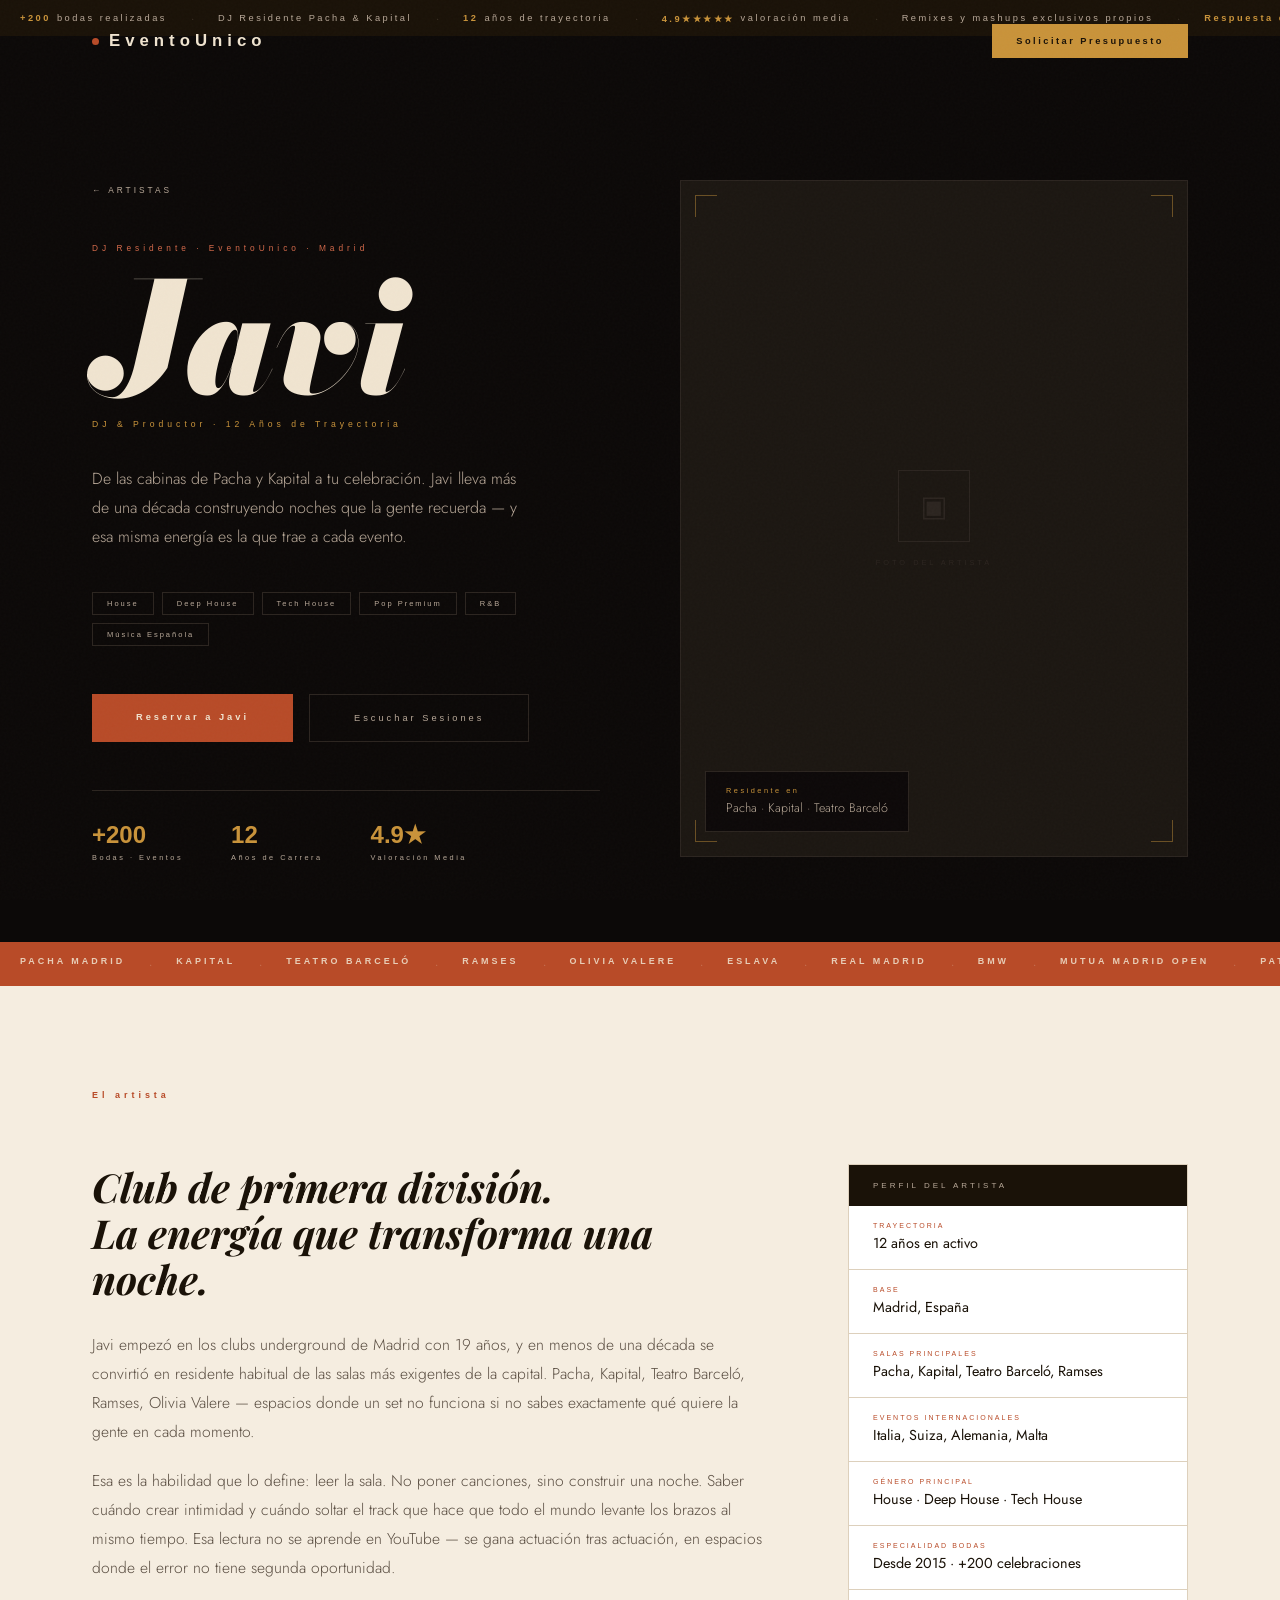
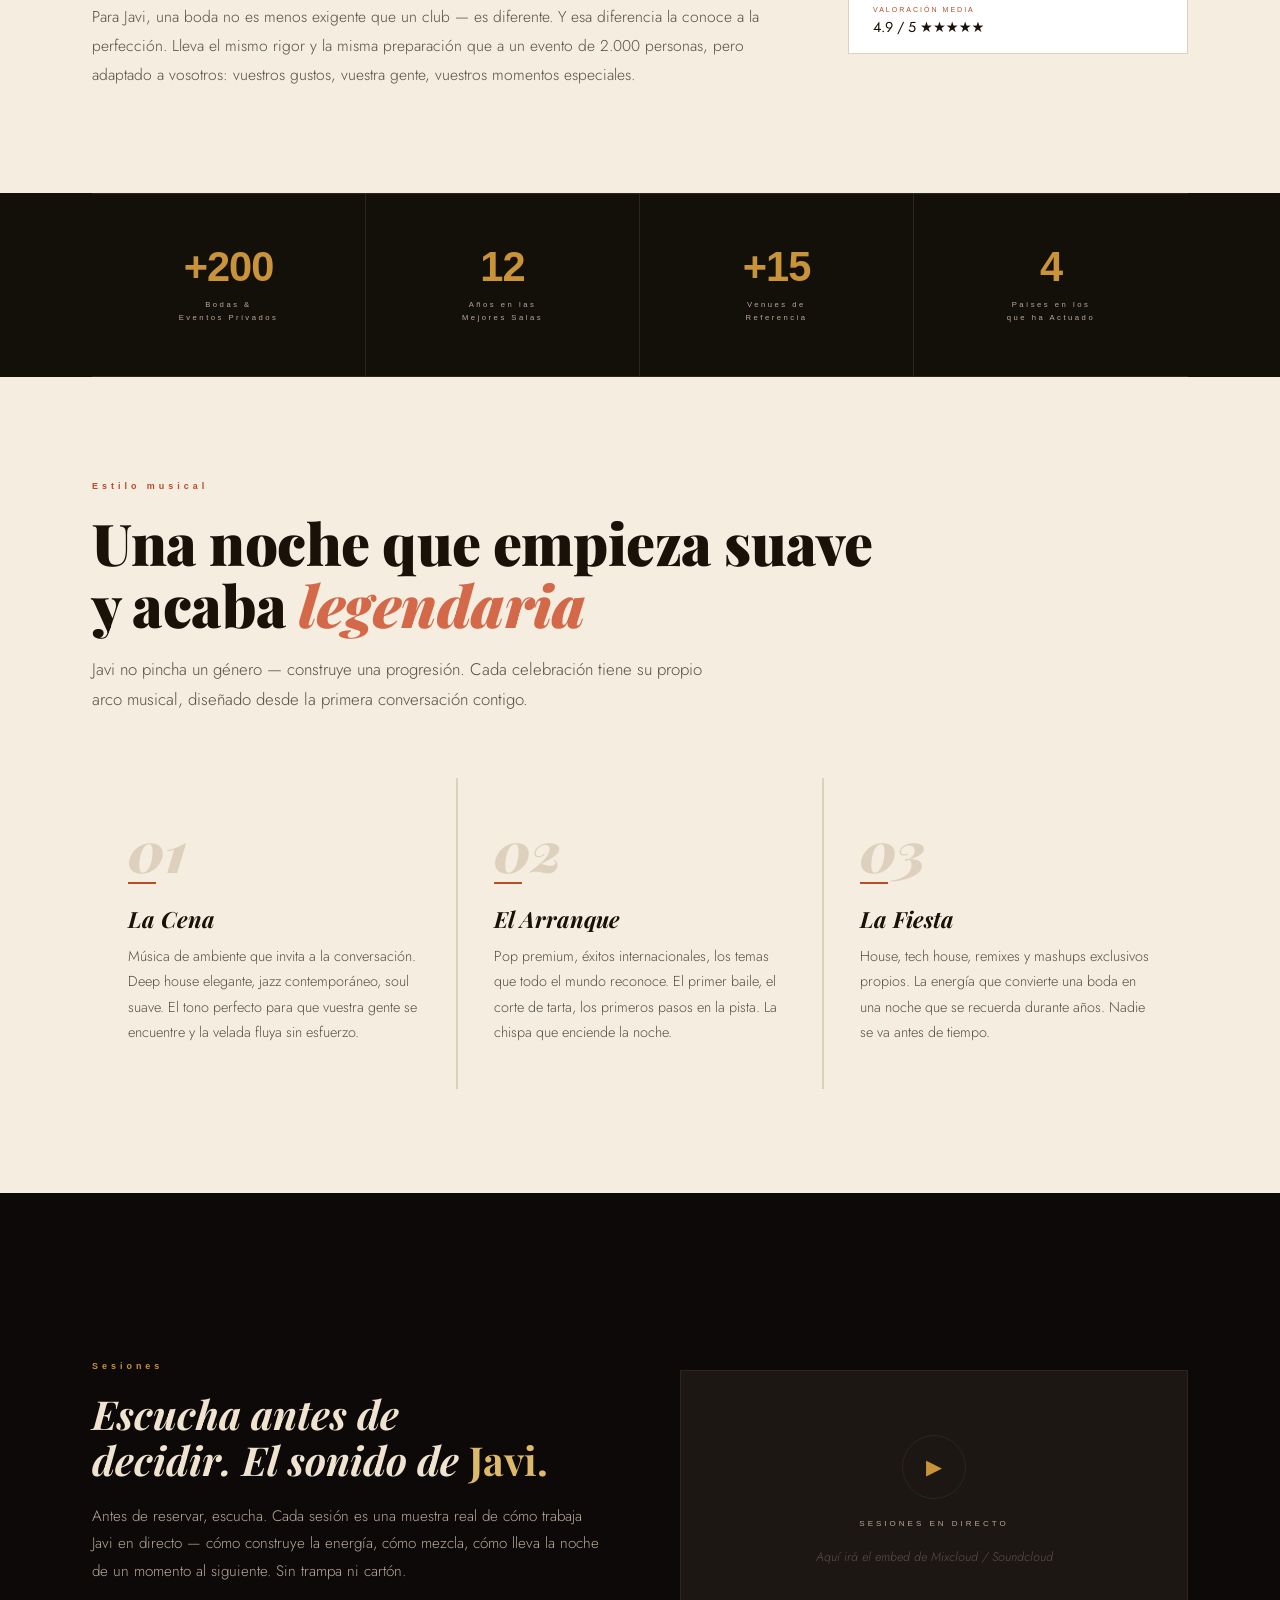
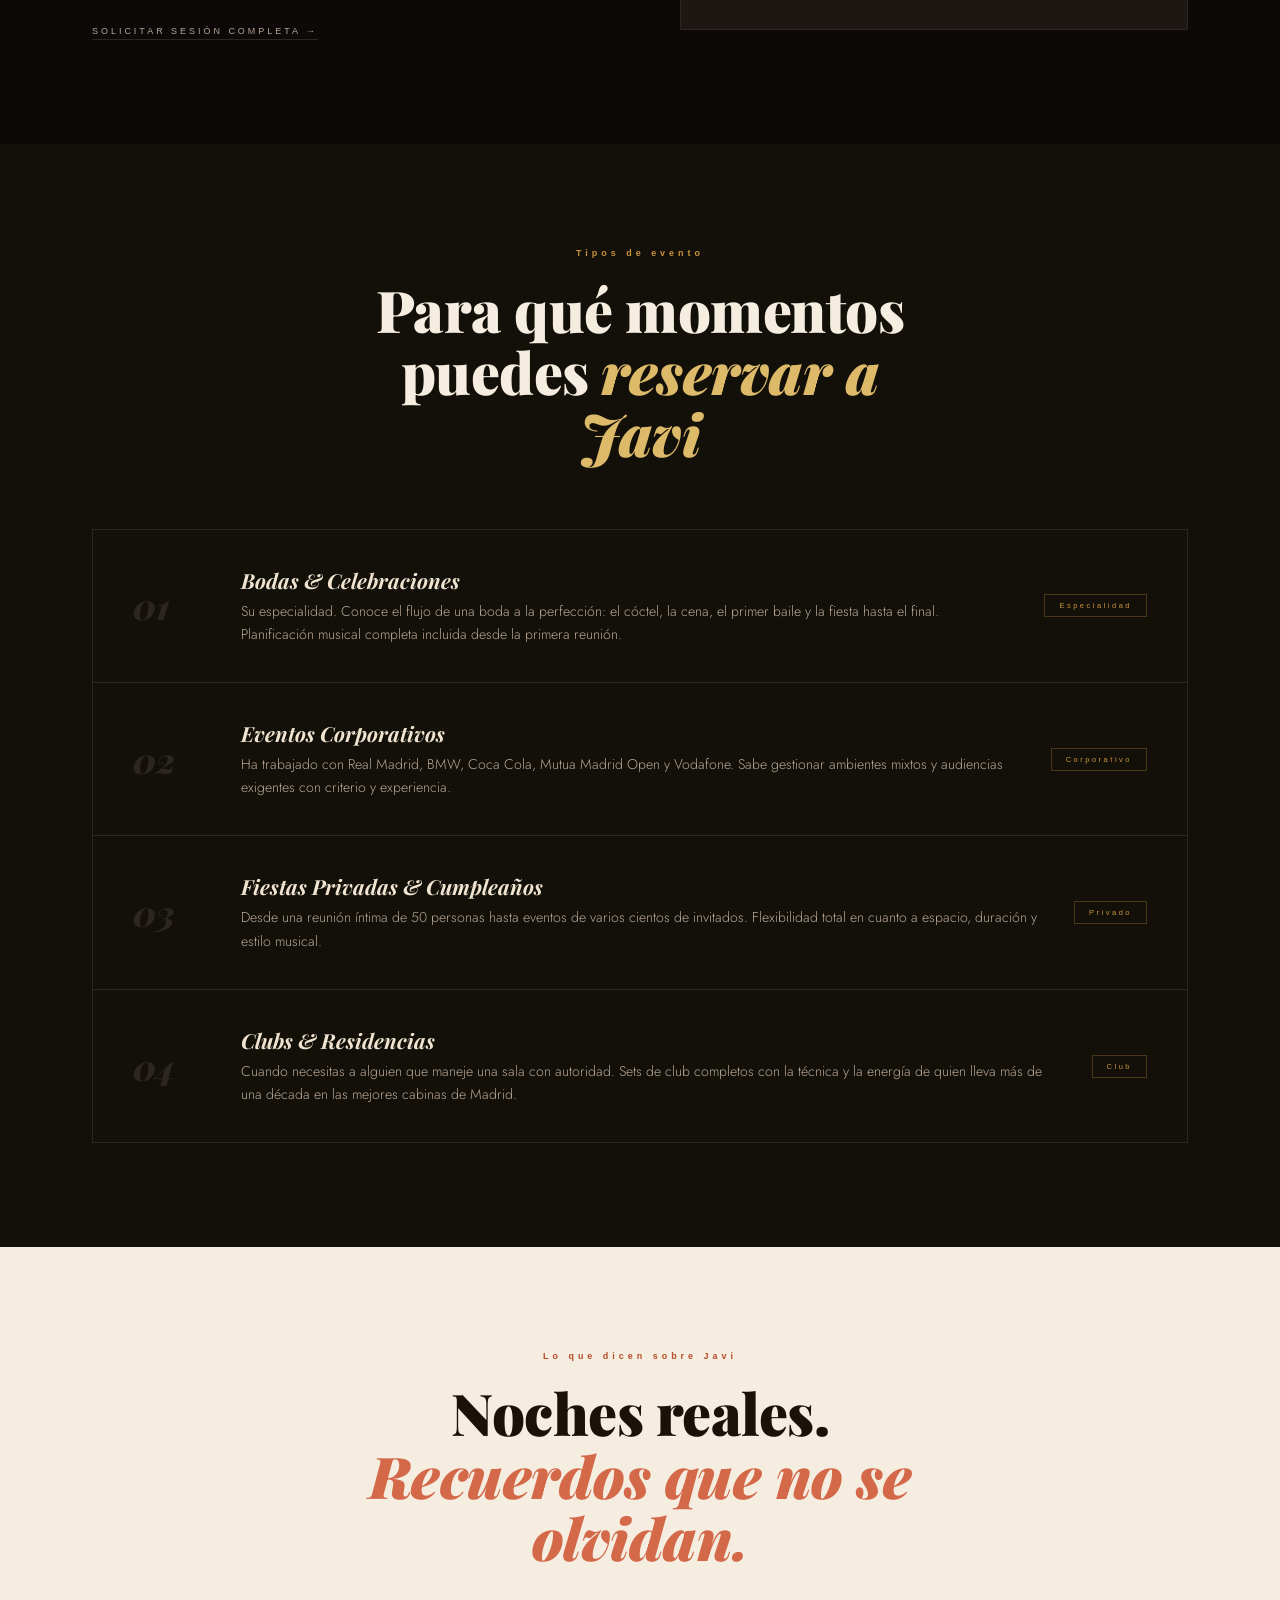
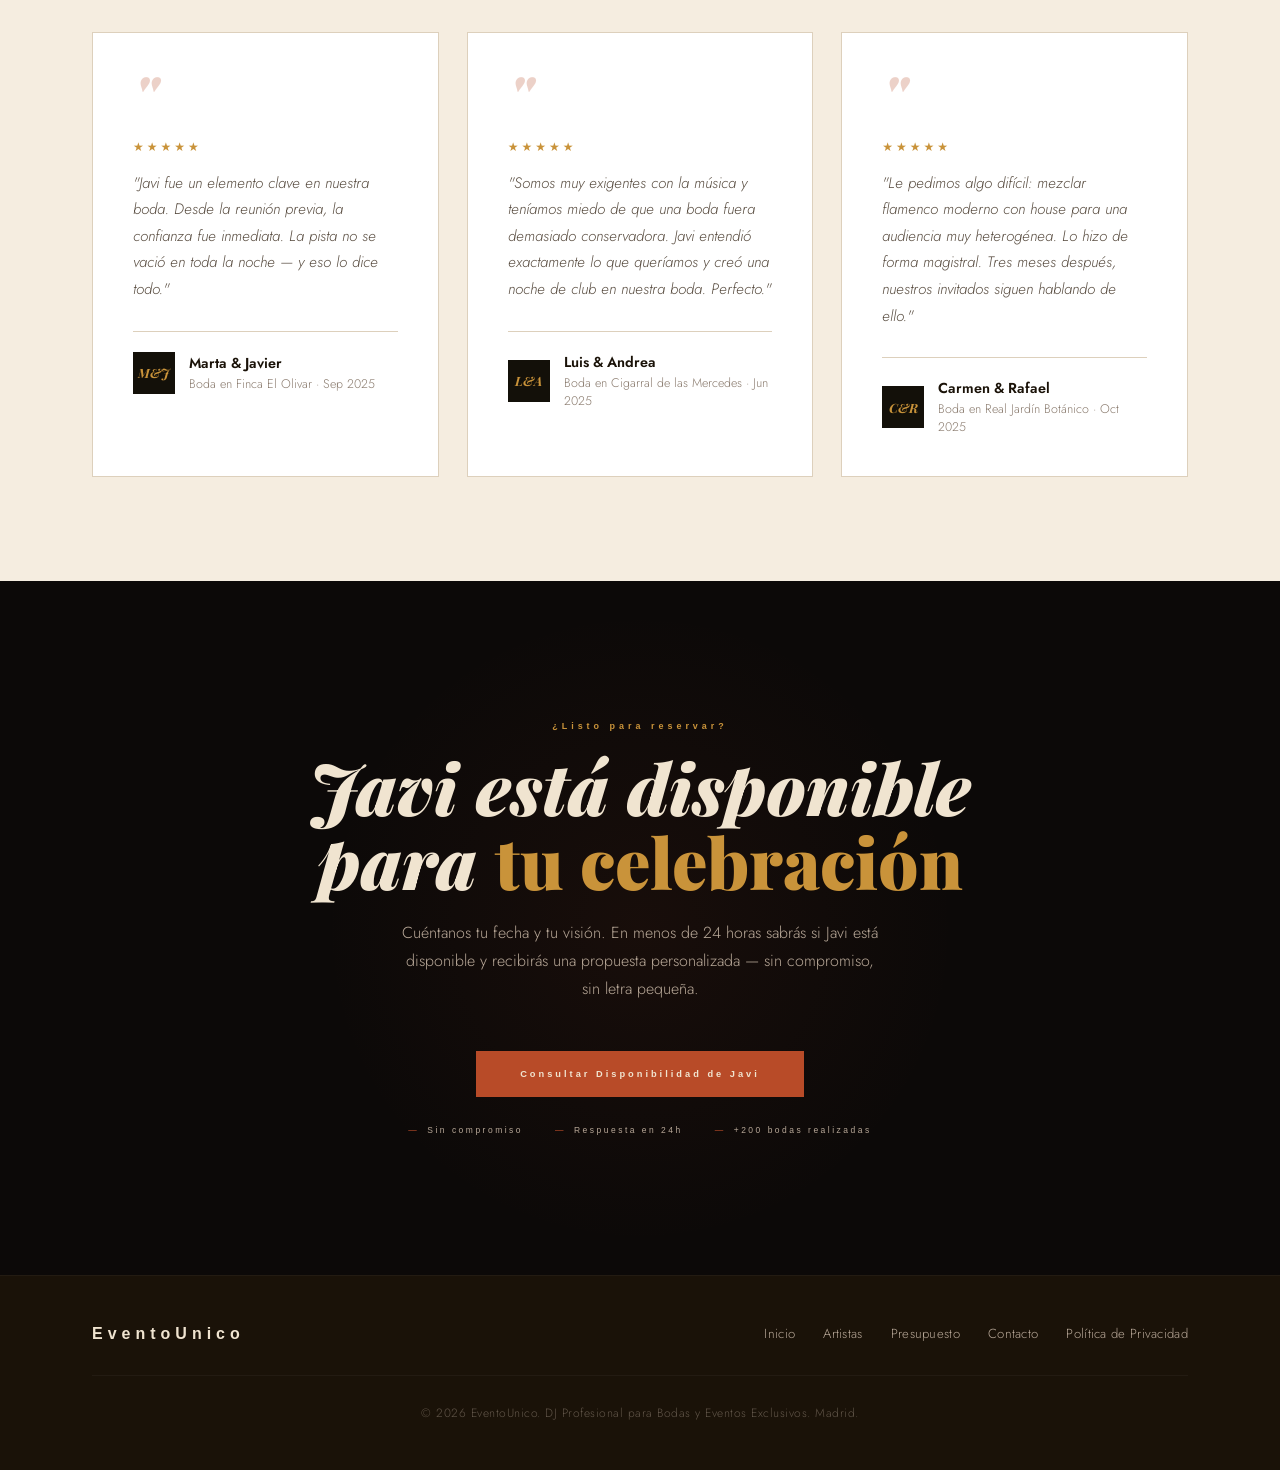
==== javi/index.html @ 32884579 "javi" ====
<!DOCTYPE html>
<html lang="es">

<head>
  <meta charset="UTF-8">
  <meta name="viewport" content="width=device-width, initial-scale=1.0">
  <title>Javi · DJ Residente — EventoUnico</title>
  <link rel="preconnect" href="https://fonts.googleapis.com">
  <link
    href="https://fonts.googleapis.com/css2?family=Bodoni+Moda:ital,opsz,wght@0,6..96,400;0,6..96,700;0,6..96,900;1,6..96,400;1,6..96,700;1,6..96,900&family=Playfair+Display:ital,wght@0,400;0,600;0,700;0,800;1,400;1,600;1,700;1,800&family=Syncopate:wght@400;700&family=Jost:ital,wght@0,300;0,400;0,500;0,600;1,300;1,400&display=swap"
    rel="stylesheet">
  <link rel="stylesheet" href="../assets/css/style.css">
  <style>

    /* ── ARTIST HERO ── */
    .artist-hero {
      min-height: 100vh;
      background: var(--black);
      position: relative;
      display: flex;
      align-items: stretch;
      overflow: hidden;
    }

    .artist-hero-inner {
      display: grid;
      grid-template-columns: 1fr 1fr;
      width: 100%;
      max-width: 1160px;
      margin: 0 auto;
      padding: 140px 32px 80px;
      align-items: center;
      gap: 80px;
    }

    .artist-hero-back {
      font-family: var(--label);
      font-size: 0.52rem;
      letter-spacing: 3px;
      color: var(--ivory-muted);
      text-decoration: none;
      display: inline-flex;
      align-items: center;
      gap: 8px;
      margin-bottom: 48px;
      transition: color 0.3s ease;
      opacity: 0;
      animation: fadeUp 0.6s ease forwards 0.1s;
    }

    .artist-hero-back:hover {
      color: var(--gold);
    }

    .artist-hero-eyebrow {
      font-family: var(--label);
      font-size: 0.52rem;
      letter-spacing: 4px;
      color: var(--terra-light);
      display: block;
      margin-bottom: 16px;
      opacity: 0;
      animation: fadeUp 0.6s ease forwards 0.25s;
    }

    .artist-hero-name {
      font-family: var(--serif);
      font-size: clamp(5rem, 12vw, 10rem);
      font-weight: 900;
      font-style: italic;
      color: var(--ivory);
      line-height: 0.9;
      letter-spacing: -3px;
      margin-bottom: 12px;
      opacity: 0;
      animation: fadeUp 0.75s cubic-bezier(0.16, 1, 0.3, 1) forwards 0.4s;
    }

    .artist-hero-title {
      font-family: var(--label);
      font-size: 0.54rem;
      letter-spacing: 4px;
      color: var(--gold);
      margin-bottom: 36px;
      opacity: 0;
      animation: fadeUp 0.6s ease forwards 0.6s;
    }

    .artist-hero-desc {
      font-size: 1rem;
      font-weight: 300;
      line-height: 1.8;
      color: var(--ivory-muted);
      max-width: 440px;
      margin-bottom: 40px;
      opacity: 0;
      animation: fadeUp 0.7s ease forwards 0.75s;
    }

    .artist-hero-tags {
      display: flex;
      flex-wrap: wrap;
      gap: 8px;
      margin-bottom: 48px;
      opacity: 0;
      animation: fadeUp 0.7s ease forwards 0.9s;
    }

    .artist-tag {
      font-family: var(--label);
      font-size: 0.47rem;
      letter-spacing: 2px;
      color: var(--ivory-muted);
      border: 1px solid var(--dark-border);
      padding: 6px 14px;
      transition: border-color 0.3s ease, color 0.3s ease;
    }

    .artist-tag:hover {
      border-color: var(--gold);
      color: var(--gold);
    }

    .artist-hero-btns {
      display: flex;
      gap: 16px;
      flex-wrap: wrap;
      opacity: 0;
      animation: fadeUp 0.7s ease forwards 1.05s;
    }

    .artist-hero-stats {
      border-top: 1px solid var(--dark-border);
      padding-top: 32px;
      display: flex;
      gap: 48px;
      margin-top: 48px;
      opacity: 0;
      animation: fadeUp 0.7s ease forwards 1.2s;
    }

    .artist-hero-stat-num {
      font-family: var(--label);
      font-size: 1.5rem;
      font-weight: 700;
      color: var(--gold);
      line-height: 1;
    }

    .artist-hero-stat-label {
      font-family: var(--label);
      font-size: 0.46rem;
      letter-spacing: 2.5px;
      color: var(--ivory-muted);
      margin-top: 6px;
    }

    /* Image side */
    .artist-hero-img {
      opacity: 0;
      animation: fadeUp 0.9s cubic-bezier(0.16, 1, 0.3, 1) forwards 0.5s;
    }

    .artist-img-frame {
      width: 100%;
      aspect-ratio: 3/4;
      background: var(--dark-card);
      border: 1px solid var(--dark-border);
      position: relative;
      overflow: hidden;
      display: flex;
      align-items: center;
      justify-content: center;
    }

    .artist-img-placeholder {
      display: flex;
      flex-direction: column;
      align-items: center;
      gap: 16px;
      pointer-events: none;
    }

    .artist-img-placeholder-icon {
      width: 72px;
      height: 72px;
      border: 1px solid var(--dark-border);
      display: flex;
      align-items: center;
      justify-content: center;
      color: var(--dark-border);
      font-size: 1.8rem;
    }

    .artist-img-placeholder-text {
      font-family: var(--label);
      font-size: 0.46rem;
      letter-spacing: 3px;
      color: var(--dark-border);
    }

    .artist-img-corner {
      position: absolute;
      width: 22px;
      height: 22px;
      border-color: var(--gold);
      border-style: solid;
      opacity: 0.45;
    }

    .artist-img-corner.tl { top: 14px; left: 14px; border-width: 1px 0 0 1px; }
    .artist-img-corner.tr { top: 14px; right: 14px; border-width: 1px 1px 0 0; }
    .artist-img-corner.bl { bottom: 14px; left: 14px; border-width: 0 0 1px 1px; }
    .artist-img-corner.br { bottom: 14px; right: 14px; border-width: 0 1px 1px 0; }

    .artist-img-badge {
      position: absolute;
      bottom: 24px;
      left: 24px;
      background: rgba(12, 9, 8, 0.88);
      backdrop-filter: blur(12px);
      border: 1px solid var(--dark-border);
      padding: 14px 20px;
      z-index: 4;
    }

    .artist-img-badge-label {
      font-family: var(--label);
      font-size: 0.46rem;
      letter-spacing: 2.5px;
      color: var(--gold);
      margin-bottom: 4px;
    }

    .artist-img-badge-venues {
      font-size: 0.78rem;
      font-weight: 300;
      color: var(--ivory-muted);
    }

    /* ── BIO ── */
    .artist-bio {
      background: var(--cream);
    }

    .bio-grid {
      display: grid;
      grid-template-columns: 1fr 340px;
      gap: 80px;
      align-items: start;
      margin-top: 64px;
    }

    .bio-text h3 {
      font-family: var(--serif2);
      font-size: clamp(1.8rem, 3.5vw, 2.5rem);
      font-weight: 700;
      font-style: italic;
      color: var(--ink);
      line-height: 1.15;
      margin-bottom: 28px;
    }

    .bio-text p {
      font-size: 0.98rem;
      font-weight: 300;
      line-height: 1.85;
      color: var(--ink-muted);
      margin-bottom: 20px;
    }

    .bio-text p:last-child { margin-bottom: 0; }

    .bio-facts {
      border: 1px solid var(--parchment);
      background: white;
    }

    .bio-fact-header {
      background: var(--ink);
      padding: 16px 24px;
      font-family: var(--label);
      font-size: 0.5rem;
      letter-spacing: 3px;
      color: var(--ivory-muted);
    }

    .bio-fact-item {
      padding: 16px 24px;
      border-bottom: 1px solid var(--parchment);
    }

    .bio-fact-item:last-child { border-bottom: none; }

    .bio-fact-label {
      font-family: var(--label);
      font-size: 0.44rem;
      letter-spacing: 2px;
      color: var(--terra);
      margin-bottom: 4px;
    }

    .bio-fact-value {
      font-size: 0.9rem;
      font-weight: 400;
      color: var(--ink);
    }

    /* ── STATS STRIP ── */
    .artist-stats-strip {
      background: var(--dark);
      padding: 0;
    }

    .stats-row {
      display: grid;
      grid-template-columns: repeat(4, 1fr);
      border-top: 1px solid var(--dark-border);
      border-bottom: 1px solid var(--dark-border);
    }

    .stat-block {
      padding: 52px 32px;
      border-right: 1px solid var(--dark-border);
      text-align: center;
      transition: background 0.3s ease;
    }

    .stat-block:last-child { border-right: none; }

    .stat-block:hover { background: var(--coal); }

    .stat-block-num {
      font-family: var(--label);
      font-size: 2.6rem;
      font-weight: 700;
      color: var(--gold);
      line-height: 1;
      letter-spacing: -1px;
    }

    .stat-block-label {
      font-family: var(--label);
      font-size: 0.48rem;
      letter-spacing: 2.5px;
      color: var(--ivory-muted);
      margin-top: 12px;
      line-height: 1.6;
    }

    /* ── MUSIC & STYLE ── */
    .artist-music {
      background: var(--cream);
    }

    .music-grid {
      display: grid;
      grid-template-columns: repeat(3, 1fr);
      gap: 2px;
      margin-top: 64px;
      background: var(--parchment);
    }

    .music-card {
      background: var(--cream);
      padding: 44px 36px;
      transition: background 0.3s ease;
    }

    .music-card:hover { background: var(--cream-deep); }

    .music-card-num {
      font-family: var(--serif2);
      font-size: 3.5rem;
      font-weight: 900;
      font-style: italic;
      color: var(--parchment);
      line-height: 1;
      margin-bottom: 4px;
      transition: color 0.3s ease;
    }

    .music-card:hover .music-card-num { color: rgba(184, 75, 40, 0.1); }

    .music-card-rule {
      width: 28px;
      height: 2px;
      background: var(--terra);
      margin-bottom: 20px;
    }

    .music-card-name {
      font-family: var(--serif2);
      font-size: 1.4rem;
      font-weight: 700;
      font-style: italic;
      color: var(--ink);
      margin-bottom: 10px;
    }

    .music-card-desc {
      font-size: 0.9rem;
      font-weight: 300;
      line-height: 1.75;
      color: var(--ink-muted);
    }

    /* ── SESSIONS ── */
    .artist-sessions {
      background: var(--black);
    }

    .sessions-grid {
      display: grid;
      grid-template-columns: 1fr 1fr;
      gap: 80px;
      align-items: center;
      margin-top: 64px;
    }

    .sessions-text h3 {
      font-family: var(--serif2);
      font-size: clamp(1.8rem, 3.5vw, 2.5rem);
      font-weight: 700;
      font-style: italic;
      color: var(--ivory);
      line-height: 1.15;
      margin-bottom: 20px;
    }

    .sessions-text h3 em {
      font-style: normal;
      color: var(--gold-light);
    }

    .sessions-text p {
      font-size: 0.95rem;
      font-weight: 300;
      line-height: 1.8;
      color: var(--ivory-muted);
      margin-bottom: 32px;
    }

    .sessions-player {
      background: var(--dark-card);
      border: 1px solid var(--dark-border);
      padding: 56px 48px;
      display: flex;
      flex-direction: column;
      align-items: center;
      justify-content: center;
      gap: 20px;
      text-align: center;
      min-height: 260px;
    }

    .sessions-player-icon {
      width: 64px;
      height: 64px;
      border: 1px solid var(--dark-border);
      border-radius: 50%;
      display: flex;
      align-items: center;
      justify-content: center;
      color: var(--gold);
      font-size: 1.3rem;
    }

    .sessions-player-label {
      font-family: var(--label);
      font-size: 0.5rem;
      letter-spacing: 3px;
      color: var(--ivory-muted);
    }

    .sessions-player-note {
      font-size: 0.78rem;
      font-weight: 300;
      color: var(--ivory-muted);
      opacity: 0.4;
      font-style: italic;
    }

    /* ── EVENT TYPES ── */
    .artist-events {
      background: var(--dark);
    }

    .events-list {
      margin-top: 64px;
      border: 1px solid var(--dark-border);
    }

    .event-item {
      display: grid;
      grid-template-columns: 72px 1fr auto;
      align-items: center;
      gap: 36px;
      padding: 36px 40px;
      border-bottom: 1px solid var(--dark-border);
      transition: background 0.3s ease;
    }

    .event-item:last-child { border-bottom: none; }
    .event-item:hover { background: var(--coal); }

    .event-num {
      font-family: var(--serif2);
      font-size: 2.2rem;
      font-weight: 900;
      font-style: italic;
      color: var(--dark-border);
      line-height: 1;
      transition: color 0.3s ease;
    }

    .event-item:hover .event-num { color: rgba(201, 147, 58, 0.2); }

    .event-info h3 {
      font-family: var(--serif2);
      font-size: 1.3rem;
      font-weight: 700;
      font-style: italic;
      color: var(--ivory);
      margin-bottom: 6px;
    }

    .event-info p {
      font-size: 0.88rem;
      font-weight: 300;
      color: var(--ivory-muted);
      line-height: 1.65;
    }

    .event-badge {
      font-family: var(--label);
      font-size: 0.47rem;
      letter-spacing: 2.5px;
      color: var(--gold);
      border: 1px solid rgba(201, 147, 58, 0.3);
      padding: 6px 14px;
      white-space: nowrap;
    }

    /* ── ARTIST CTA ── */
    .artist-cta {
      background: var(--black);
      padding: 140px 0;
      position: relative;
      overflow: hidden;
      text-align: center;
    }

    .artist-cta::before {
      content: '';
      position: absolute;
      top: 50%;
      left: 50%;
      transform: translate(-50%, -50%);
      width: 640px;
      height: 640px;
      background: radial-gradient(circle, rgba(184, 75, 40, 0.07) 0%, transparent 70%);
      pointer-events: none;
    }

    .artist-cta h2 {
      font-family: var(--serif2);
      font-size: clamp(2.5rem, 5.5vw, 4.5rem);
      font-weight: 900;
      font-style: italic;
      color: var(--ivory);
      line-height: 1.05;
      margin-bottom: 20px;
    }

    .artist-cta h2 em {
      font-style: normal;
      color: var(--gold);
    }

    .artist-cta p {
      font-size: 1rem;
      font-weight: 300;
      color: var(--ivory-muted);
      max-width: 480px;
      margin: 0 auto 48px;
      line-height: 1.75;
    }

    /* ── RESPONSIVE ── */
    @media (max-width: 900px) {
      .artist-hero-inner {
        grid-template-columns: 1fr;
        gap: 48px;
        padding-top: 120px;
      }

      .artist-hero-img {
        max-width: 380px;
        margin: 0 auto;
        width: 100%;
      }

      .bio-grid {
        grid-template-columns: 1fr;
      }

      .stats-row {
        grid-template-columns: repeat(2, 1fr);
      }

      .stat-block:nth-child(2) { border-right: none; }
      .stat-block:nth-child(n+3) { border-top: 1px solid var(--dark-border); }

      .music-grid {
        grid-template-columns: 1fr;
      }

      .sessions-grid {
        grid-template-columns: 1fr;
        gap: 48px;
      }

      .event-item {
        grid-template-columns: 56px 1fr;
        gap: 20px;
      }

      .event-badge { display: none; }
    }

    @media (max-width: 600px) {
      .artist-hero-name {
        font-size: clamp(4.5rem, 20vw, 7rem);
        letter-spacing: -2px;
      }

      .artist-hero-stats {
        gap: 28px;
      }

      .event-item {
        grid-template-columns: 1fr;
        gap: 10px;
      }

      .event-num { display: none; }
    }

  </style>
</head>

<body>

  <!-- ANNOUNCEMENT BAR -->
  <div class="announce">
    <div class="announce-track" id="announceTrack"></div>
  </div>

  <!-- NAV -->
  <nav class="nav" id="nav">
    <div class="nav-inner">
      <a href="/" class="nav-logo">
        <div class="nav-dot"></div>
        EventoUnico
      </a>
      <a href="#contacto" class="nav-cta">Solicitar Presupuesto</a>
    </div>
  </nav>

  <!-- ARTIST HERO -->
  <section class="artist-hero">
    <div class="artist-hero-inner">

      <!-- Text Side -->
      <div class="artist-hero-text">
        <a href="/" class="artist-hero-back">← ARTISTAS</a>
        <span class="artist-hero-eyebrow">DJ Residente · EventoUnico · Madrid</span>
        <h1 class="artist-hero-name">Javi</h1>
        <div class="artist-hero-title">DJ & Productor · 12 Años de Trayectoria</div>
        <p class="artist-hero-desc">De las cabinas de Pacha y Kapital a tu celebración. Javi lleva más de una década construyendo noches que la gente recuerda — y esa misma energía es la que trae a cada evento.</p>
        <div class="artist-hero-tags">
          <span class="artist-tag">House</span>
          <span class="artist-tag">Deep House</span>
          <span class="artist-tag">Tech House</span>
          <span class="artist-tag">Pop Premium</span>
          <span class="artist-tag">R&amp;B</span>
          <span class="artist-tag">Música Española</span>
        </div>
        <div class="artist-hero-btns">
          <a href="#contacto" class="btn-terra">Reservar a Javi</a>
          <a href="#sesiones" class="btn-outline">Escuchar Sesiones</a>
        </div>
        <div class="artist-hero-stats">
          <div>
            <div class="artist-hero-stat-num">+200</div>
            <div class="artist-hero-stat-label">Bodas · Eventos</div>
          </div>
          <div>
            <div class="artist-hero-stat-num">12</div>
            <div class="artist-hero-stat-label">Años de Carrera</div>
          </div>
          <div>
            <div class="artist-hero-stat-num">4.9★</div>
            <div class="artist-hero-stat-label">Valoración Media</div>
          </div>
        </div>
      </div>

      <!-- Image Side -->
      <div class="artist-hero-img">
        <div class="artist-img-frame">
          <!-- IMAGE PLACEHOLDER — sustituir por: <img src="foto-javi.jpg" alt="DJ Javi" style="width:100%;height:100%;object-fit:cover;"> -->
          <div class="artist-img-placeholder">
            <div class="artist-img-placeholder-icon">▣</div>
            <div class="artist-img-placeholder-text">FOTO DEL ARTISTA</div>
          </div>
          <div class="artist-img-corner tl"></div>
          <div class="artist-img-corner tr"></div>
          <div class="artist-img-corner bl"></div>
          <div class="artist-img-corner br"></div>
          <div class="artist-img-badge">
            <div class="artist-img-badge-label">Residente en</div>
            <div class="artist-img-badge-venues">Pacha · Kapital · Teatro Barceló</div>
          </div>
        </div>
      </div>

    </div>
  </section>

  <!-- MARQUEE DIVIDER -->
  <div class="marquee-bar">
    <div class="marquee-track" id="marqueeTrack"></div>
  </div>

  <!-- BIO -->
  <section class="artist-bio sp">
    <div class="container">
      <div class="reveal">
        <span class="eyebrow">El artista</span>
      </div>
      <div class="bio-grid">
        <div class="bio-text reveal">
          <h3>Club de primera división.<br>La energía que transforma una noche.</h3>
          <p>Javi empezó en los clubs underground de Madrid con 19 años, y en menos de una década se convirtió en residente habitual de las salas más exigentes de la capital. Pacha, Kapital, Teatro Barceló, Ramses, Olivia Valere — espacios donde un set no funciona si no sabes exactamente qué quiere la gente en cada momento.</p>
          <p>Esa es la habilidad que lo define: leer la sala. No poner canciones, sino construir una noche. Saber cuándo crear intimidad y cuándo soltar el track que hace que todo el mundo levante los brazos al mismo tiempo. Esa lectura no se aprende en YouTube — se gana actuación tras actuación, en espacios donde el error no tiene segunda oportunidad.</p>
          <p>Para Javi, una boda no es menos exigente que un club — es diferente. Y esa diferencia la conoce a la perfección. Lleva el mismo rigor y la misma preparación que a un evento de 2.000 personas, pero adaptado a vosotros: vuestros gustos, vuestra gente, vuestros momentos especiales.</p>
        </div>
        <div class="bio-facts reveal">
          <div class="bio-fact-header">PERFIL DEL ARTISTA</div>
          <div class="bio-fact-item">
            <div class="bio-fact-label">TRAYECTORIA</div>
            <div class="bio-fact-value">12 años en activo</div>
          </div>
          <div class="bio-fact-item">
            <div class="bio-fact-label">BASE</div>
            <div class="bio-fact-value">Madrid, España</div>
          </div>
          <div class="bio-fact-item">
            <div class="bio-fact-label">SALAS PRINCIPALES</div>
            <div class="bio-fact-value">Pacha, Kapital, Teatro Barceló, Ramses</div>
          </div>
          <div class="bio-fact-item">
            <div class="bio-fact-label">EVENTOS INTERNACIONALES</div>
            <div class="bio-fact-value">Italia, Suiza, Alemania, Malta</div>
          </div>
          <div class="bio-fact-item">
            <div class="bio-fact-label">GÉNERO PRINCIPAL</div>
            <div class="bio-fact-value">House · Deep House · Tech House</div>
          </div>
          <div class="bio-fact-item">
            <div class="bio-fact-label">ESPECIALIDAD BODAS</div>
            <div class="bio-fact-value">Desde 2015 · +200 celebraciones</div>
          </div>
          <div class="bio-fact-item">
            <div class="bio-fact-label">VALORACIÓN MEDIA</div>
            <div class="bio-fact-value">4.9 / 5 ★★★★★</div>
          </div>
        </div>
      </div>
    </div>
  </section>

  <!-- STATS STRIP -->
  <div class="artist-stats-strip">
    <div class="container">
      <div class="stats-row">
        <div class="stat-block reveal">
          <div class="stat-block-num">+200</div>
          <div class="stat-block-label">Bodas &<br>Eventos Privados</div>
        </div>
        <div class="stat-block reveal">
          <div class="stat-block-num">12</div>
          <div class="stat-block-label">Años en las<br>Mejores Salas</div>
        </div>
        <div class="stat-block reveal">
          <div class="stat-block-num">+15</div>
          <div class="stat-block-label">Venues de<br>Referencia</div>
        </div>
        <div class="stat-block reveal">
          <div class="stat-block-num">4</div>
          <div class="stat-block-label">Países en los<br>que ha Actuado</div>
        </div>
      </div>
    </div>
  </div>

  <!-- MUSIC & STYLE -->
  <section class="artist-music sp">
    <div class="container">
      <div class="reveal">
        <span class="eyebrow">Estilo musical</span>
        <h2 class="h2 ink">Una noche que empieza suave<br>y acaba <em>legendaria</em></h2>
        <p class="lead">Javi no pincha un género — construye una progresión. Cada celebración tiene su propio arco musical, diseñado desde la primera conversación contigo.</p>
      </div>
      <div class="music-grid">
        <div class="music-card reveal">
          <div class="music-card-num">01</div>
          <div class="music-card-rule"></div>
          <div class="music-card-name">La Cena</div>
          <p class="music-card-desc">Música de ambiente que invita a la conversación. Deep house elegante, jazz contemporáneo, soul suave. El tono perfecto para que vuestra gente se encuentre y la velada fluya sin esfuerzo.</p>
        </div>
        <div class="music-card reveal">
          <div class="music-card-num">02</div>
          <div class="music-card-rule"></div>
          <div class="music-card-name">El Arranque</div>
          <p class="music-card-desc">Pop premium, éxitos internacionales, los temas que todo el mundo reconoce. El primer baile, el corte de tarta, los primeros pasos en la pista. La chispa que enciende la noche.</p>
        </div>
        <div class="music-card reveal">
          <div class="music-card-num">03</div>
          <div class="music-card-rule"></div>
          <div class="music-card-name">La Fiesta</div>
          <p class="music-card-desc">House, tech house, remixes y mashups exclusivos propios. La energía que convierte una boda en una noche que se recuerda durante años. Nadie se va antes de tiempo.</p>
        </div>
      </div>
    </div>
  </section>

  <!-- SESSIONS -->
  <section class="artist-sessions sp" id="sesiones">
    <div class="container">
      <div class="sessions-grid">
        <div class="sessions-text reveal">
          <span class="eyebrow gold">Sesiones</span>
          <h3>Escucha antes de<br>decidir. El sonido de <em>Javi.</em></h3>
          <p>Antes de reservar, escucha. Cada sesión es una muestra real de cómo trabaja Javi en directo — cómo construye la energía, cómo mezcla, cómo lleva la noche de un momento al siguiente. Sin trampa ni cartón.</p>
          <a href="#contacto" class="link-underline">SOLICITAR SESIÓN COMPLETA →</a>
        </div>
        <div class="reveal">
          <div class="sessions-player">
            <div class="sessions-player-icon">▶</div>
            <div class="sessions-player-label">SESIONES EN DIRECTO</div>
            <p class="sessions-player-note">Aquí irá el embed de Mixcloud / Soundcloud</p>
          </div>
        </div>
      </div>
    </div>
  </section>

  <!-- EVENT TYPES -->
  <section class="artist-events sp">
    <div class="container">
      <div class="reveal" style="text-align:center; max-width:580px; margin:0 auto;">
        <span class="eyebrow gold">Tipos de evento</span>
        <h2 class="h2 cream">Para qué momentos<br>puedes <em>reservar a Javi</em></h2>
      </div>
      <div class="events-list reveal">
        <div class="event-item">
          <div class="event-num">01</div>
          <div class="event-info">
            <h3>Bodas &amp; Celebraciones</h3>
            <p>Su especialidad. Conoce el flujo de una boda a la perfección: el cóctel, la cena, el primer baile y la fiesta hasta el final. Planificación musical completa incluida desde la primera reunión.</p>
          </div>
          <div class="event-badge">Especialidad</div>
        </div>
        <div class="event-item">
          <div class="event-num">02</div>
          <div class="event-info">
            <h3>Eventos Corporativos</h3>
            <p>Ha trabajado con Real Madrid, BMW, Coca Cola, Mutua Madrid Open y Vodafone. Sabe gestionar ambientes mixtos y audiencias exigentes con criterio y experiencia.</p>
          </div>
          <div class="event-badge">Corporativo</div>
        </div>
        <div class="event-item">
          <div class="event-num">03</div>
          <div class="event-info">
            <h3>Fiestas Privadas &amp; Cumpleaños</h3>
            <p>Desde una reunión íntima de 50 personas hasta eventos de varios cientos de invitados. Flexibilidad total en cuanto a espacio, duración y estilo musical.</p>
          </div>
          <div class="event-badge">Privado</div>
        </div>
        <div class="event-item">
          <div class="event-num">04</div>
          <div class="event-info">
            <h3>Clubs &amp; Residencias</h3>
            <p>Cuando necesitas a alguien que maneje una sala con autoridad. Sets de club completos con la técnica y la energía de quien lleva más de una década en las mejores cabinas de Madrid.</p>
          </div>
          <div class="event-badge">Club</div>
        </div>
      </div>
    </div>
  </section>

  <!-- TESTIMONIALS -->
  <section class="testimonials sp">
    <div class="container">
      <div class="reveal" style="text-align:center; max-width:580px; margin:0 auto;">
        <span class="eyebrow">Lo que dicen sobre Javi</span>
        <h2 class="h2 ink">Noches reales.<br><em>Recuerdos que no se olvidan.</em></h2>
      </div>
      <div class="test-grid">
        <div class="test-card reveal">
          <span class="test-qm">"</span>
          <span class="test-stars">★★★★★</span>
          <p class="test-text">"Javi fue un elemento clave en nuestra boda. Desde la reunión previa, la confianza fue inmediata. La pista no se vació en toda la noche — y eso lo dice todo."</p>
          <div class="test-author">
            <div class="test-av">M&amp;J</div>
            <div>
              <div class="test-name">Marta &amp; Javier</div>
              <div class="test-detail">Boda en Finca El Olivar · Sep 2025</div>
            </div>
          </div>
        </div>
        <div class="test-card reveal">
          <span class="test-qm">"</span>
          <span class="test-stars">★★★★★</span>
          <p class="test-text">"Somos muy exigentes con la música y teníamos miedo de que una boda fuera demasiado conservadora. Javi entendió exactamente lo que queríamos y creó una noche de club en nuestra boda. Perfecto."</p>
          <div class="test-author">
            <div class="test-av">L&amp;A</div>
            <div>
              <div class="test-name">Luis &amp; Andrea</div>
              <div class="test-detail">Boda en Cigarral de las Mercedes · Jun 2025</div>
            </div>
          </div>
        </div>
        <div class="test-card reveal">
          <span class="test-qm">"</span>
          <span class="test-stars">★★★★★</span>
          <p class="test-text">"Le pedimos algo difícil: mezclar flamenco moderno con house para una audiencia muy heterogénea. Lo hizo de forma magistral. Tres meses después, nuestros invitados siguen hablando de ello."</p>
          <div class="test-author">
            <div class="test-av">C&amp;R</div>
            <div>
              <div class="test-name">Carmen &amp; Rafael</div>
              <div class="test-detail">Boda en Real Jardín Botánico · Oct 2025</div>
            </div>
          </div>
        </div>
      </div>
    </div>
  </section>

  <!-- ARTIST CTA -->
  <section class="artist-cta" id="contacto">
    <div class="container">
      <div class="final-cta-content reveal">
        <span class="eyebrow gold">¿Listo para reservar?</span>
        <h2>Javi está disponible<br>para <em>tu celebración</em></h2>
        <p>Cuéntanos tu fecha y tu visión. En menos de 24 horas sabrás si Javi está disponible y recibirás una propuesta personalizada — sin compromiso, sin letra pequeña.</p>
        <a href="#" class="btn-terra"
          onclick="alert('Aquí iría el formulario de contacto o Calendly'); return false;">Consultar Disponibilidad de Javi</a>
        <div class="trust-row">
          <div class="trust-item">Sin compromiso</div>
          <div class="trust-item">Respuesta en 24h</div>
          <div class="trust-item">+200 bodas realizadas</div>
        </div>
      </div>
    </div>
  </section>

  <!-- FOOTER -->
  <footer class="footer">
    <div class="container">
      <div class="footer-inner">
        <a href="/" class="footer-logo" style="text-decoration:none;">EventoUnico</a>
        <div class="footer-links">
          <a href="/">Inicio</a>
          <a href="/artistas">Artistas</a>
          <a href="/#precio">Presupuesto</a>
          <a href="#contacto">Contacto</a>
          <a href="#">Política de Privacidad</a>
        </div>
      </div>
      <div class="footer-copy">© 2026 EventoUnico. DJ Profesional para Bodas y Eventos Exclusivos. Madrid.</div>
    </div>
  </footer>

  <!-- STICKY MOBILE -->
  <div class="sticky-mobile" id="stickyCta">
    <a href="#contacto">Reservar a Javi</a>
    <div class="sticky-sub">Consulta disponibilidad · Sin compromiso</div>
  </div>

  <script>
    // ── ANNOUNCEMENT BAR ──
    (function () {
      var items = [
        ['+200', ' bodas realizadas'],
        ['DJ Residente Pacha & Kapital', ''],
        ['12', ' años de trayectoria'],
        ['4.9★★★★★', ' valoración media'],
        ['Remixes y mashups exclusivos propios', ''],
        ['Respuesta en menos de ', '24h'],
      ];
      var track = document.getElementById('announceTrack');
      var doubled = items.concat(items);
      doubled.forEach(function (pair) {
        var wrap = document.createElement('span');
        wrap.className = 'a-item';
        if (pair[1]) {
          var strong = document.createElement('strong');
          strong.textContent = pair[0];
          wrap.appendChild(strong);
          wrap.appendChild(document.createTextNode(pair[1]));
        } else {
          wrap.textContent = pair[0];
        }
        track.appendChild(wrap);
        var sep = document.createElement('span');
        sep.className = 'a-sep';
        sep.textContent = '\u00b7';
        track.appendChild(sep);
      });
    })();

    // ── MARQUEE VENUES ──
    (function () {
      var venues = ['PACHA MADRID', 'KAPITAL', 'TEATRO BARCELÓ', 'RAMSES', 'OLIVIA VALERE', 'ESLAVA', 'REAL MADRID', 'BMW', 'MUTUA MADRID OPEN', 'PATIO DE LEONES', 'KAVE', 'FORTUNY'];
      var track = document.getElementById('marqueeTrack');
      var doubled = venues.concat(venues);
      doubled.forEach(function (v) {
        var s = document.createElement('span'); s.className = 'm-item'; s.textContent = v; track.appendChild(s);
        var d = document.createElement('span'); d.className = 'm-sep'; d.textContent = '\u00b7'; track.appendChild(d);
      });
    })();

    // ── NAV SCROLL ──
    var nav = document.getElementById('nav');
    window.addEventListener('scroll', function () {
      nav.classList.toggle('scrolled', window.scrollY > 60);
    }, { passive: true });

    // ── REVEAL ON SCROLL ──
    var observer = new IntersectionObserver(function (entries) {
      entries.forEach(function (e) {
        if (e.isIntersecting) { e.target.classList.add('visible'); observer.unobserve(e.target); }
      });
    }, { threshold: 0.08, rootMargin: '0px 0px -40px 0px' });
    document.querySelectorAll('.reveal').forEach(function (el) { observer.observe(el); });

    // ── STICKY MOBILE ──
    var stickyCta = document.getElementById('stickyCta');
    stickyCta.style.transform = 'translateY(100%)';
    stickyCta.style.transition = 'transform 0.4s cubic-bezier(0.16, 1, 0.3, 1)';
    window.addEventListener('scroll', function () {
      if (window.innerWidth <= 900)
        stickyCta.style.transform = window.scrollY > 400 ? 'translateY(0)' : 'translateY(100%)';
    }, { passive: true });
  </script>

</body>

</html>
---- assets/css/style.css ----
/* ── TOKENS ── */
:root {
  --cream: #F5EDE0;
  --cream-deep: #EDE1CE;
  --parchment: #DDD0BC;
  --ink: #1A1208;
  --ink-muted: #5A4E42;
  --ink-faint: #8A7B6E;
  --black: #0C0908;
  --dark: #131009;
  --dark-card: #1C1712;
  --dark-border: #2C2520;
  --coal: #231D17;
  --terra: #B84B28;
  --terra-light: #D4694A;
  --gold: #C9933A;
  --gold-light: #DDB96A;
  --ivory: #F0E4D0;
  --ivory-muted: #B8A898;
  --serif: 'Bodoni Moda', Georgia, serif;
  /* hero only */
  --serif2: 'Playfair Display', Georgia, serif;
  /* section headings */
  --label: 'Syncopate', sans-serif;
  --body: 'Jost', system-ui, sans-serif;
}

* {
  margin: 0;
  padding: 0;
  box-sizing: border-box;
}

html {
  scroll-behavior: smooth;
  font-size: 16px;
}

body {
  font-family: var(--body);
  background: var(--cream);
  color: var(--ink);
  overflow-x: hidden;
  -webkit-font-smoothing: antialiased;
  font-weight: 400;
}

body::after {
  content: '';
  position: fixed;
  inset: 0;
  pointer-events: none;
  z-index: 9999;
  opacity: 0.022;
  background-image: url("data:image/svg+xml,%3Csvg viewBox='0 0 512 512' xmlns='http://www.w3.org/2000/svg'%3E%3Cfilter id='g'%3E%3CfeTurbulence type='fractalNoise' baseFrequency='0.75' numOctaves='4' stitchTiles='stitch'/%3E%3C/filter%3E%3Crect width='100%25' height='100%25' filter='url(%23g)'/%3E%3C/svg%3E");
}

/* ── UTILS ── */
.container {
  max-width: 1160px;
  margin: 0 auto;
  padding: 0 32px;
}

.sp {
  padding: 104px 0;
}

/* ── ANNOUNCEMENT BAR ── */
.announce {
  background: var(--ink);
  padding: 10px 0;
  overflow: hidden;
}

.announce-track {
  display: flex;
  white-space: nowrap;
  animation: marquee-slow 50s linear infinite;
}

.announce-track .a-item {
  font-family: var(--label);
  font-size: 0.58rem;
  letter-spacing: 2.5px;
  padding: 0 20px;
  color: var(--ivory-muted);
  display: flex;
  align-items: center;
  gap: 6px;
}

.announce-track .a-item strong {
  color: var(--gold);
  font-weight: 700;
}

.announce-track .a-sep {
  color: rgba(184, 168, 152, 0.25);
  font-size: 0.7rem;
  padding: 0 4px;
}

@keyframes marquee-slow {
  from {
    transform: translateX(0);
  }

  to {
    transform: translateX(-50%);
  }
}

/* ── NAVIGATION ── */
.nav {
  position: fixed;
  top: 0;
  left: 0;
  right: 0;
  z-index: 200;
  padding: 24px 0;
  transition: all 0.5s cubic-bezier(0.16, 1, 0.3, 1);
}

.nav.scrolled {
  background: rgba(12, 9, 8, 0.93);
  backdrop-filter: blur(24px) saturate(1.4);
  padding: 16px 0;
  border-bottom: 1px solid var(--dark-border);
}

.nav-inner {
  max-width: 1160px;
  margin: 0 auto;
  padding: 0 32px;
  display: flex;
  align-items: center;
  justify-content: space-between;
}

.nav-logo {
  font-family: var(--label);
  font-size: 1.05rem;
  font-weight: 700;
  color: var(--ivory);
  letter-spacing: 5px;
  text-decoration: none;
  display: flex;
  align-items: center;
  gap: 10px;
}

.nav-dot {
  width: 7px;
  height: 7px;
  background: var(--terra);
  border-radius: 50%;
  animation: pulse-dot 2.5s ease-in-out infinite;
}

@keyframes pulse-dot {

  0%,
  100% {
    transform: scale(1);
    opacity: 1;
  }

  50% {
    transform: scale(1.5);
    opacity: 0.6;
  }
}

.nav-cta {
  font-family: var(--label);
  font-size: 0.58rem;
  font-weight: 700;
  letter-spacing: 2.5px;
  color: var(--ink);
  background: var(--gold);
  padding: 12px 24px;
  text-decoration: none;
  transition: background 0.3s ease;
}

.nav-cta:hover {
  background: var(--gold-light);
}

/* ── HERO ── */
.hero {
  min-height: 100vh;
  background: var(--black);
  position: relative;
  display: flex;
  flex-direction: column;
  justify-content: center;
  align-items: center;
  text-align: center;
  overflow: hidden;
  padding: 120px 32px 80px;
}

.hero-bg {
  position: absolute;
  inset: 0;
  z-index: 0;
}

.hero-bg::after {
  content: '';
  position: absolute;
  inset: 0;
  background: linear-gradient(rgba(12, 9, 8, 0.4), rgba(12, 9, 8, 0.95));
  z-index: 1;
}

.bg-slide {
  position: absolute;
  inset: 0;
  background-size: cover;
  background-position: center;
  opacity: 0;
  animation: slideFade 27s infinite both;
  z-index: 0;
}

.bg-slide:nth-child(1) {
  animation-delay: 4s;
}

.bg-slide:nth-child(2) {
  animation-delay: 13s;
}

.bg-slide:nth-child(3) {
  animation-delay: 22s;
}

@keyframes slideFade {
  0% {
    opacity: 0;
    transform: scale(1);
  }

  5.55% {
    opacity: 1;
  }

  16.66% {
    opacity: 1;
  }

  22.22% {
    opacity: 0;
    transform: scale(1.05);
  }

  100% {
    opacity: 0;
    transform: scale(1);
  }
}

.sound-rings {
  position: absolute;
  top: 50%;
  left: 50%;
  transform: translate(-50%, -50%);
  pointer-events: none;
}

.ring {
  position: absolute;
  top: 50%;
  left: 50%;
  transform: translate(-50%, -50%);
  border-radius: 50%;
  border: 1px solid var(--terra);
  opacity: 0;
  animation: ring-pulse 4.5s ease-out infinite;
}

.ring:nth-child(1) {
  width: 160px;
  height: 160px;
  animation-delay: 0s;
}

.ring:nth-child(2) {
  width: 160px;
  height: 160px;
  animation-delay: 1.1s;
  border-color: var(--gold);
}

.ring:nth-child(3) {
  width: 160px;
  height: 160px;
  animation-delay: 2.2s;
}

.ring:nth-child(4) {
  width: 160px;
  height: 160px;
  animation-delay: 3.3s;
  border-color: var(--gold);
}

@keyframes ring-pulse {
  0% {
    transform: translate(-50%, -50%) scale(0.3);
    opacity: 0.5;
  }

  100% {
    transform: translate(-50%, -50%) scale(7);
    opacity: 0;
  }
}

.hero-content {
  position: relative;
  z-index: 2;
  max-width: 980px;
}

.hero-eyebrow {
  font-family: var(--label);
  font-size: 0.56rem;
  letter-spacing: 5px;
  color: var(--terra-light);
  margin-bottom: 36px;
  display: block;
  opacity: 0;
  animation: fadeUp 0.6s ease forwards 0.2s;
}

.hero-title {
  font-family: var(--serif);
  font-size: clamp(3rem, 7.5vw, 6.8rem);
  font-weight: 900;
  font-style: italic;
  color: var(--ivory);
  line-height: 1.0;
  letter-spacing: -2px;
  margin-bottom: 36px;
}

.hero-title .w {
  display: inline-block;
  opacity: 0;
  transform: translateY(44px);
  animation: word-in 0.75s cubic-bezier(0.16, 1, 0.3, 1) forwards;
}

.hero-title .w1 {
  animation-delay: 0.4s;
}

.hero-title .w2 {
  animation-delay: 0.55s;
}

.hero-title .w3 {
  animation-delay: 0.7s;
}

.hero-title .w4 {
  animation-delay: 0.85s;
  color: var(--terra-light);
}

.hero-title .w5 {
  animation-delay: 1.0s;
}

.hero-title .w6 {
  animation-delay: 1.15s;
  color: var(--gold);
}

@keyframes word-in {
  to {
    opacity: 1;
    transform: translateY(0);
  }
}

@keyframes fadeUp {
  from {
    opacity: 0;
    transform: translateY(20px);
  }

  to {
    opacity: 1;
    transform: translateY(0);
  }
}

.hero-sub {
  font-size: 1.1rem;
  font-weight: 300;
  color: var(--ivory-muted);
  max-width: 560px;
  margin: 0 auto 48px;
  line-height: 1.75;
  opacity: 0;
  animation: fadeUp 0.7s ease forwards 1.5s;
}

.hero-btns {
  display: flex;
  gap: 16px;
  justify-content: center;
  flex-wrap: wrap;
  opacity: 0;
  animation: fadeUp 0.7s ease forwards 1.7s;
}

.btn-terra {
  background: var(--terra);
  color: var(--ivory);
  font-family: var(--label);
  font-size: 0.58rem;
  font-weight: 700;
  letter-spacing: 3px;
  padding: 18px 44px;
  border: none;
  text-decoration: none;
  display: inline-block;
  transition: background 0.3s ease, transform 0.3s ease;
  cursor: pointer;
}

.btn-terra:hover {
  background: var(--terra-light);
  transform: translateY(-2px);
}

.btn-outline {
  background: transparent;
  color: var(--ivory-muted);
  font-family: var(--label);
  font-size: 0.58rem;
  letter-spacing: 3px;
  padding: 18px 44px;
  border: 1px solid var(--dark-border);
  text-decoration: none;
  display: inline-block;
  transition: all 0.3s ease;
}

.btn-outline:hover {
  border-color: var(--ivory-muted);
  color: var(--ivory);
}

.hero-stats {
  display: flex;
  justify-content: center;
  margin-top: 72px;
  border-top: 1px solid var(--dark-border);
  padding-top: 40px;
  opacity: 0;
  animation: fadeUp 0.7s ease forwards 1.9s;
}

.hero-stat {
  flex: 1;
  max-width: 220px;
  text-align: center;
  padding: 0 32px;
  border-right: 1px solid var(--dark-border);
}

.hero-stat:last-child {
  border-right: none;
}

.hero-stat-num {
  font-family: var(--label);
  font-size: 2rem;
  font-weight: 700;
  color: var(--gold);
  line-height: 1;
  letter-spacing: 1px;
}

.hero-stat-label {
  font-family: var(--label);
  font-size: 0.52rem;
  letter-spacing: 2.5px;
  color: var(--ivory-muted);
  margin-top: 8px;
}

/* ── MARQUEE DIVIDER ── */
.marquee-bar {
  background: var(--terra);
  padding: 14px 0;
  overflow: hidden;
}

.marquee-track {
  display: flex;
  white-space: nowrap;
  animation: marquee 28s linear infinite;
}

.marquee-track .m-item {
  font-family: var(--label);
  font-size: 0.56rem;
  font-weight: 700;
  letter-spacing: 3px;
  color: rgba(240, 228, 208, 0.85);
  padding: 0 20px;
}

.marquee-track .m-sep {
  color: rgba(240, 228, 208, 0.3);
  padding: 0 4px;
  font-size: 0.7rem;
}

@keyframes marquee {
  from {
    transform: translateX(0);
  }

  to {
    transform: translateX(-50%);
  }
}

/* ── SHARED HEADINGS ── */
.eyebrow {
  font-family: var(--label);
  font-size: 0.56rem;
  font-weight: 700;
  letter-spacing: 4px;
  color: var(--terra);
  margin-bottom: 20px;
  display: block;
}

.eyebrow.gold {
  color: var(--gold);
}

.eyebrow.dim {
  color: var(--ink-faint);
}

.h2 {
  font-family: var(--serif2);
  font-size: clamp(2.2rem, 4.5vw, 3.6rem);
  font-weight: 900;
  line-height: 1.08;
  letter-spacing: -0.5px;
}

.h2.ink {
  color: var(--ink);
}

.h2.cream {
  color: var(--cream);
}

.h2 em {
  font-style: italic;
  color: var(--terra-light);
}

.h2.cream em {
  color: var(--gold-light);
}

.lead {
  font-size: 1.05rem;
  font-weight: 300;
  line-height: 1.75;
  color: var(--ink-muted);
  margin-top: 20px;
  max-width: 620px;
}

.lead.light {
  color: var(--ivory-muted);
}

/* ── PROBLEM ── */
.problem {
  background: var(--cream);
}

.problem-grid {
  display: grid;
  grid-template-columns: repeat(3, 1fr);
  margin-top: 64px;
  border: 2px solid var(--parchment);
}

.problem-card {
  background: var(--cream);
  padding: 48px 36px;
  border-right: 2px solid var(--parchment);
  transition: background 0.3s ease;
}

.problem-card:last-child {
  border-right: none;
}

.problem-card:hover {
  background: var(--cream-deep);
}

.p-num {
  font-family: var(--serif2);
  font-size: 4.5rem;
  font-weight: 900;
  color: var(--parchment);
  line-height: 1;
  margin-bottom: 4px;
  transition: color 0.3s ease;
}

.problem-card:hover .p-num {
  color: rgba(184, 75, 40, 0.12);
}

.p-rule {
  width: 28px;
  height: 2px;
  background: var(--terra);
  margin-bottom: 20px;
}

.problem-card h3 {
  font-family: var(--serif2);
  font-size: 1.45rem;
  font-weight: 700;
  font-style: italic;
  color: var(--ink);
  margin-bottom: 12px;
  line-height: 1.2;
}

.problem-card p {
  font-size: 0.92rem;
  font-weight: 300;
  line-height: 1.75;
  color: var(--ink-muted);
}

/* ── SOLUTION ── */
.solution {
  background: var(--dark);
}

.sol-header {
  display: flex;
  align-items: flex-end;
  justify-content: space-between;
  gap: 48px;
  border-bottom: 1px solid var(--dark-border);
  padding-bottom: 64px;
  margin-bottom: 64px;
}

.sol-big {
  font-family: var(--serif2);
  font-size: clamp(2.8rem, 6vw, 5.5rem);
  font-weight: 900;
  font-style: italic;
  color: var(--ivory);
  line-height: 1.0;
  flex: 1;
}

.sol-big em {
  font-style: normal;
  color: var(--gold);
}

.sol-sub {
  flex: 0 0 360px;
  font-size: 0.95rem;
  font-weight: 300;
  line-height: 1.75;
  color: var(--ivory-muted);
}

.sol-feats {
  display: grid;
  grid-template-columns: repeat(3, 1fr);
  border: 1px solid var(--dark-border);
}

.sol-feat {
  padding: 44px 36px;
  border-right: 1px solid var(--dark-border);
  transition: background 0.3s ease;
}

.sol-feat:last-child {
  border-right: none;
}

.sol-feat:hover {
  background: var(--coal);
}

.feat-n {
  font-family: var(--label);
  font-size: 0.56rem;
  font-weight: 700;
  letter-spacing: 3px;
  color: var(--terra);
  margin-bottom: 24px;
}

.sol-feat h3 {
  font-family: var(--serif2);
  font-size: 1.3rem;
  font-weight: 700;
  font-style: italic;
  color: var(--ivory);
  margin-bottom: 12px;
  line-height: 1.2;
}

.sol-feat p {
  font-size: 0.9rem;
  font-weight: 300;
  line-height: 1.75;
  color: var(--ivory-muted);
}

/* ── HOW IT WORKS ── */
.how {
  background: var(--cream);
}

.steps {
  display: grid;
  grid-template-columns: repeat(3, 1fr);
  margin-top: 64px;
}

.step {
  padding-right: 48px;
}

.step:last-child {
  padding-right: 0;
}

.step-head {
  display: flex;
  align-items: center;
  gap: 16px;
  margin-bottom: 28px;
}

.step-circle {
  width: 54px;
  height: 54px;
  border: 2px solid var(--terra);
  display: flex;
  align-items: center;
  justify-content: center;
  font-family: var(--serif2);
  font-size: 1.4rem;
  font-weight: 700;
  font-style: italic;
  color: var(--terra);
  flex-shrink: 0;
  background: var(--cream);
  position: relative;
  z-index: 1;
}

.step-line {
  flex: 1;
  height: 1px;
  background: linear-gradient(90deg, var(--terra), var(--parchment));
}

.step:last-child .step-line {
  display: none;
}

.step h3 {
  font-family: var(--serif2);
  font-size: 1.4rem;
  font-weight: 700;
  font-style: italic;
  color: var(--ink);
  margin-bottom: 10px;
}

.step p {
  font-size: 0.9rem;
  font-weight: 300;
  line-height: 1.75;
  color: var(--ink-muted);
}

/* ── EXPERIENCE ── */
.experience {
  background: var(--black);
}

.exp-grid {
  display: grid;
  grid-template-columns: 1fr 1fr;
  gap: 2px;
  margin-top: 64px;
  background: var(--dark-border);
}

.exp-card {
  background: var(--dark);
  padding: 44px;
  transition: background 0.3s ease;
}

.exp-card:hover {
  background: var(--coal);
}

.exp-card.full {
  grid-column: 1 / -1;
  display: grid;
  grid-template-columns: 1fr 1fr;
  gap: 48px;
  align-items: start;
}

.exp-tag {
  font-family: var(--label);
  font-size: 0.52rem;
  font-weight: 700;
  letter-spacing: 3px;
  color: var(--gold);
  border: 1px solid rgba(201, 147, 58, 0.3);
  padding: 5px 12px;
  display: inline-block;
  margin-bottom: 20px;
}

.exp-card h3 {
  font-family: var(--serif2);
  font-size: 1.4rem;
  font-weight: 700;
  font-style: italic;
  color: var(--ivory);
  margin-bottom: 12px;
  line-height: 1.2;
}

.exp-card p {
  font-size: 0.9rem;
  font-weight: 300;
  line-height: 1.75;
  color: var(--ivory-muted);
}

.exp-list {
  list-style: none;
  margin-top: 20px;
}

.exp-list li {
  display: flex;
  align-items: flex-start;
  gap: 12px;
  padding: 10px 0;
  border-bottom: 1px solid var(--dark-border);
  font-size: 0.9rem;
  font-weight: 300;
  color: var(--ivory-muted);
}

.exp-list li:last-child {
  border-bottom: none;
}

.ck {
  color: var(--gold);
  flex-shrink: 0;
  margin-top: 2px;
  font-size: 0.85rem;
}

/* ── TESTIMONIALS ── */
.testimonials {
  background: var(--cream);
}

.test-grid {
  display: grid;
  grid-template-columns: repeat(3, 1fr);
  gap: 28px;
  margin-top: 64px;
}

.test-card {
  padding: 40px;
  border: 1px solid var(--parchment);
  background: white;
  transition: transform 0.3s ease, box-shadow 0.3s ease;
}

.test-card:hover {
  transform: translateY(-4px);
  box-shadow: 0 14px 40px rgba(26, 18, 8, 0.09);
}

.test-qm {
  font-family: var(--serif2);
  font-size: 3.5rem;
  font-weight: 900;
  font-style: italic;
  color: var(--terra);
  line-height: 0.8;
  margin-bottom: 20px;
  opacity: 0.25;
  display: block;
}

.test-stars {
  color: var(--gold);
  font-size: 0.75rem;
  letter-spacing: 3px;
  margin-bottom: 14px;
  display: block;
}

.test-text {
  font-size: 0.95rem;
  font-weight: 300;
  line-height: 1.75;
  color: var(--ink-muted);
  font-style: italic;
  margin-bottom: 28px;
}

.test-author {
  display: flex;
  align-items: center;
  gap: 14px;
  border-top: 1px solid var(--parchment);
  padding-top: 20px;
}

.test-av {
  width: 42px;
  height: 42px;
  background: var(--dark);
  display: flex;
  align-items: center;
  justify-content: center;
  font-family: var(--serif2);
  font-style: italic;
  font-weight: 700;
  color: var(--gold);
  font-size: 0.8rem;
  flex-shrink: 0;
}

.test-name {
  font-weight: 600;
  font-size: 0.9rem;
  color: var(--ink);
}

.test-detail {
  font-size: 0.78rem;
  color: var(--ink-faint);
  margin-top: 2px;
  font-weight: 300;
}

/* ── ARTISTS ── */
.artists {
  background: var(--dark);
}

.artists-grid {
  display: grid;
  grid-template-columns: repeat(3, 1fr);
  gap: 20px;
  margin-top: 64px;
}

.artist-card {
  aspect-ratio: 2/3;
  position: relative;
  overflow: hidden;
  background: var(--dark-card);
  border: 1px solid var(--dark-border);
  cursor: pointer;
  transition: transform 0.45s cubic-bezier(0.16, 1, 0.3, 1), border-color 0.3s ease;
}

.artist-card:hover {
  transform: translateY(-6px);
  border-color: var(--gold);
}

.artist-bg {
  position: absolute;
  inset: 0;
  display: flex;
  align-items: center;
  justify-content: center;
  overflow: hidden;
}

.artist-bg-txt {
  font-family: var(--serif);
  font-size: 9rem;
  font-weight: 900;
  font-style: italic;
  opacity: 0.04;
  color: var(--ivory);
  transition: transform 0.5s ease, opacity 0.5s ease;
  user-select: none;
}

.artist-card:hover .artist-bg-txt {
  transform: scale(1.1);
  opacity: 0.07;
}

.artist-fade {
  position: absolute;
  bottom: 0;
  left: 0;
  right: 0;
  height: 70%;
  background: linear-gradient(transparent, var(--dark-card) 80%);
}

.artist-info {
  position: absolute;
  bottom: 0;
  left: 0;
  right: 0;
  padding: 28px;
  z-index: 2;
}

.artist-genre {
  font-family: var(--label);
  font-size: 0.5rem;
  letter-spacing: 3px;
  color: var(--gold);
  margin-bottom: 8px;
}

.artist-name {
  font-family: var(--serif2);
  font-size: 1.6rem;
  font-weight: 700;
  font-style: italic;
  color: var(--ivory);
  margin-bottom: 6px;
  line-height: 1.1;
}

.artist-desc {
  font-size: 0.82rem;
  font-weight: 300;
  color: var(--ivory-muted);
  line-height: 1.5;
}

.artists-more {
  text-align: center;
  margin-top: 48px;
}

.link-underline {
  font-family: var(--label);
  font-size: 0.56rem;
  letter-spacing: 3px;
  color: var(--ivory-muted);
  text-decoration: none;
  border-bottom: 1px solid var(--dark-border);
  padding-bottom: 3px;
  transition: color 0.3s ease, border-color 0.3s ease;
}

.link-underline:hover {
  color: var(--gold);
  border-bottom-color: var(--gold);
}

/* ── PRICING ── */
.pricing {
  background: var(--cream);
}

.pricing-block {
  max-width: 720px;
  margin: 64px auto 0;
  border: 2px solid var(--parchment);
  background: white;
}

.pricing-top {
  background: var(--ink);
  padding: 22px 48px;
  display: flex;
  justify-content: space-between;
  align-items: center;
}

.pricing-top-label {
  font-family: var(--label);
  font-size: 0.56rem;
  letter-spacing: 3.5px;
  color: var(--ivory-muted);
}

.pricing-badge {
  font-family: var(--label);
  font-size: 0.52rem;
  letter-spacing: 2px;
  color: var(--gold);
  border: 1px solid rgba(201, 147, 58, 0.35);
  padding: 4px 12px;
}

.pricing-body {
  padding: 48px;
}

.pricing-hl {
  font-family: var(--serif2);
  font-size: 2.2rem;
  font-weight: 900;
  font-style: italic;
  color: var(--ink);
  margin-bottom: 14px;
  line-height: 1.1;
}

.pricing-desc {
  font-size: 0.95rem;
  font-weight: 300;
  line-height: 1.75;
  color: var(--ink-muted);
  max-width: 500px;
  margin-bottom: 36px;
}

.pricing-list {
  display: grid;
  grid-template-columns: 1fr 1fr;
  border: 1px solid var(--parchment);
  margin-bottom: 40px;
}

.p-item {
  display: flex;
  align-items: center;
  gap: 10px;
  padding: 13px 18px;
  border-bottom: 1px solid var(--parchment);
  border-right: 1px solid var(--parchment);
  font-size: 0.88rem;
  font-weight: 400;
  color: var(--ink-muted);
}

.p-item:nth-child(even) {
  border-right: none;
}

.p-item:nth-last-child(-n+2) {
  border-bottom: none;
}

.p-ck {
  color: var(--terra);
  font-weight: 700;
  font-size: 0.78rem;
}

.pricing-note {
  font-size: 0.78rem;
  color: var(--ink-faint);
  font-weight: 300;
  margin-top: 16px;
  text-align: center;
  font-style: italic;
}

/* ── FAQ ── */
.faq {
  background: var(--dark);
}

.faq-list {
  max-width: 760px;
  margin: 64px auto 0;
}

.faq-item {
  border-bottom: 1px solid var(--dark-border);
}

.faq-q {
  width: 100%;
  background: none;
  border: none;
  padding: 26px 0;
  display: flex;
  align-items: center;
  justify-content: space-between;
  cursor: pointer;
  font-family: var(--body);
  font-size: 1rem;
  font-weight: 400;
  color: var(--ivory);
  text-align: left;
  transition: color 0.3s ease;
  gap: 24px;
}

.faq-q:hover {
  color: var(--gold);
}

.faq-icon {
  flex-shrink: 0;
  width: 24px;
  height: 24px;
  border: 1px solid var(--dark-border);
  display: flex;
  align-items: center;
  justify-content: center;
  color: var(--gold);
  font-size: 1rem;
  line-height: 1;
  transition: transform 0.3s ease, border-color 0.3s ease;
}

.faq-item.open .faq-icon {
  transform: rotate(45deg);
  border-color: var(--gold);
}

.faq-a {
  max-height: 0;
  overflow: hidden;
  transition: max-height 0.45s cubic-bezier(0.16, 1, 0.3, 1);
}

.faq-item.open .faq-a {
  max-height: 400px;
}

.faq-a-inner {
  padding: 0 0 28px;
  font-size: 0.92rem;
  font-weight: 300;
  line-height: 1.75;
  color: var(--ivory-muted);
}

/* ── FINAL CTA ── */
.final-cta {
  background: var(--black);
  padding: 140px 0;
  position: relative;
  overflow: hidden;
  text-align: center;
}

.final-cta::before {
  content: '';
  position: absolute;
  top: 50%;
  left: 50%;
  transform: translate(-50%, -50%);
  width: 640px;
  height: 640px;
  background: radial-gradient(circle, rgba(184, 75, 40, 0.07) 0%, transparent 70%);
  pointer-events: none;
}

.final-cta-content {
  position: relative;
  z-index: 2;
}

.final-cta h2 {
  font-family: var(--serif2);
  font-size: clamp(2.8rem, 6vw, 5.2rem);
  font-weight: 900;
  font-style: italic;
  color: var(--ivory);
  line-height: 1.05;
  margin-bottom: 24px;
}

.final-cta h2 em {
  font-style: normal;
  color: var(--gold);
}

.final-cta p {
  font-size: 1.05rem;
  font-weight: 300;
  color: var(--ivory-muted);
  max-width: 480px;
  margin: 0 auto 48px;
  line-height: 1.75;
}

.trust-row {
  display: flex;
  justify-content: center;
  align-items: center;
  gap: 32px;
  margin-top: 28px;
  flex-wrap: wrap;
}

.trust-item {
  font-family: var(--label);
  font-size: 0.53rem;
  letter-spacing: 2.5px;
  color: var(--ivory-muted);
  display: flex;
  align-items: center;
  gap: 8px;
}

.trust-item::before {
  content: '—';
  color: var(--terra);
}

/* ── FOOTER ── */
.footer {
  background: var(--ink);
  padding: 48px 0;
  border-top: 1px solid rgba(255, 255, 255, 0.04);
}

.footer-inner {
  display: flex;
  justify-content: space-between;
  align-items: center;
  flex-wrap: wrap;
  gap: 24px;
}

.footer-logo {
  font-family: var(--label);
  font-size: 1rem;
  font-weight: 700;
  letter-spacing: 5px;
  color: var(--ivory);
}

.footer-links {
  display: flex;
  gap: 28px;
  flex-wrap: wrap;
}

.footer-links a {
  font-size: 0.82rem;
  font-weight: 300;
  color: var(--ivory-muted);
  text-decoration: none;
  letter-spacing: 0.3px;
  transition: color 0.3s;
}

.footer-links a:hover {
  color: var(--ivory);
}

.footer-copy {
  width: 100%;
  text-align: center;
  font-size: 0.75rem;
  font-weight: 300;
  color: rgba(184, 168, 152, 0.45);
  margin-top: 32px;
  padding-top: 28px;
  border-top: 1px solid rgba(255, 255, 255, 0.04);
  letter-spacing: 0.5px;
}

/* ── STICKY MOBILE ── */
.sticky-mobile {
  display: none;
  position: fixed;
  bottom: 0;
  left: 0;
  right: 0;
  background: rgba(12, 9, 8, 0.96);
  backdrop-filter: blur(20px);
  border-top: 1px solid var(--dark-border);
  padding: 12px 16px;
  z-index: 200;
}

.sticky-mobile a {
  display: block;
  background: var(--terra);
  color: var(--ivory);
  text-align: center;
  padding: 15px;
  font-family: var(--label);
  font-size: 0.58rem;
  font-weight: 700;
  letter-spacing: 3px;
  text-decoration: none;
}

.sticky-sub {
  text-align: center;
  font-size: 0.7rem;
  font-weight: 300;
  color: var(--ivory-muted);
  margin-top: 6px;
}

/* ── REVEAL ── */
.reveal {
  opacity: 0;
  transform: translateY(28px);
  transition: opacity 0.75s cubic-bezier(0.16, 1, 0.3, 1),
    transform 0.75s cubic-bezier(0.16, 1, 0.3, 1);
}

.reveal.visible {
  opacity: 1;
  transform: translateY(0);
}

/* ── RESPONSIVE ── */
@media (max-width: 900px) {
  .sol-header {
    flex-direction: column;
  }

  .sol-sub {
    flex: auto;
  }

  .sol-feats {
    grid-template-columns: 1fr;
  }

  .sol-feat {
    border-right: none;
    border-bottom: 1px solid var(--dark-border);
  }

  .problem-grid {
    grid-template-columns: 1fr;
  }

  .problem-card {
    border-right: none;
    border-bottom: 2px solid var(--parchment);
  }

  .steps {
    grid-template-columns: 1fr;
    gap: 44px;
  }

  .step {
    padding-right: 0;
  }

  .step-line {
    display: none;
  }

  .exp-grid {
    grid-template-columns: 1fr;
  }

  .exp-card.full {
    grid-column: auto;
    grid-template-columns: 1fr;
  }

  .test-grid {
    grid-template-columns: 1fr;
  }

  .artists-grid {
    grid-template-columns: 1fr;
  }

  .pricing-list {
    grid-template-columns: 1fr;
  }

  .p-item {
    border-right: none !important;
  }

  .p-item:nth-last-child(-n+2) {
    border-bottom: 1px solid var(--parchment) !important;
  }

  .p-item:last-child {
    border-bottom: none !important;
  }

  .sticky-mobile {
    display: block;
  }

  body {
    padding-bottom: 70px;
  }

  .hero-stats {
    flex-wrap: wrap;
  }

  .footer-inner {
    flex-direction: column;
    text-align: center;
  }

  .footer-links {
    justify-content: center;
  }
}

@media (max-width: 600px) {
  .sp {
    padding: 80px 0;
  }

  .container {
    padding: 0 20px;
  }

  .hero-stats {
    border-top: none;
    padding-top: 32px;
  }

  .hero-stat {
    border-right: none;
    border-bottom: 1px solid var(--dark-border);
    max-width: none;
  }

  .hero-stat:last-child {
    border-bottom: none;
  }

  .pricing-body {
    padding: 32px 24px;
  }

  .pricing-top {
    padding: 18px 24px;
  }
}
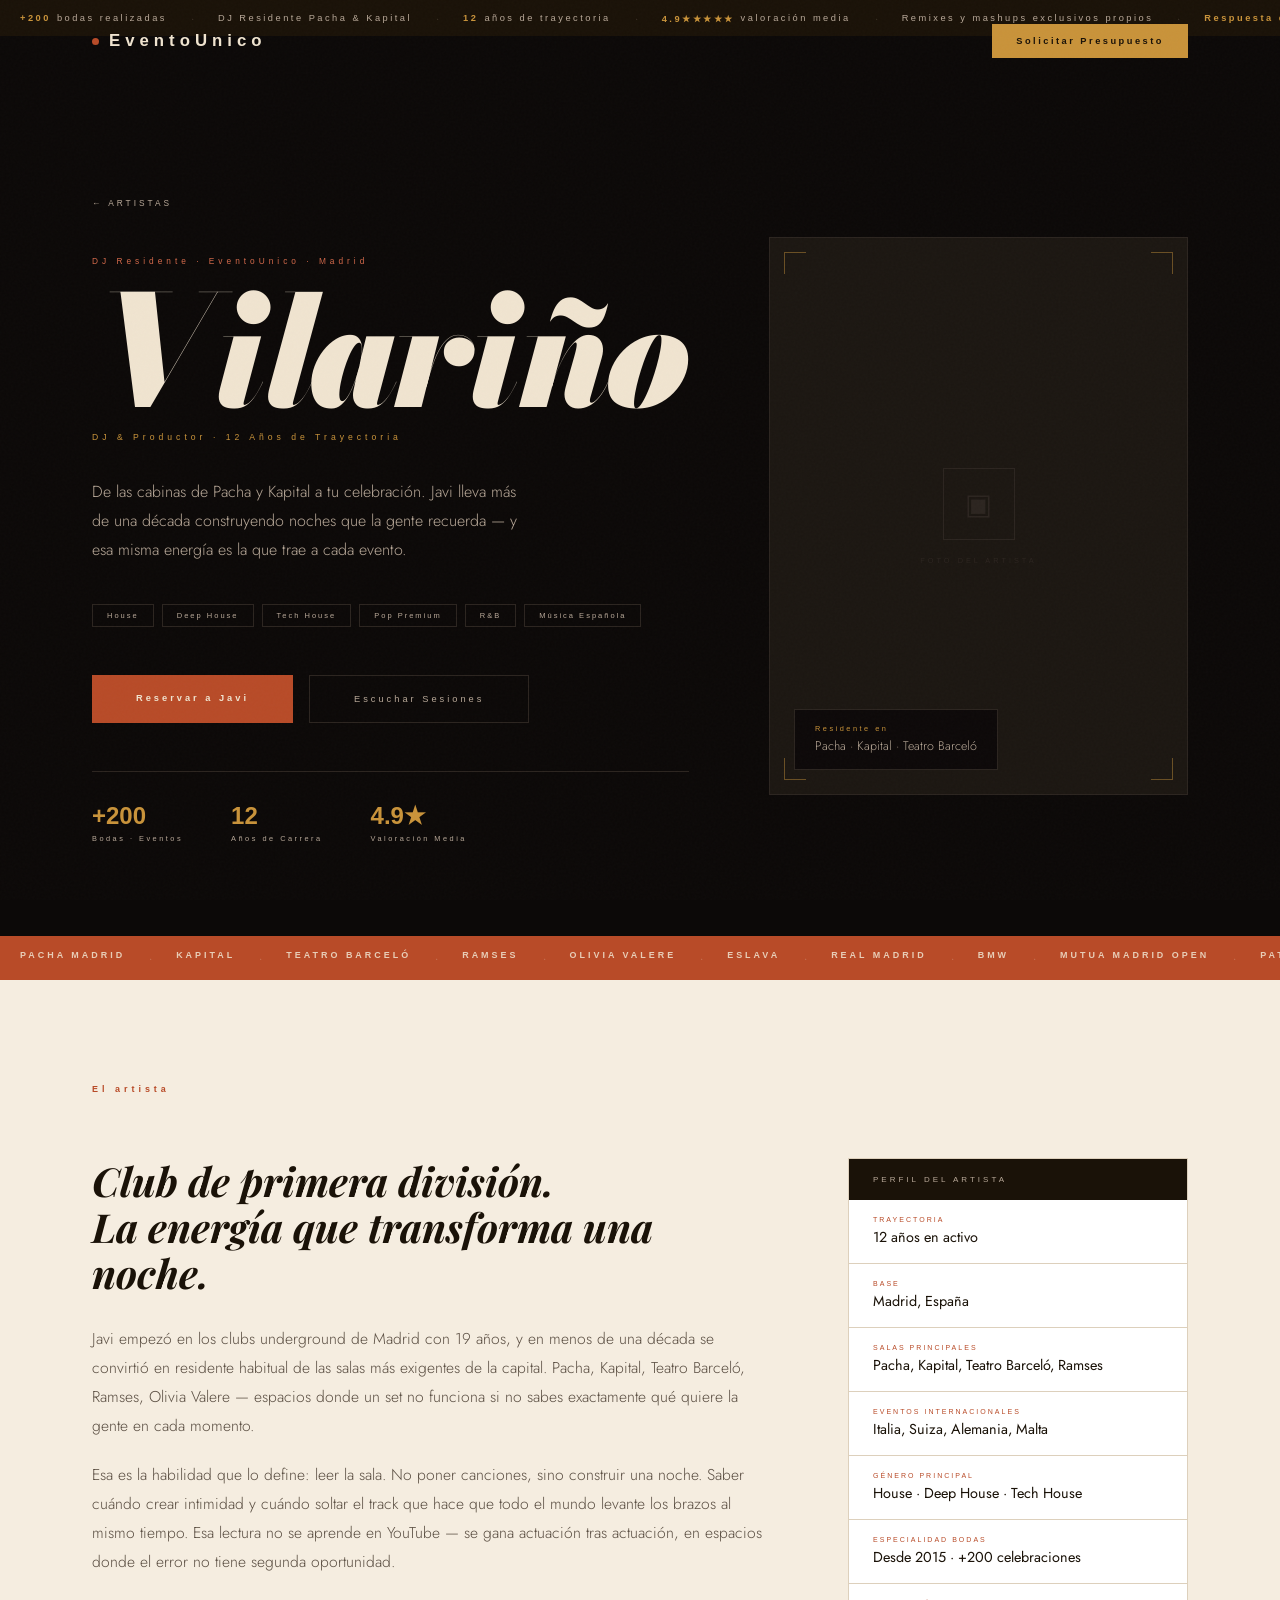
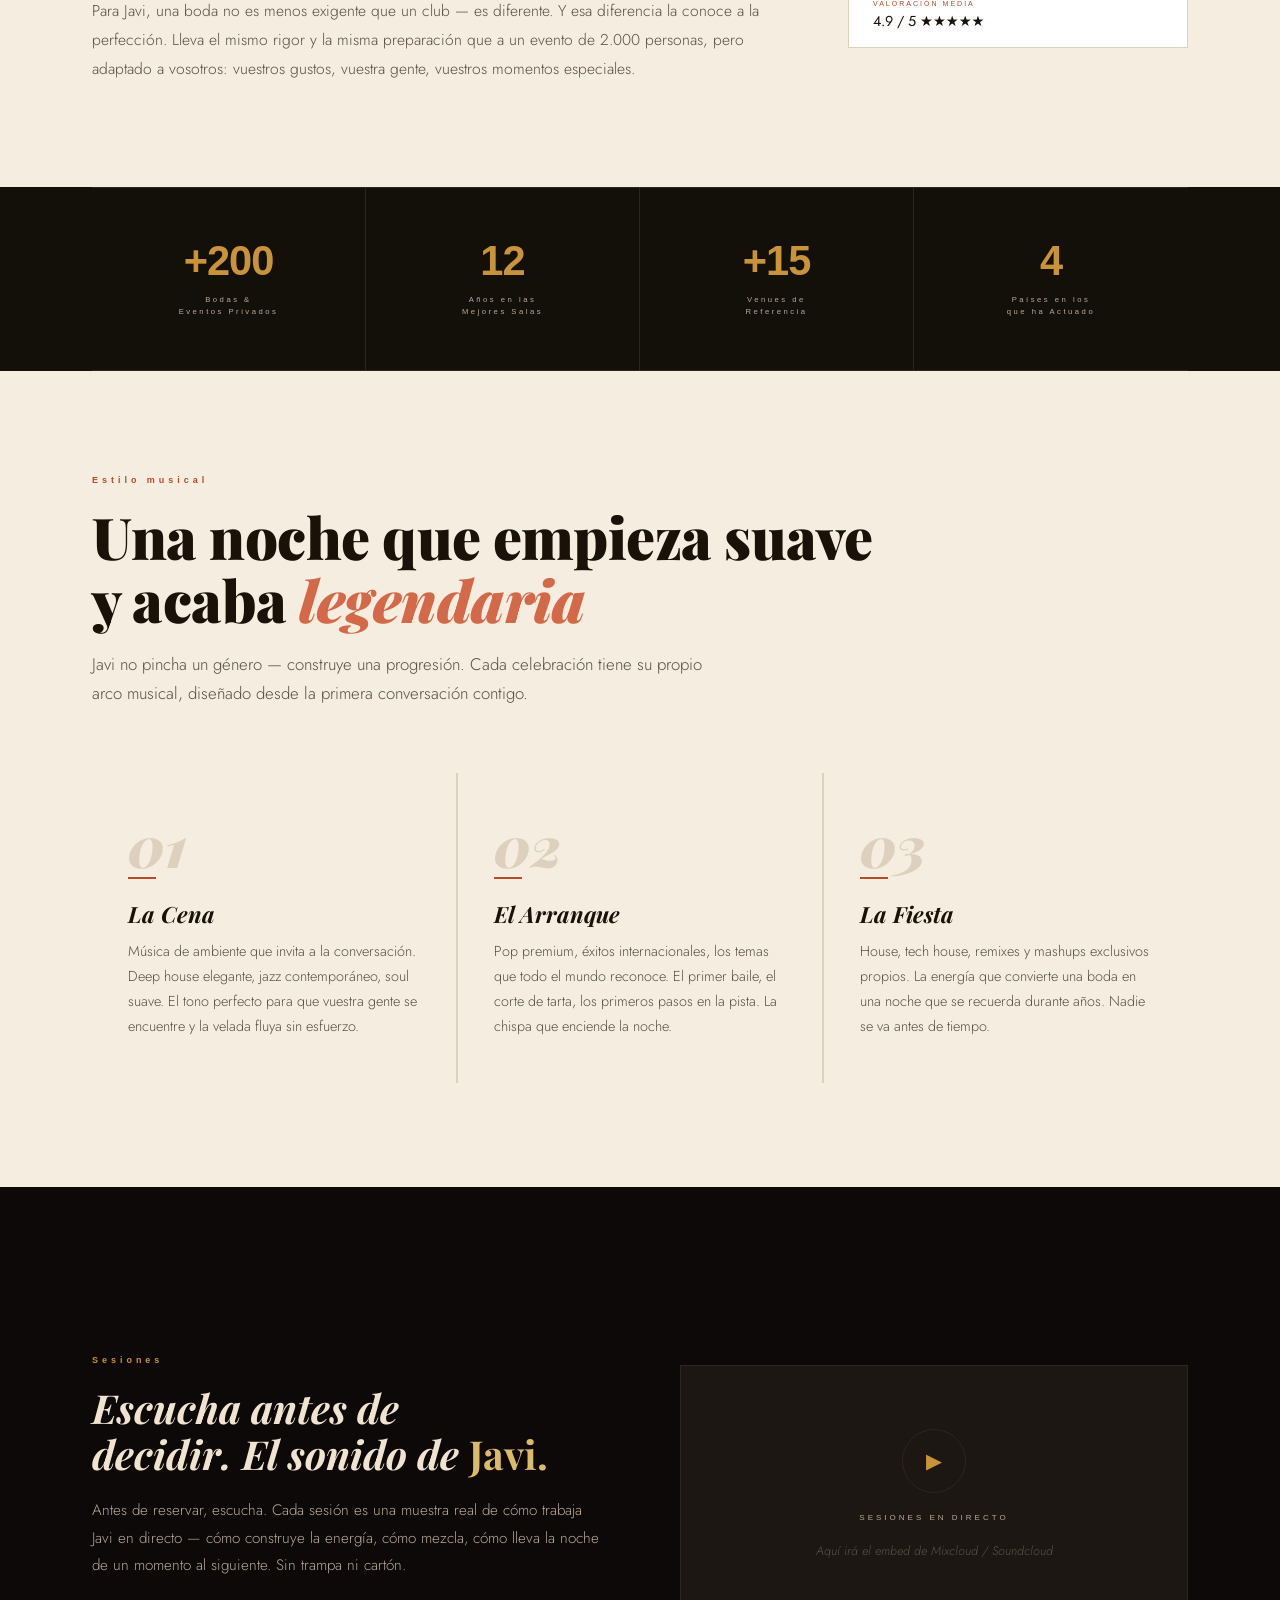
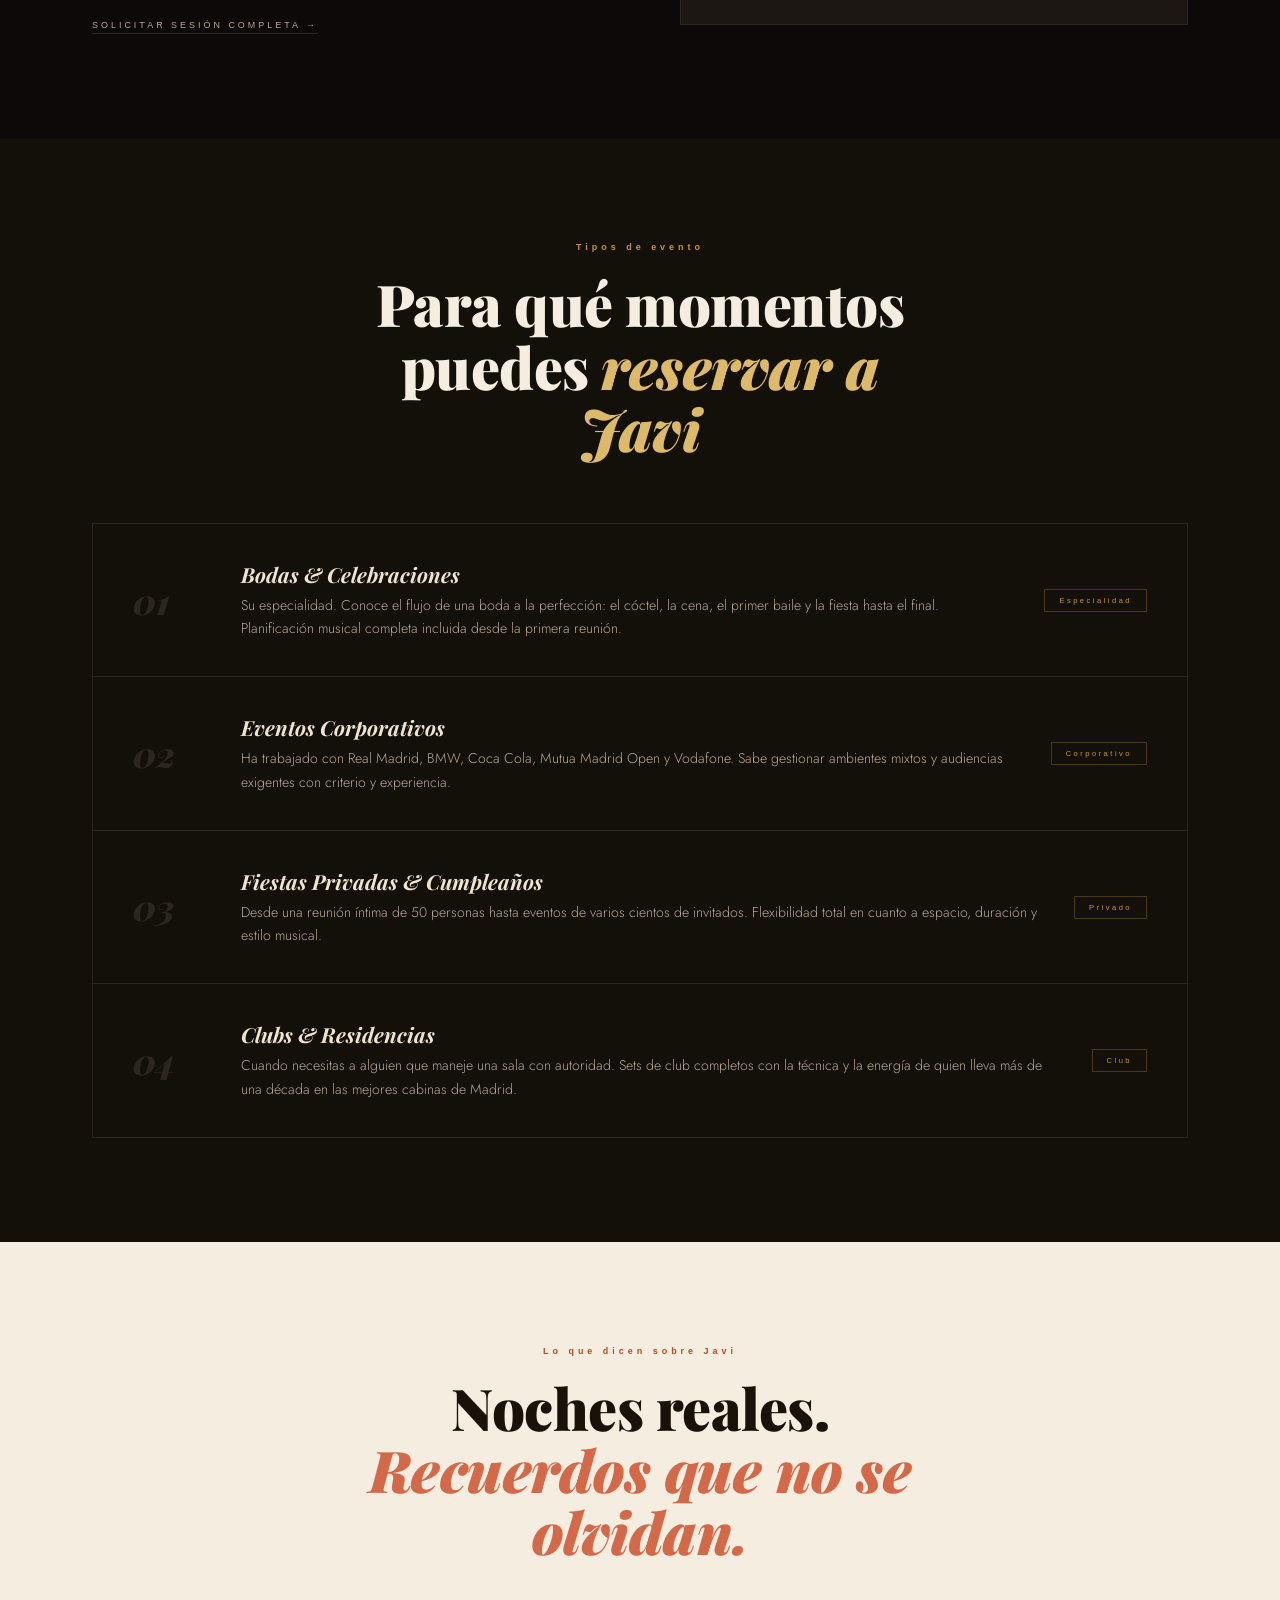
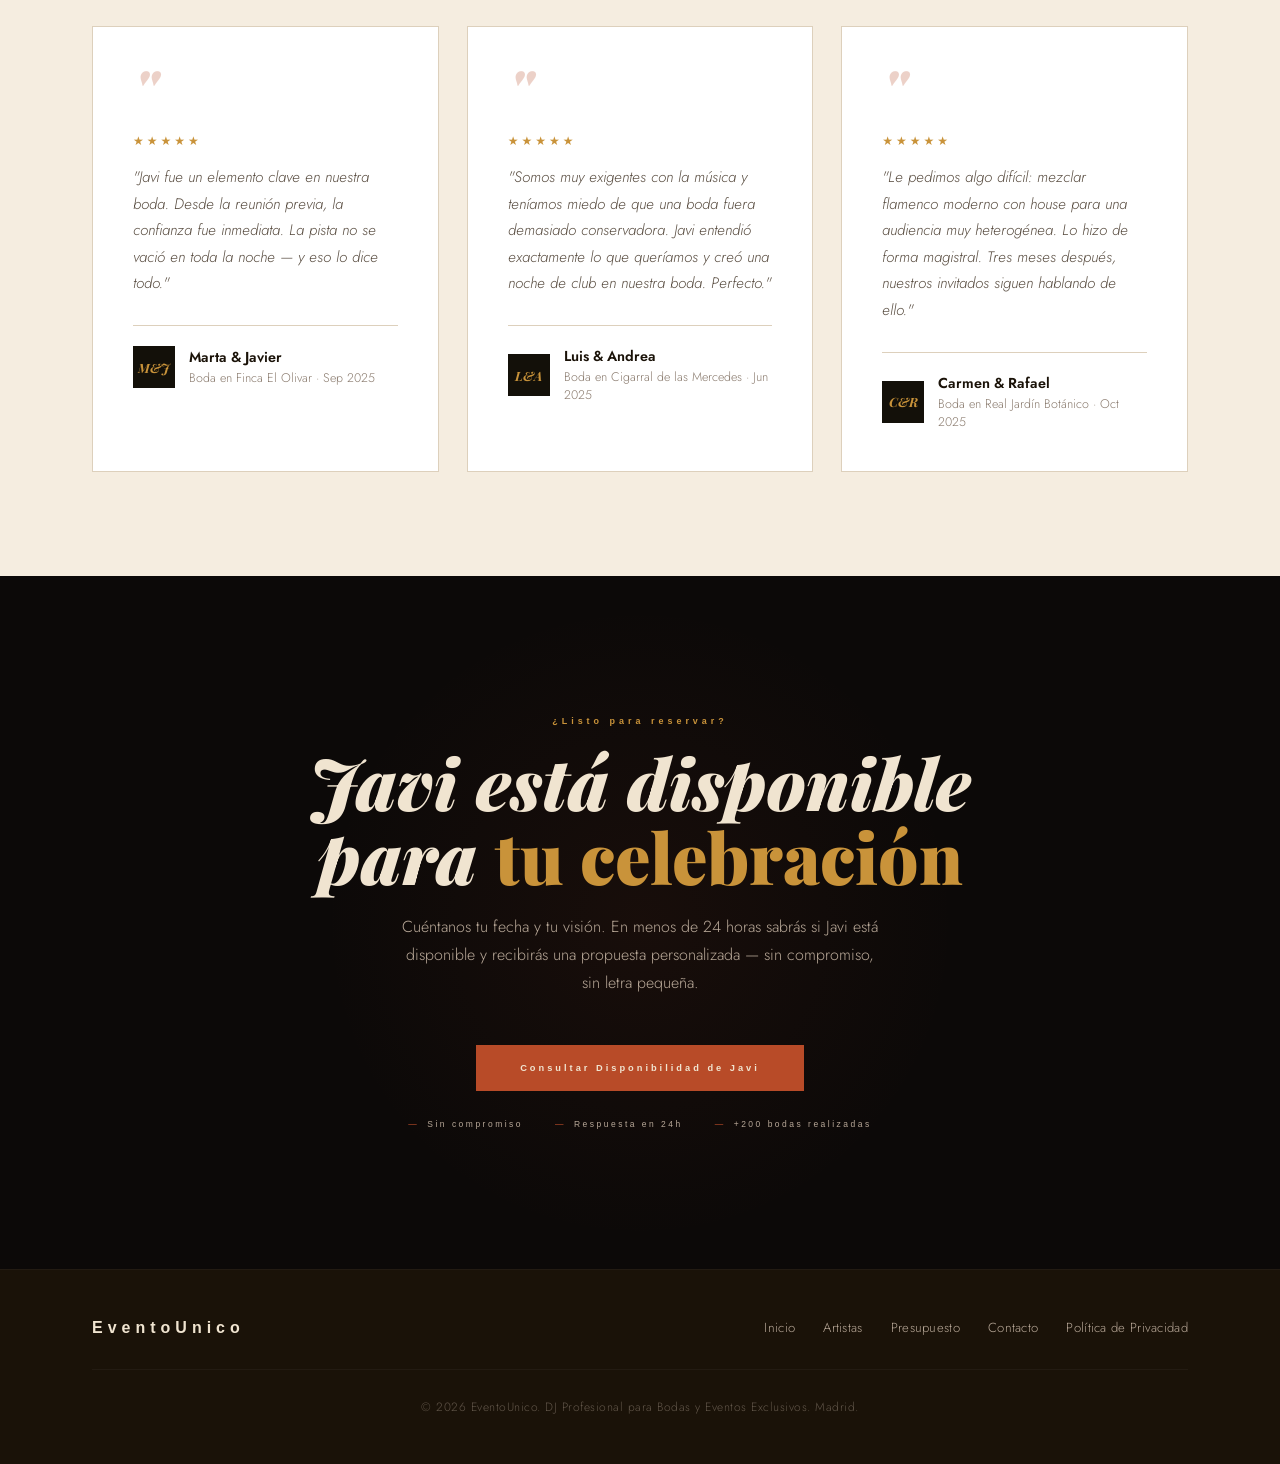
==== commit b7265fc0: "vila" ====
--- a/javi/index.html
+++ b/javi/index.html
@@ -11,7 +11,6 @@
     rel="stylesheet">
   <link rel="stylesheet" href="../assets/css/style.css">
   <style>
-
     /* ── ARTIST HERO ── */
     .artist-hero {
       min-height: 100vh;
@@ -208,10 +207,29 @@
       opacity: 0.45;
     }
 
-    .artist-img-corner.tl { top: 14px; left: 14px; border-width: 1px 0 0 1px; }
-    .artist-img-corner.tr { top: 14px; right: 14px; border-width: 1px 1px 0 0; }
-    .artist-img-corner.bl { bottom: 14px; left: 14px; border-width: 0 0 1px 1px; }
-    .artist-img-corner.br { bottom: 14px; right: 14px; border-width: 0 1px 1px 0; }
+    .artist-img-corner.tl {
+      top: 14px;
+      left: 14px;
+      border-width: 1px 0 0 1px;
+    }
+
+    .artist-img-corner.tr {
+      top: 14px;
+      right: 14px;
+      border-width: 1px 1px 0 0;
+    }
+
+    .artist-img-corner.bl {
+      bottom: 14px;
+      left: 14px;
+      border-width: 0 0 1px 1px;
+    }
+
+    .artist-img-corner.br {
+      bottom: 14px;
+      right: 14px;
+      border-width: 0 1px 1px 0;
+    }
 
     .artist-img-badge {
       position: absolute;
@@ -269,7 +287,9 @@
       margin-bottom: 20px;
     }
 
-    .bio-text p:last-child { margin-bottom: 0; }
+    .bio-text p:last-child {
+      margin-bottom: 0;
+    }
 
     .bio-facts {
       border: 1px solid var(--parchment);
@@ -290,7 +310,9 @@
       border-bottom: 1px solid var(--parchment);
     }
 
-    .bio-fact-item:last-child { border-bottom: none; }
+    .bio-fact-item:last-child {
+      border-bottom: none;
+    }
 
     .bio-fact-label {
       font-family: var(--label);
@@ -326,9 +348,13 @@
       transition: background 0.3s ease;
     }
 
-    .stat-block:last-child { border-right: none; }
-
-    .stat-block:hover { background: var(--coal); }
+    .stat-block:last-child {
+      border-right: none;
+    }
+
+    .stat-block:hover {
+      background: var(--coal);
+    }
 
     .stat-block-num {
       font-family: var(--label);
@@ -367,7 +393,9 @@
       transition: background 0.3s ease;
     }
 
-    .music-card:hover { background: var(--cream-deep); }
+    .music-card:hover {
+      background: var(--cream-deep);
+    }
 
     .music-card-num {
       font-family: var(--serif2);
@@ -380,7 +408,9 @@
       transition: color 0.3s ease;
     }
 
-    .music-card:hover .music-card-num { color: rgba(184, 75, 40, 0.1); }
+    .music-card:hover .music-card-num {
+      color: rgba(184, 75, 40, 0.1);
+    }
 
     .music-card-rule {
       width: 28px;
@@ -501,8 +531,13 @@
       transition: background 0.3s ease;
     }
 
-    .event-item:last-child { border-bottom: none; }
-    .event-item:hover { background: var(--coal); }
+    .event-item:last-child {
+      border-bottom: none;
+    }
+
+    .event-item:hover {
+      background: var(--coal);
+    }
 
     .event-num {
       font-family: var(--serif2);
@@ -514,7 +549,9 @@
       transition: color 0.3s ease;
     }
 
-    .event-item:hover .event-num { color: rgba(201, 147, 58, 0.2); }
+    .event-item:hover .event-num {
+      color: rgba(201, 147, 58, 0.2);
+    }
 
     .event-info h3 {
       font-family: var(--serif2);
@@ -609,8 +646,13 @@
         grid-template-columns: repeat(2, 1fr);
       }
 
-      .stat-block:nth-child(2) { border-right: none; }
-      .stat-block:nth-child(n+3) { border-top: 1px solid var(--dark-border); }
+      .stat-block:nth-child(2) {
+        border-right: none;
+      }
+
+      .stat-block:nth-child(n+3) {
+        border-top: 1px solid var(--dark-border);
+      }
 
       .music-grid {
         grid-template-columns: 1fr;
@@ -626,7 +668,9 @@
         gap: 20px;
       }
 
-      .event-badge { display: none; }
+      .event-badge {
+        display: none;
+      }
     }
 
     @media (max-width: 600px) {
@@ -644,9 +688,10 @@
         gap: 10px;
       }
 
-      .event-num { display: none; }
-    }
-
+      .event-num {
+        display: none;
+      }
+    }
   </style>
 </head>
 
@@ -676,9 +721,10 @@
       <div class="artist-hero-text">
         <a href="/" class="artist-hero-back">← ARTISTAS</a>
         <span class="artist-hero-eyebrow">DJ Residente · EventoUnico · Madrid</span>
-        <h1 class="artist-hero-name">Javi</h1>
+        <h1 class="artist-hero-name">Vilariño</h1>
         <div class="artist-hero-title">DJ & Productor · 12 Años de Trayectoria</div>
-        <p class="artist-hero-desc">De las cabinas de Pacha y Kapital a tu celebración. Javi lleva más de una década construyendo noches que la gente recuerda — y esa misma energía es la que trae a cada evento.</p>
+        <p class="artist-hero-desc">De las cabinas de Pacha y Kapital a tu celebración. Javi lleva más de una década
+          construyendo noches que la gente recuerda — y esa misma energía es la que trae a cada evento.</p>
         <div class="artist-hero-tags">
           <span class="artist-tag">House</span>
           <span class="artist-tag">Deep House</span>
@@ -743,9 +789,16 @@
       <div class="bio-grid">
         <div class="bio-text reveal">
           <h3>Club de primera división.<br>La energía que transforma una noche.</h3>
-          <p>Javi empezó en los clubs underground de Madrid con 19 años, y en menos de una década se convirtió en residente habitual de las salas más exigentes de la capital. Pacha, Kapital, Teatro Barceló, Ramses, Olivia Valere — espacios donde un set no funciona si no sabes exactamente qué quiere la gente en cada momento.</p>
-          <p>Esa es la habilidad que lo define: leer la sala. No poner canciones, sino construir una noche. Saber cuándo crear intimidad y cuándo soltar el track que hace que todo el mundo levante los brazos al mismo tiempo. Esa lectura no se aprende en YouTube — se gana actuación tras actuación, en espacios donde el error no tiene segunda oportunidad.</p>
-          <p>Para Javi, una boda no es menos exigente que un club — es diferente. Y esa diferencia la conoce a la perfección. Lleva el mismo rigor y la misma preparación que a un evento de 2.000 personas, pero adaptado a vosotros: vuestros gustos, vuestra gente, vuestros momentos especiales.</p>
+          <p>Javi empezó en los clubs underground de Madrid con 19 años, y en menos de una década se convirtió en
+            residente habitual de las salas más exigentes de la capital. Pacha, Kapital, Teatro Barceló, Ramses, Olivia
+            Valere — espacios donde un set no funciona si no sabes exactamente qué quiere la gente en cada momento.</p>
+          <p>Esa es la habilidad que lo define: leer la sala. No poner canciones, sino construir una noche. Saber cuándo
+            crear intimidad y cuándo soltar el track que hace que todo el mundo levante los brazos al mismo tiempo. Esa
+            lectura no se aprende en YouTube — se gana actuación tras actuación, en espacios donde el error no tiene
+            segunda oportunidad.</p>
+          <p>Para Javi, una boda no es menos exigente que un club — es diferente. Y esa diferencia la conoce a la
+            perfección. Lleva el mismo rigor y la misma preparación que a un evento de 2.000 personas, pero adaptado a
+            vosotros: vuestros gustos, vuestra gente, vuestros momentos especiales.</p>
         </div>
         <div class="bio-facts reveal">
           <div class="bio-fact-header">PERFIL DEL ARTISTA</div>
@@ -812,26 +865,31 @@
       <div class="reveal">
         <span class="eyebrow">Estilo musical</span>
         <h2 class="h2 ink">Una noche que empieza suave<br>y acaba <em>legendaria</em></h2>
-        <p class="lead">Javi no pincha un género — construye una progresión. Cada celebración tiene su propio arco musical, diseñado desde la primera conversación contigo.</p>
+        <p class="lead">Javi no pincha un género — construye una progresión. Cada celebración tiene su propio arco
+          musical, diseñado desde la primera conversación contigo.</p>
       </div>
       <div class="music-grid">
         <div class="music-card reveal">
           <div class="music-card-num">01</div>
           <div class="music-card-rule"></div>
           <div class="music-card-name">La Cena</div>
-          <p class="music-card-desc">Música de ambiente que invita a la conversación. Deep house elegante, jazz contemporáneo, soul suave. El tono perfecto para que vuestra gente se encuentre y la velada fluya sin esfuerzo.</p>
+          <p class="music-card-desc">Música de ambiente que invita a la conversación. Deep house elegante, jazz
+            contemporáneo, soul suave. El tono perfecto para que vuestra gente se encuentre y la velada fluya sin
+            esfuerzo.</p>
         </div>
         <div class="music-card reveal">
           <div class="music-card-num">02</div>
           <div class="music-card-rule"></div>
           <div class="music-card-name">El Arranque</div>
-          <p class="music-card-desc">Pop premium, éxitos internacionales, los temas que todo el mundo reconoce. El primer baile, el corte de tarta, los primeros pasos en la pista. La chispa que enciende la noche.</p>
+          <p class="music-card-desc">Pop premium, éxitos internacionales, los temas que todo el mundo reconoce. El
+            primer baile, el corte de tarta, los primeros pasos en la pista. La chispa que enciende la noche.</p>
         </div>
         <div class="music-card reveal">
           <div class="music-card-num">03</div>
           <div class="music-card-rule"></div>
           <div class="music-card-name">La Fiesta</div>
-          <p class="music-card-desc">House, tech house, remixes y mashups exclusivos propios. La energía que convierte una boda en una noche que se recuerda durante años. Nadie se va antes de tiempo.</p>
+          <p class="music-card-desc">House, tech house, remixes y mashups exclusivos propios. La energía que convierte
+            una boda en una noche que se recuerda durante años. Nadie se va antes de tiempo.</p>
         </div>
       </div>
     </div>
@@ -844,7 +902,8 @@
         <div class="sessions-text reveal">
           <span class="eyebrow gold">Sesiones</span>
           <h3>Escucha antes de<br>decidir. El sonido de <em>Javi.</em></h3>
-          <p>Antes de reservar, escucha. Cada sesión es una muestra real de cómo trabaja Javi en directo — cómo construye la energía, cómo mezcla, cómo lleva la noche de un momento al siguiente. Sin trampa ni cartón.</p>
+          <p>Antes de reservar, escucha. Cada sesión es una muestra real de cómo trabaja Javi en directo — cómo
+            construye la energía, cómo mezcla, cómo lleva la noche de un momento al siguiente. Sin trampa ni cartón.</p>
           <a href="#contacto" class="link-underline">SOLICITAR SESIÓN COMPLETA →</a>
         </div>
         <div class="reveal">
@@ -870,7 +929,8 @@
           <div class="event-num">01</div>
           <div class="event-info">
             <h3>Bodas &amp; Celebraciones</h3>
-            <p>Su especialidad. Conoce el flujo de una boda a la perfección: el cóctel, la cena, el primer baile y la fiesta hasta el final. Planificación musical completa incluida desde la primera reunión.</p>
+            <p>Su especialidad. Conoce el flujo de una boda a la perfección: el cóctel, la cena, el primer baile y la
+              fiesta hasta el final. Planificación musical completa incluida desde la primera reunión.</p>
           </div>
           <div class="event-badge">Especialidad</div>
         </div>
@@ -878,7 +938,8 @@
           <div class="event-num">02</div>
           <div class="event-info">
             <h3>Eventos Corporativos</h3>
-            <p>Ha trabajado con Real Madrid, BMW, Coca Cola, Mutua Madrid Open y Vodafone. Sabe gestionar ambientes mixtos y audiencias exigentes con criterio y experiencia.</p>
+            <p>Ha trabajado con Real Madrid, BMW, Coca Cola, Mutua Madrid Open y Vodafone. Sabe gestionar ambientes
+              mixtos y audiencias exigentes con criterio y experiencia.</p>
           </div>
           <div class="event-badge">Corporativo</div>
         </div>
@@ -886,7 +947,8 @@
           <div class="event-num">03</div>
           <div class="event-info">
             <h3>Fiestas Privadas &amp; Cumpleaños</h3>
-            <p>Desde una reunión íntima de 50 personas hasta eventos de varios cientos de invitados. Flexibilidad total en cuanto a espacio, duración y estilo musical.</p>
+            <p>Desde una reunión íntima de 50 personas hasta eventos de varios cientos de invitados. Flexibilidad total
+              en cuanto a espacio, duración y estilo musical.</p>
           </div>
           <div class="event-badge">Privado</div>
         </div>
@@ -894,7 +956,8 @@
           <div class="event-num">04</div>
           <div class="event-info">
             <h3>Clubs &amp; Residencias</h3>
-            <p>Cuando necesitas a alguien que maneje una sala con autoridad. Sets de club completos con la técnica y la energía de quien lleva más de una década en las mejores cabinas de Madrid.</p>
+            <p>Cuando necesitas a alguien que maneje una sala con autoridad. Sets de club completos con la técnica y la
+              energía de quien lleva más de una década en las mejores cabinas de Madrid.</p>
           </div>
           <div class="event-badge">Club</div>
         </div>
@@ -913,7 +976,8 @@
         <div class="test-card reveal">
           <span class="test-qm">"</span>
           <span class="test-stars">★★★★★</span>
-          <p class="test-text">"Javi fue un elemento clave en nuestra boda. Desde la reunión previa, la confianza fue inmediata. La pista no se vació en toda la noche — y eso lo dice todo."</p>
+          <p class="test-text">"Javi fue un elemento clave en nuestra boda. Desde la reunión previa, la confianza fue
+            inmediata. La pista no se vació en toda la noche — y eso lo dice todo."</p>
           <div class="test-author">
             <div class="test-av">M&amp;J</div>
             <div>
@@ -925,7 +989,9 @@
         <div class="test-card reveal">
           <span class="test-qm">"</span>
           <span class="test-stars">★★★★★</span>
-          <p class="test-text">"Somos muy exigentes con la música y teníamos miedo de que una boda fuera demasiado conservadora. Javi entendió exactamente lo que queríamos y creó una noche de club en nuestra boda. Perfecto."</p>
+          <p class="test-text">"Somos muy exigentes con la música y teníamos miedo de que una boda fuera demasiado
+            conservadora. Javi entendió exactamente lo que queríamos y creó una noche de club en nuestra boda.
+            Perfecto."</p>
           <div class="test-author">
             <div class="test-av">L&amp;A</div>
             <div>
@@ -937,7 +1003,9 @@
         <div class="test-card reveal">
           <span class="test-qm">"</span>
           <span class="test-stars">★★★★★</span>
-          <p class="test-text">"Le pedimos algo difícil: mezclar flamenco moderno con house para una audiencia muy heterogénea. Lo hizo de forma magistral. Tres meses después, nuestros invitados siguen hablando de ello."</p>
+          <p class="test-text">"Le pedimos algo difícil: mezclar flamenco moderno con house para una audiencia muy
+            heterogénea. Lo hizo de forma magistral. Tres meses después, nuestros invitados siguen hablando de ello."
+          </p>
           <div class="test-author">
             <div class="test-av">C&amp;R</div>
             <div>
@@ -956,9 +1024,11 @@
       <div class="final-cta-content reveal">
         <span class="eyebrow gold">¿Listo para reservar?</span>
         <h2>Javi está disponible<br>para <em>tu celebración</em></h2>
-        <p>Cuéntanos tu fecha y tu visión. En menos de 24 horas sabrás si Javi está disponible y recibirás una propuesta personalizada — sin compromiso, sin letra pequeña.</p>
+        <p>Cuéntanos tu fecha y tu visión. En menos de 24 horas sabrás si Javi está disponible y recibirás una propuesta
+          personalizada — sin compromiso, sin letra pequeña.</p>
         <a href="#" class="btn-terra"
-          onclick="alert('Aquí iría el formulario de contacto o Calendly'); return false;">Consultar Disponibilidad de Javi</a>
+          onclick="alert('Aquí iría el formulario de contacto o Calendly'); return false;">Consultar Disponibilidad de
+          Javi</a>
         <div class="trust-row">
           <div class="trust-item">Sin compromiso</div>
           <div class="trust-item">Respuesta en 24h</div>
@@ -1060,4 +1130,4 @@
 
 </body>
 
-</html>
+</html>
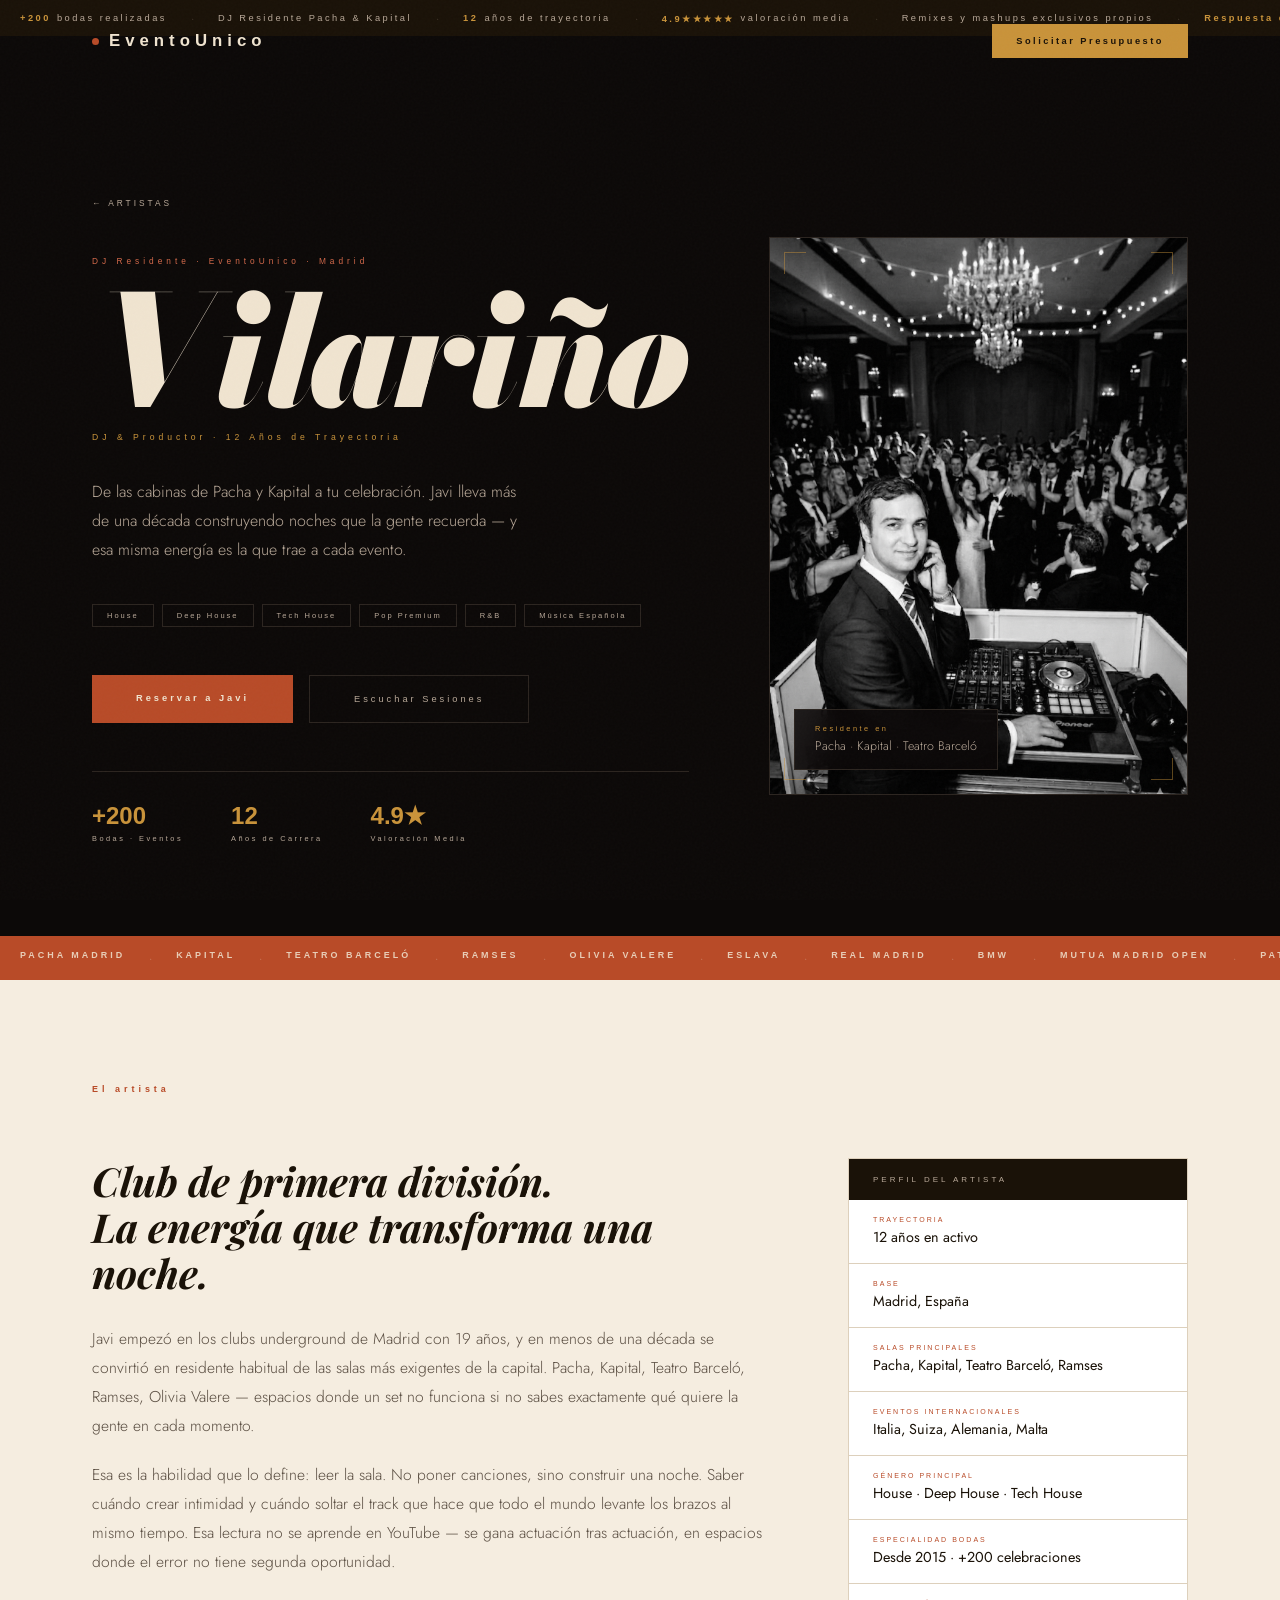
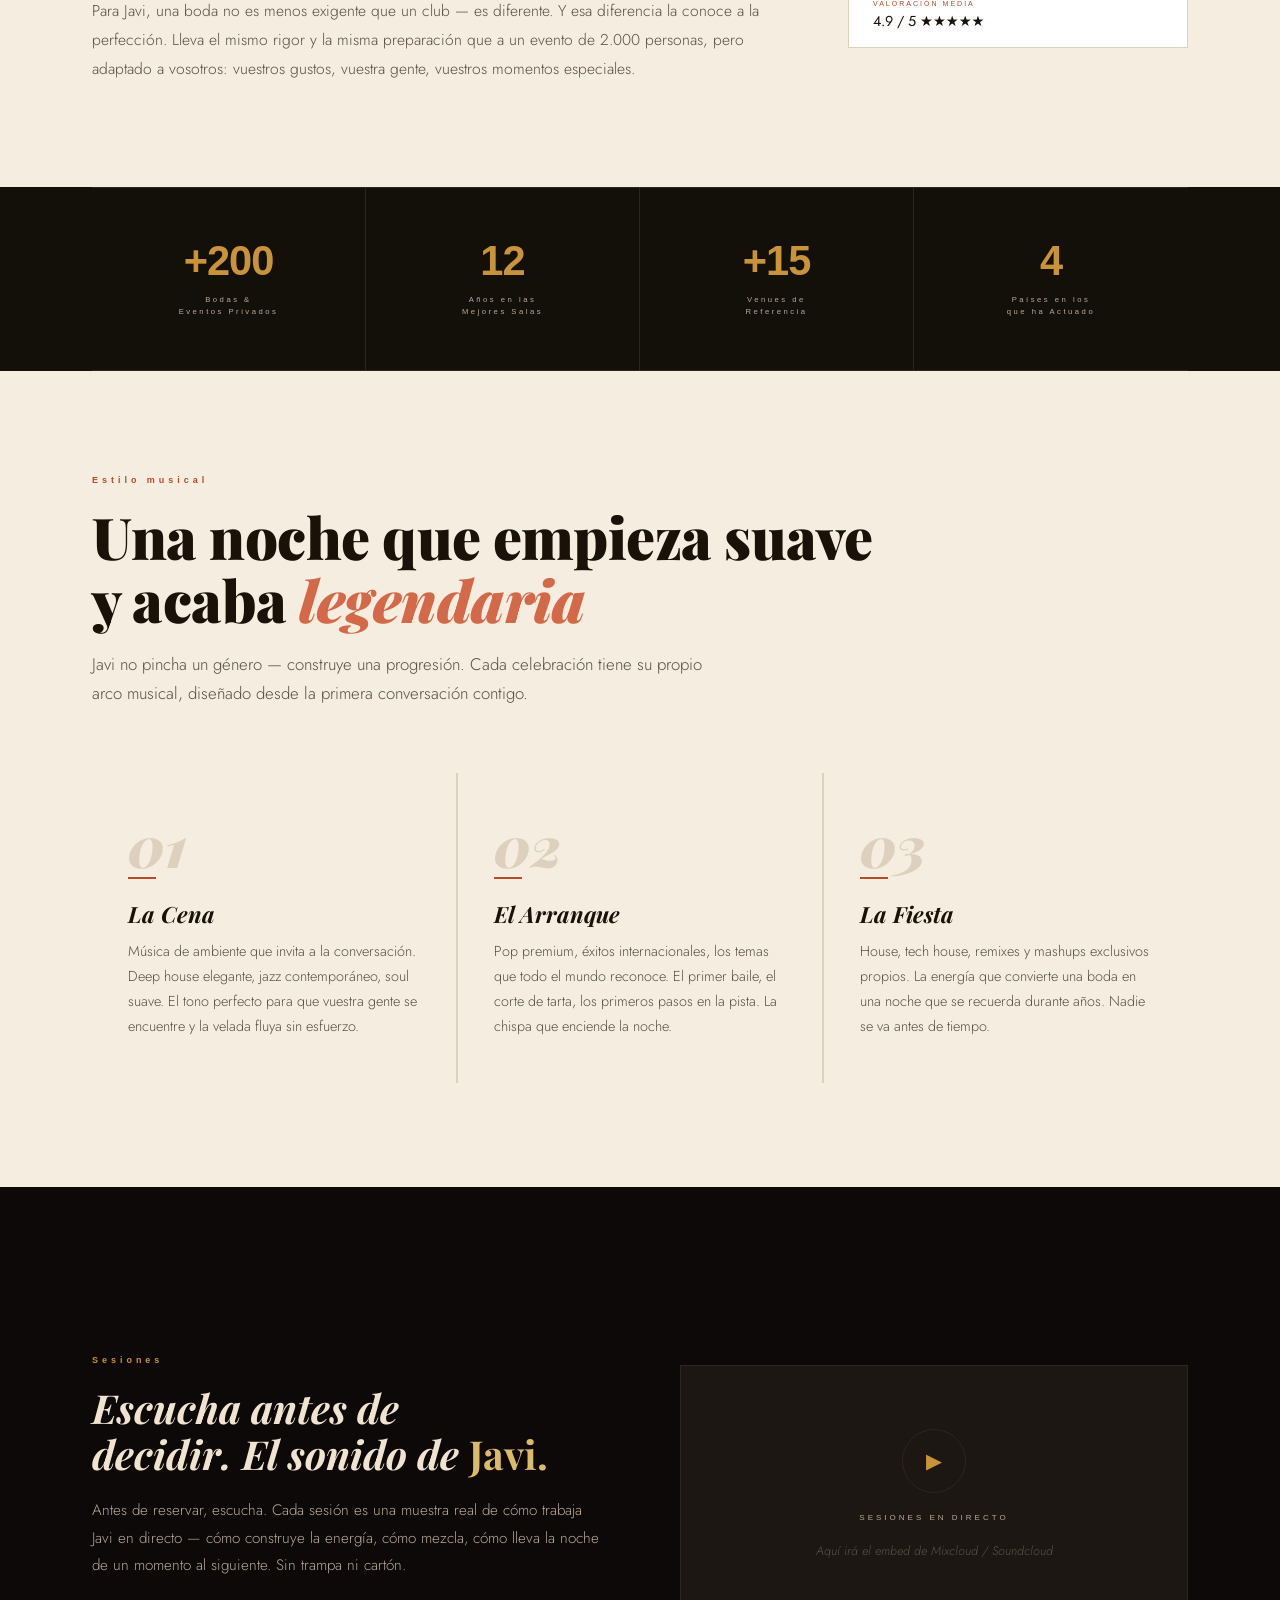
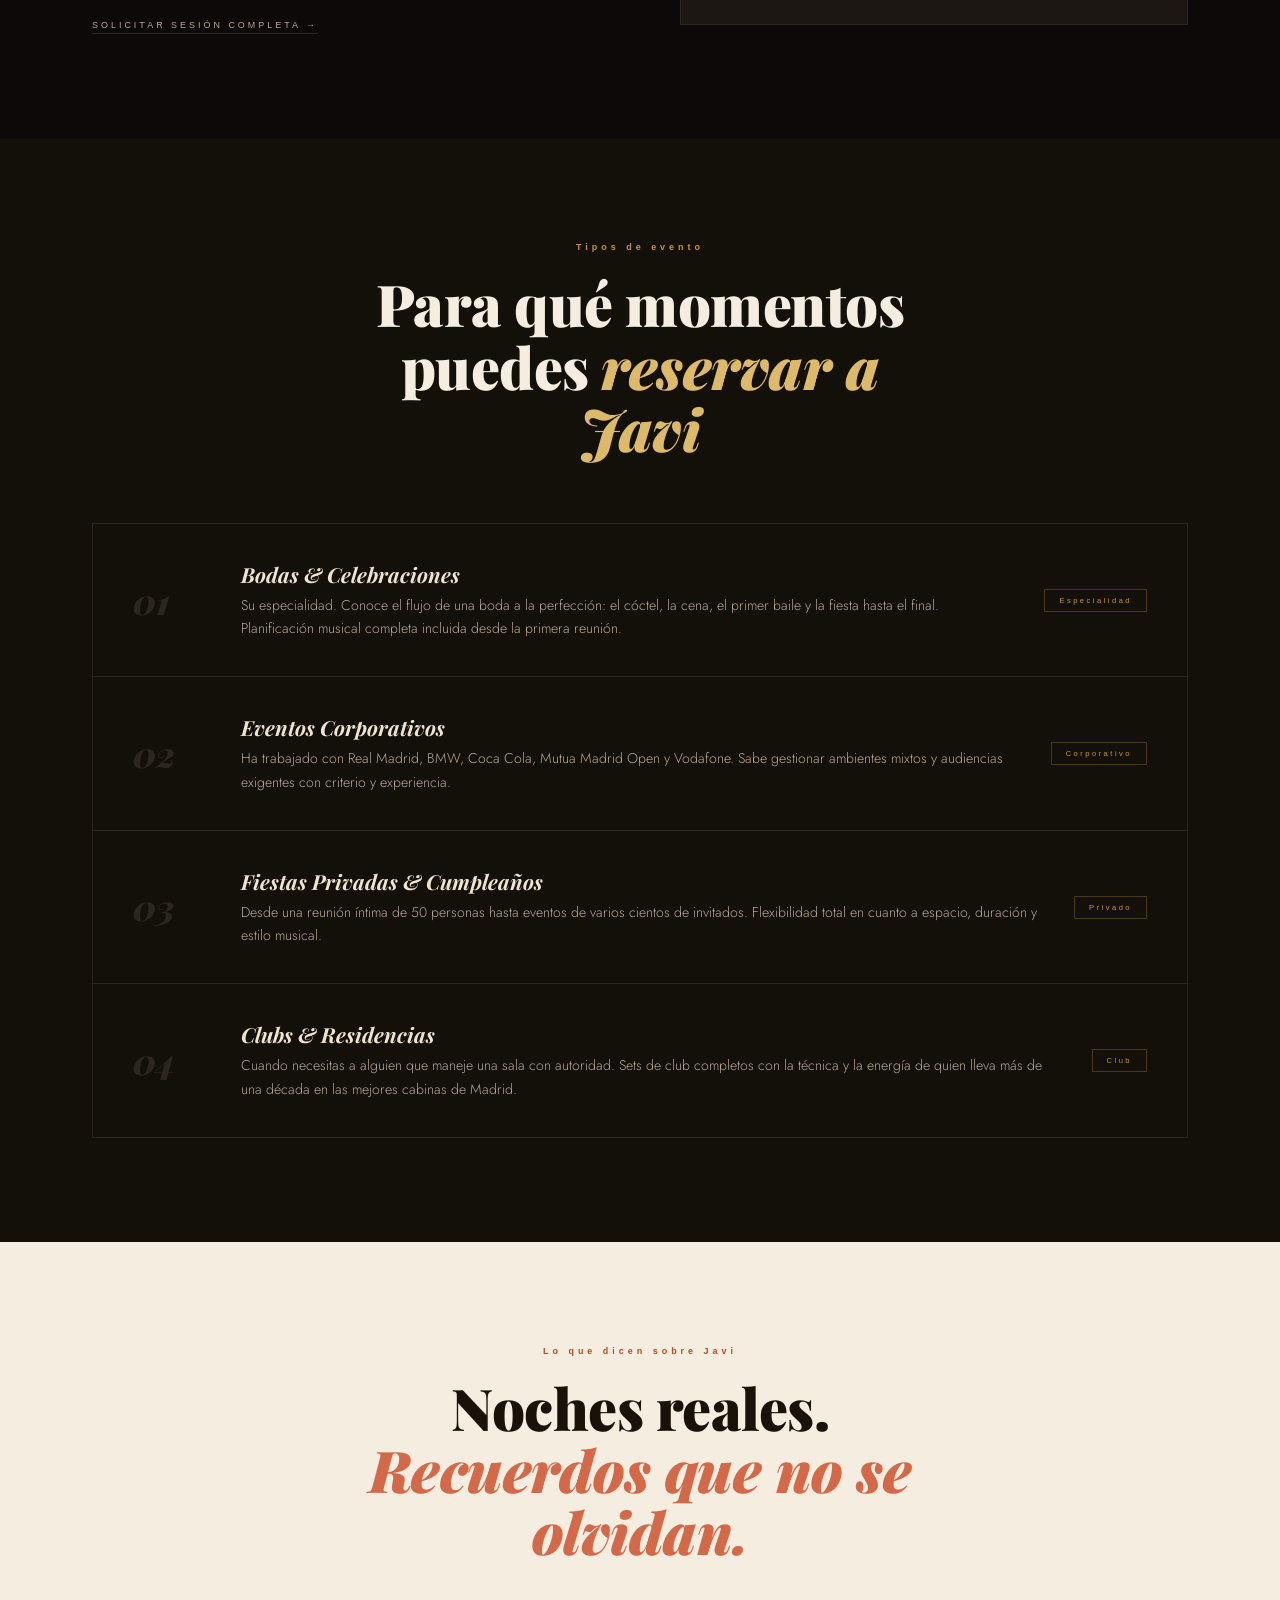
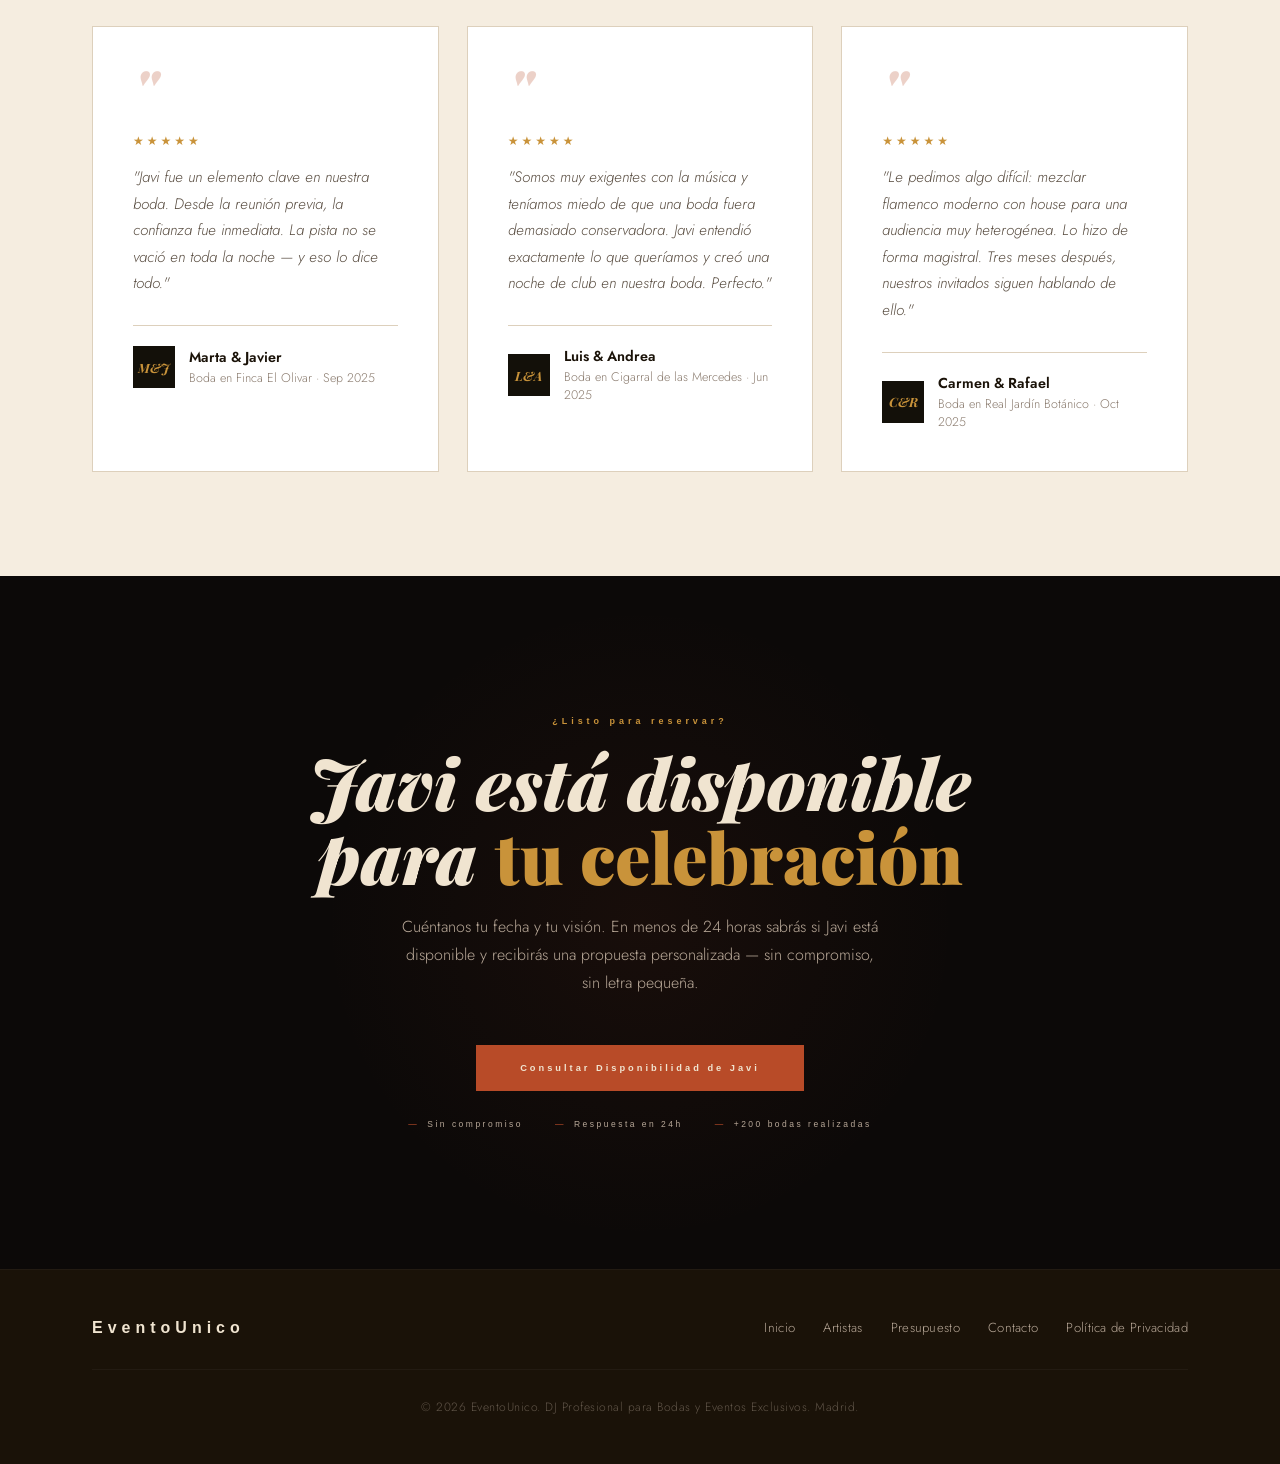
==== commit a4b9c8d1: "Update Javi artist page with hero image" ====
--- a/javi/index.html
+++ b/javi/index.html
@@ -756,11 +756,8 @@
       <!-- Image Side -->
       <div class="artist-hero-img">
         <div class="artist-img-frame">
-          <!-- IMAGE PLACEHOLDER — sustituir por: <img src="foto-javi.jpg" alt="DJ Javi" style="width:100%;height:100%;object-fit:cover;"> -->
-          <div class="artist-img-placeholder">
-            <div class="artist-img-placeholder-icon">▣</div>
-            <div class="artist-img-placeholder-text">FOTO DEL ARTISTA</div>
-          </div>
+          <img src="../assets/img/javi-hero.jpg" alt="DJ Javi Vilariño"
+            style="width:100%; height:100%; object-fit:cover; filter: grayscale(1);">
           <div class="artist-img-corner tl"></div>
           <div class="artist-img-corner tr"></div>
           <div class="artist-img-corner bl"></div>
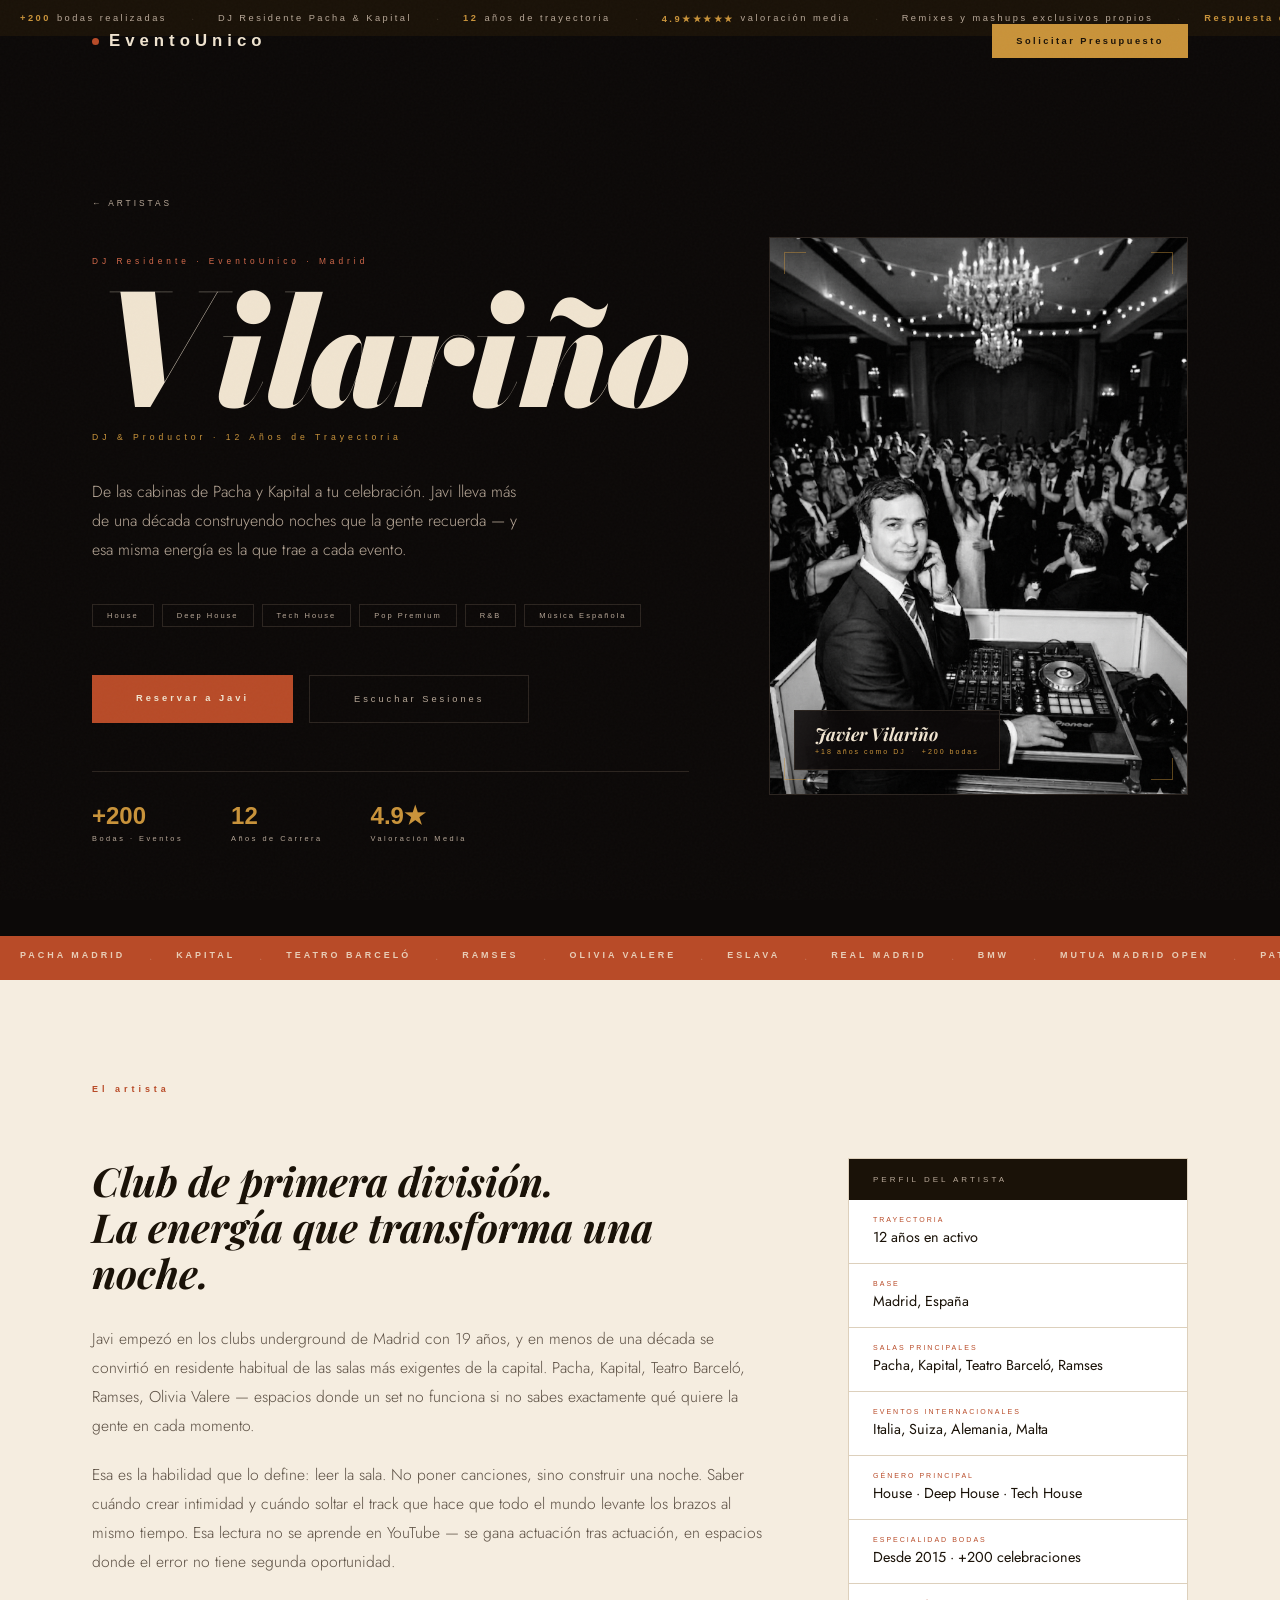
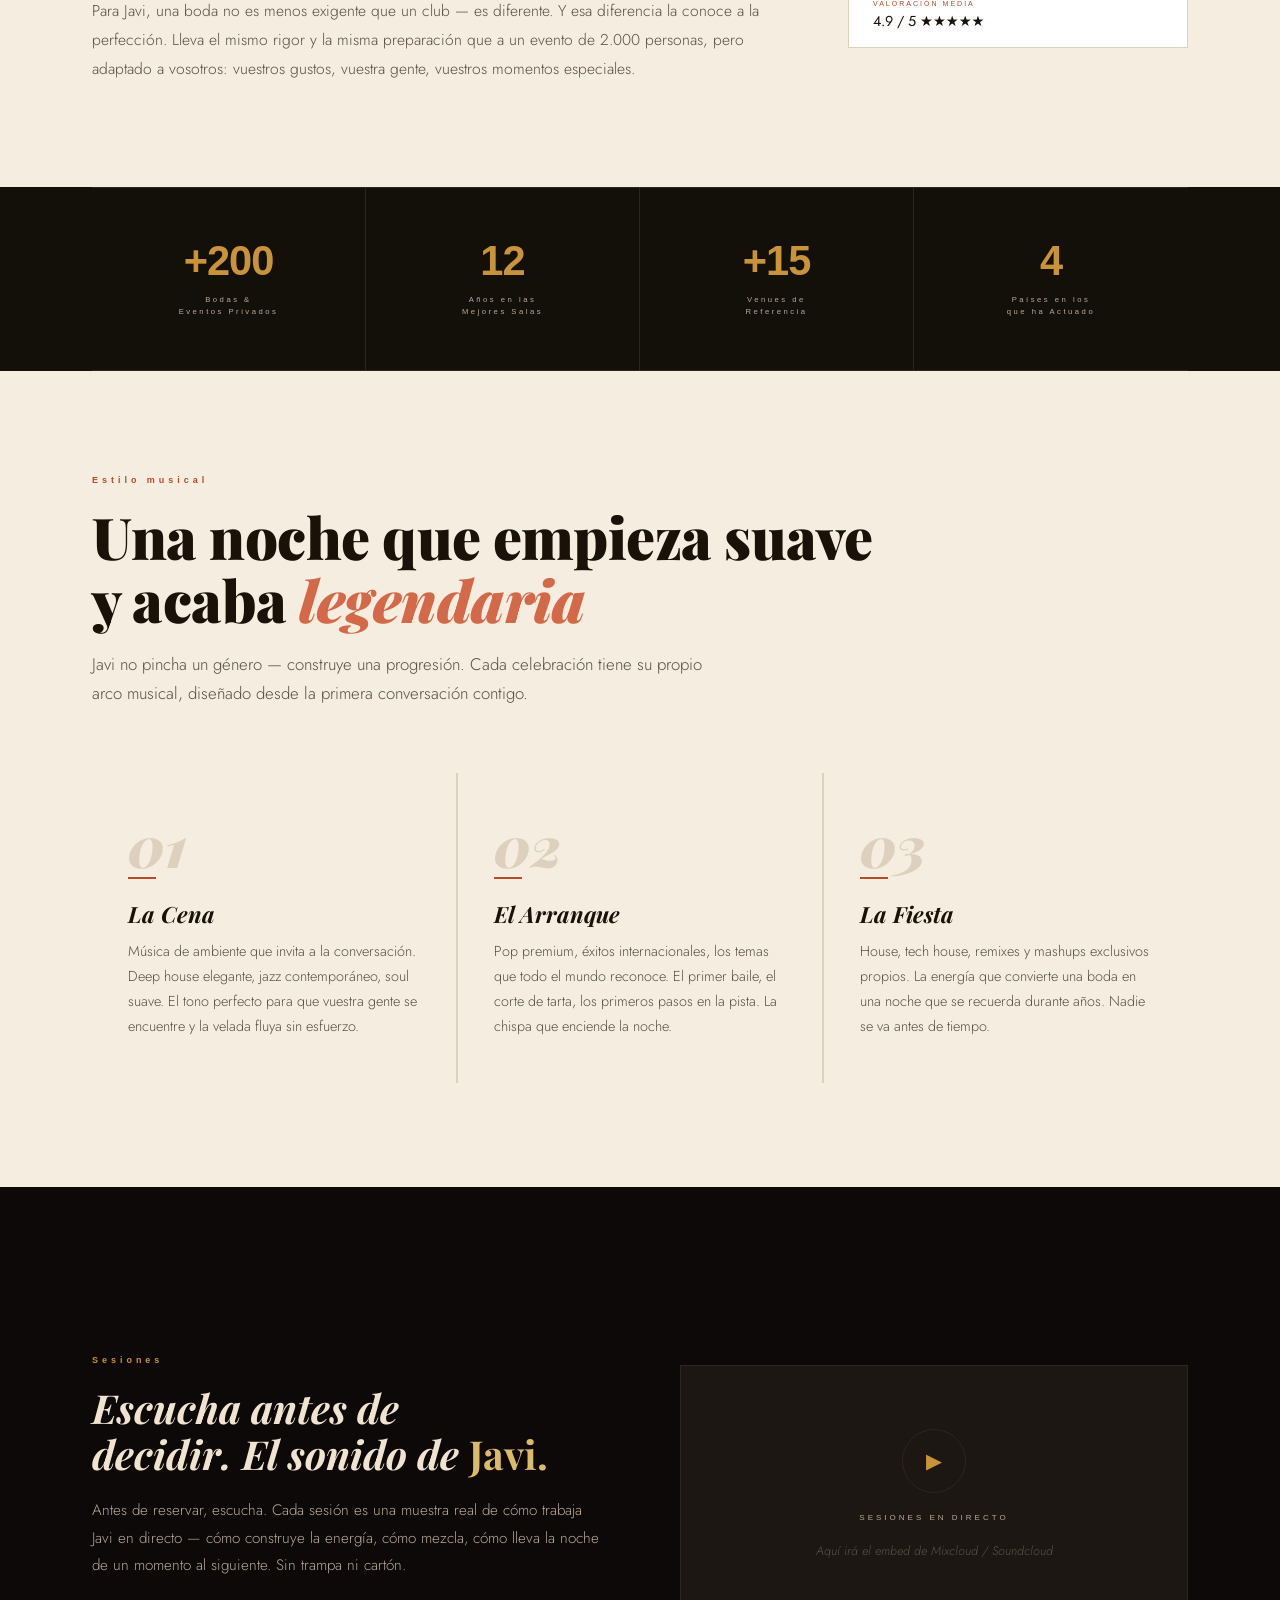
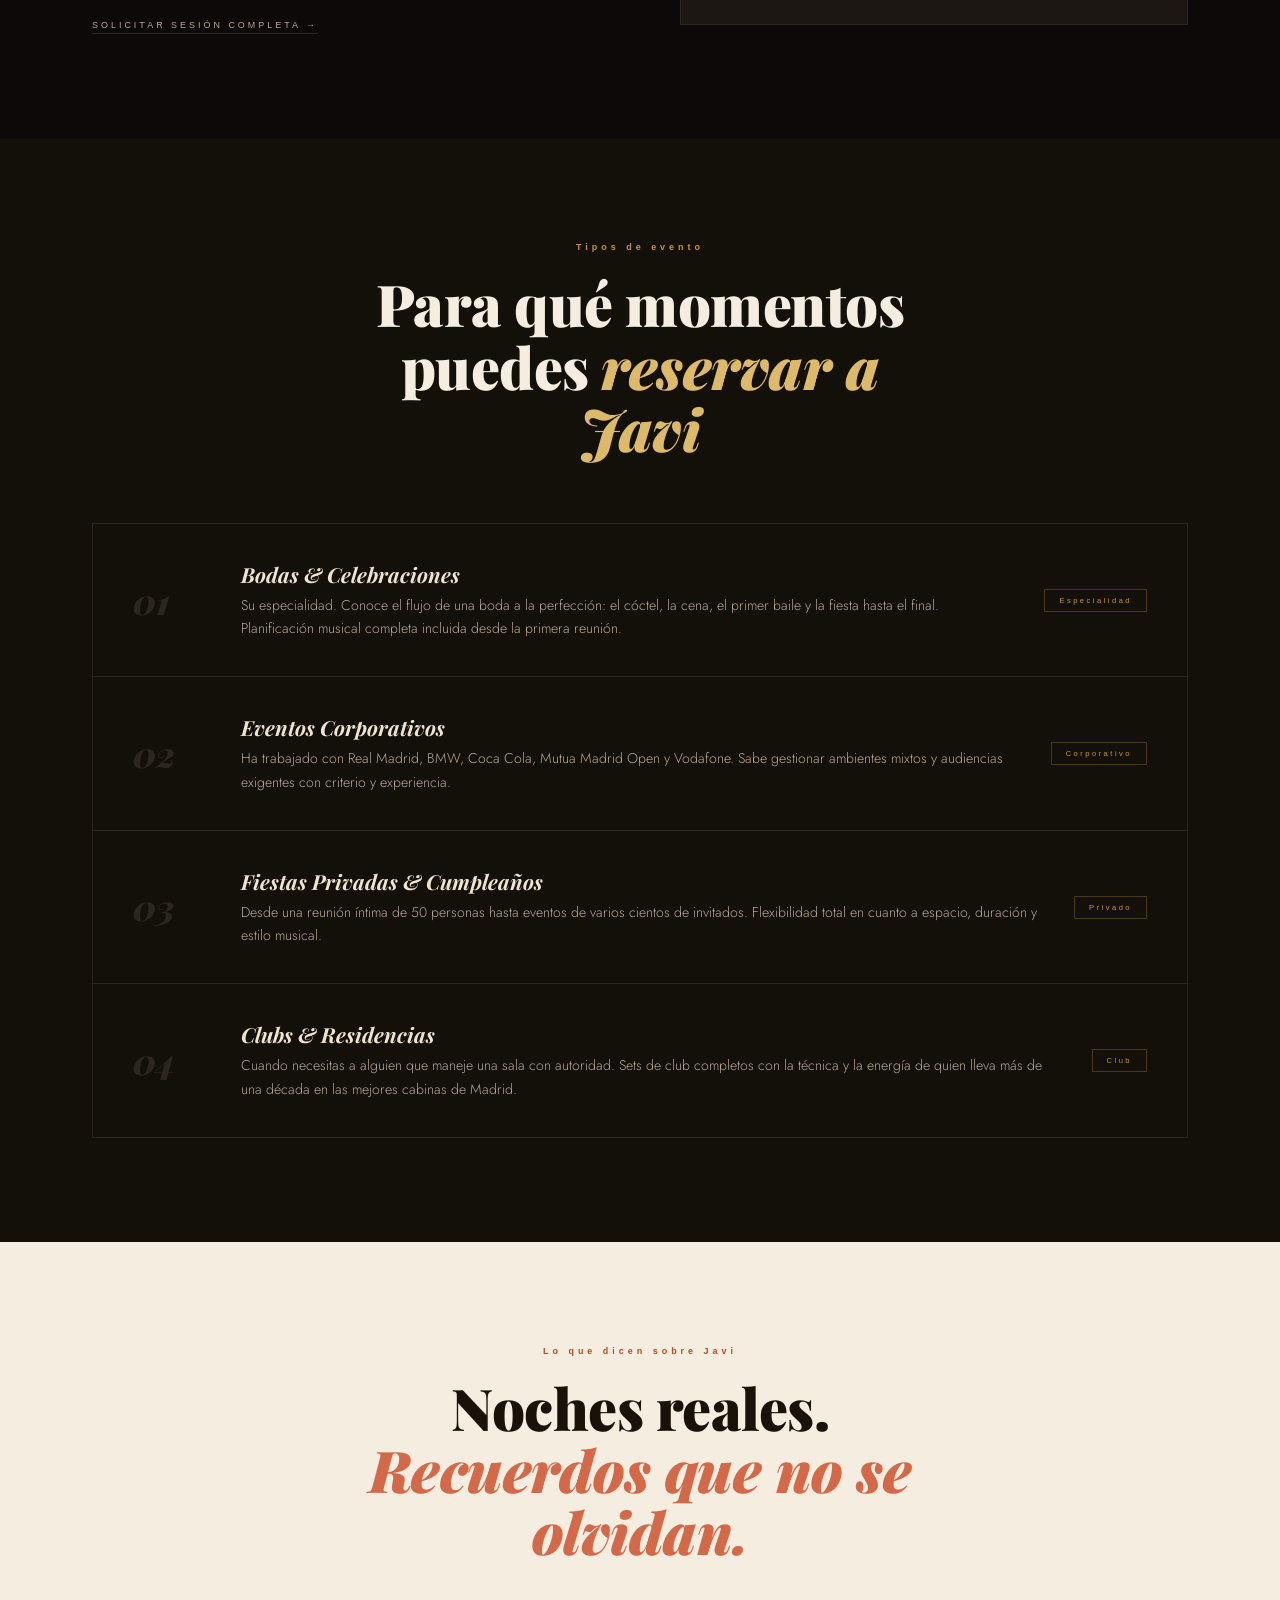
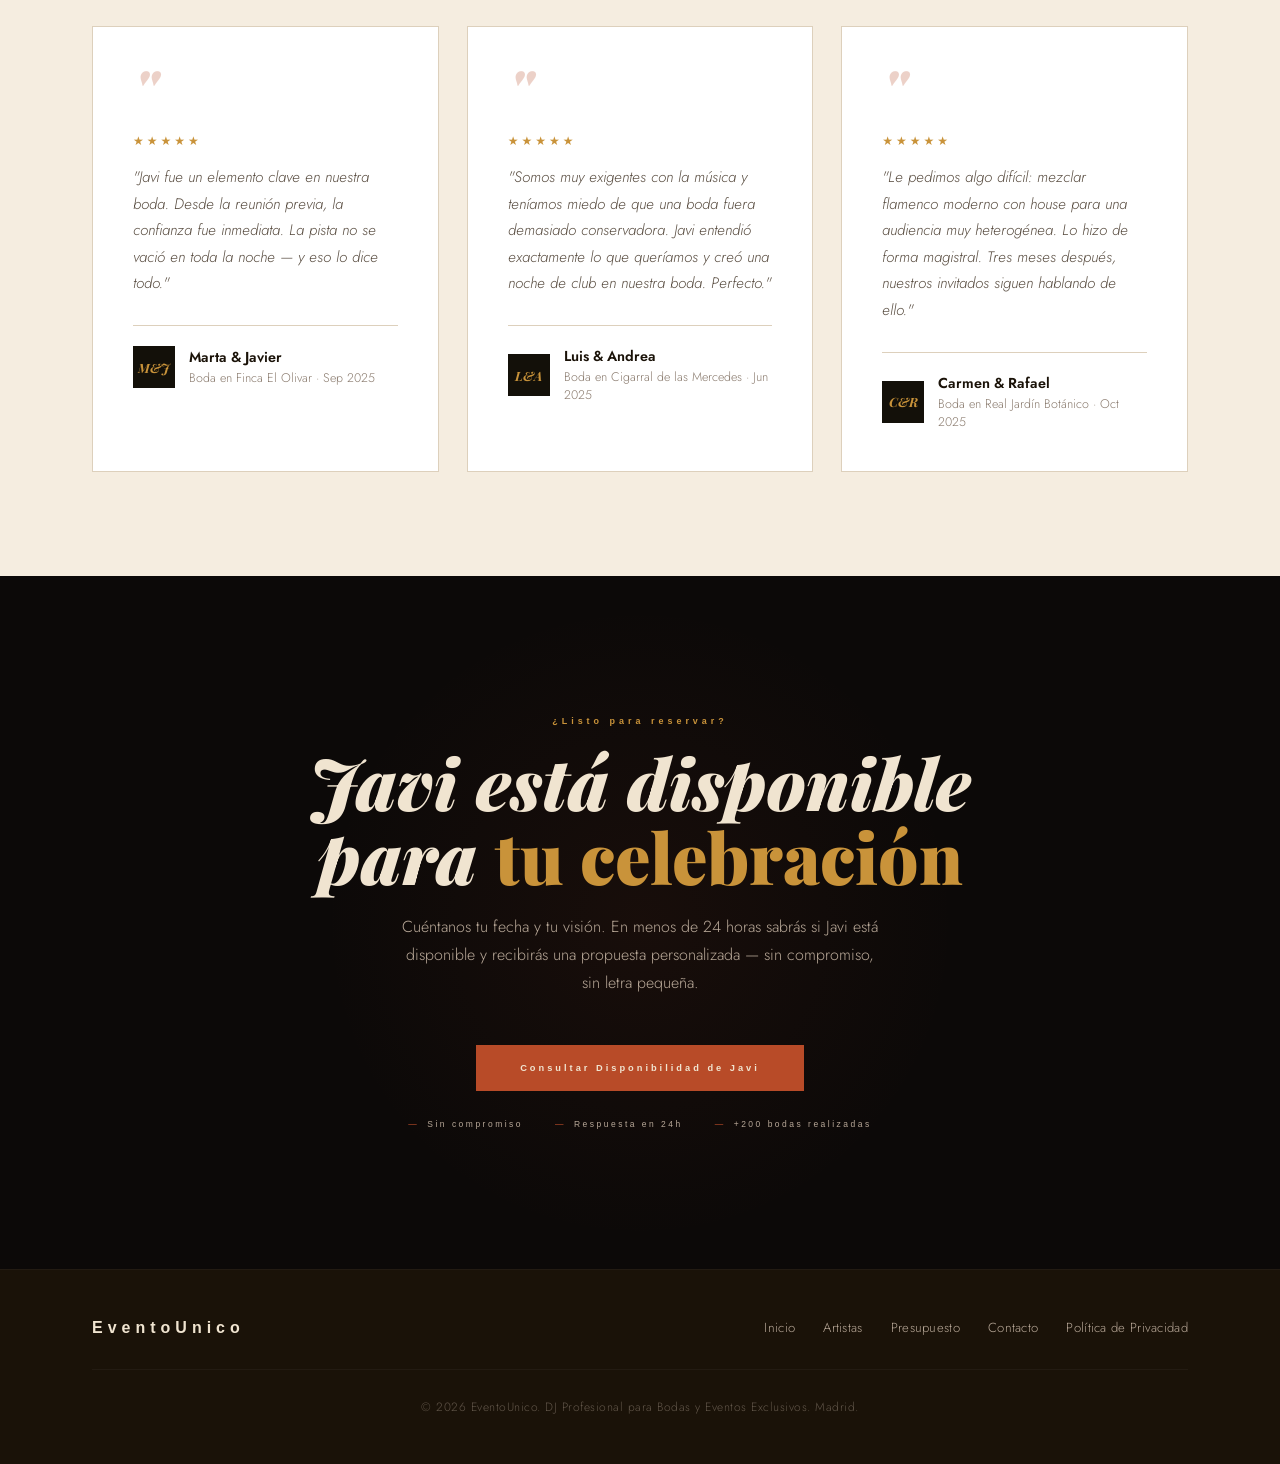
==== commit ebff5a2b: "badget javi" ====
--- a/javi/index.html
+++ b/javi/index.html
@@ -242,18 +242,28 @@
       z-index: 4;
     }
 
-    .artist-img-badge-label {
-      font-family: var(--label);
-      font-size: 0.46rem;
-      letter-spacing: 2.5px;
+    .artist-img-badge-name {
+      font-family: var(--serif2);
+      font-size: 1.1rem;
+      font-weight: 700;
+      font-style: italic;
+      color: var(--ivory);
+      margin-bottom: 6px;
+      line-height: 1;
+    }
+
+    .artist-img-badge-stats {
+      font-family: var(--label);
+      font-size: 0.44rem;
+      letter-spacing: 2px;
       color: var(--gold);
-      margin-bottom: 4px;
-    }
-
-    .artist-img-badge-venues {
-      font-size: 0.78rem;
-      font-weight: 300;
-      color: var(--ivory-muted);
+      display: flex;
+      align-items: center;
+      gap: 6px;
+    }
+
+    .artist-img-badge-sep {
+      color: var(--dark-border);
     }
 
     /* ── BIO ── */
@@ -763,8 +773,12 @@
           <div class="artist-img-corner bl"></div>
           <div class="artist-img-corner br"></div>
           <div class="artist-img-badge">
-            <div class="artist-img-badge-label">Residente en</div>
-            <div class="artist-img-badge-venues">Pacha · Kapital · Teatro Barceló</div>
+            <div class="artist-img-badge-name">Javier Vilariño</div>
+            <div class="artist-img-badge-stats">
+              <span>+18 años como DJ</span>
+              <span class="artist-img-badge-sep">·</span>
+              <span>+200 bodas</span>
+            </div>
           </div>
         </div>
       </div>
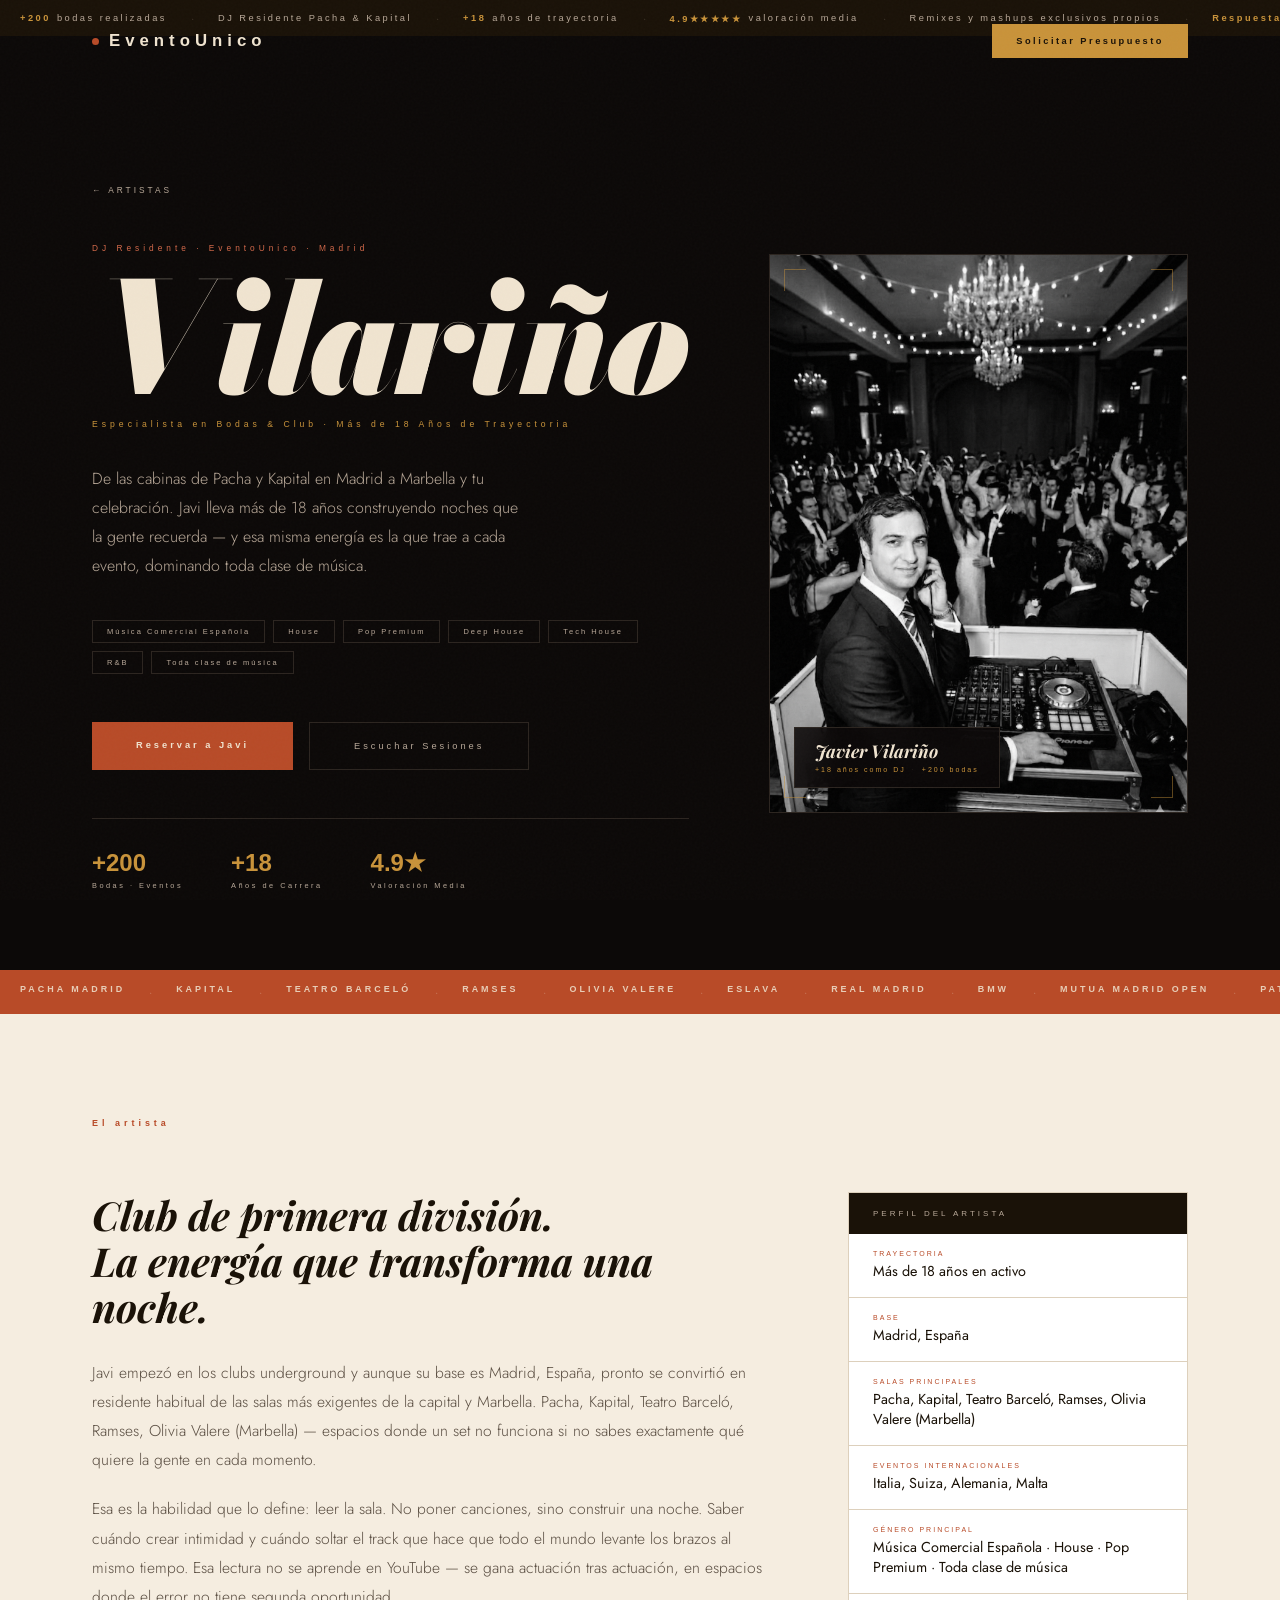
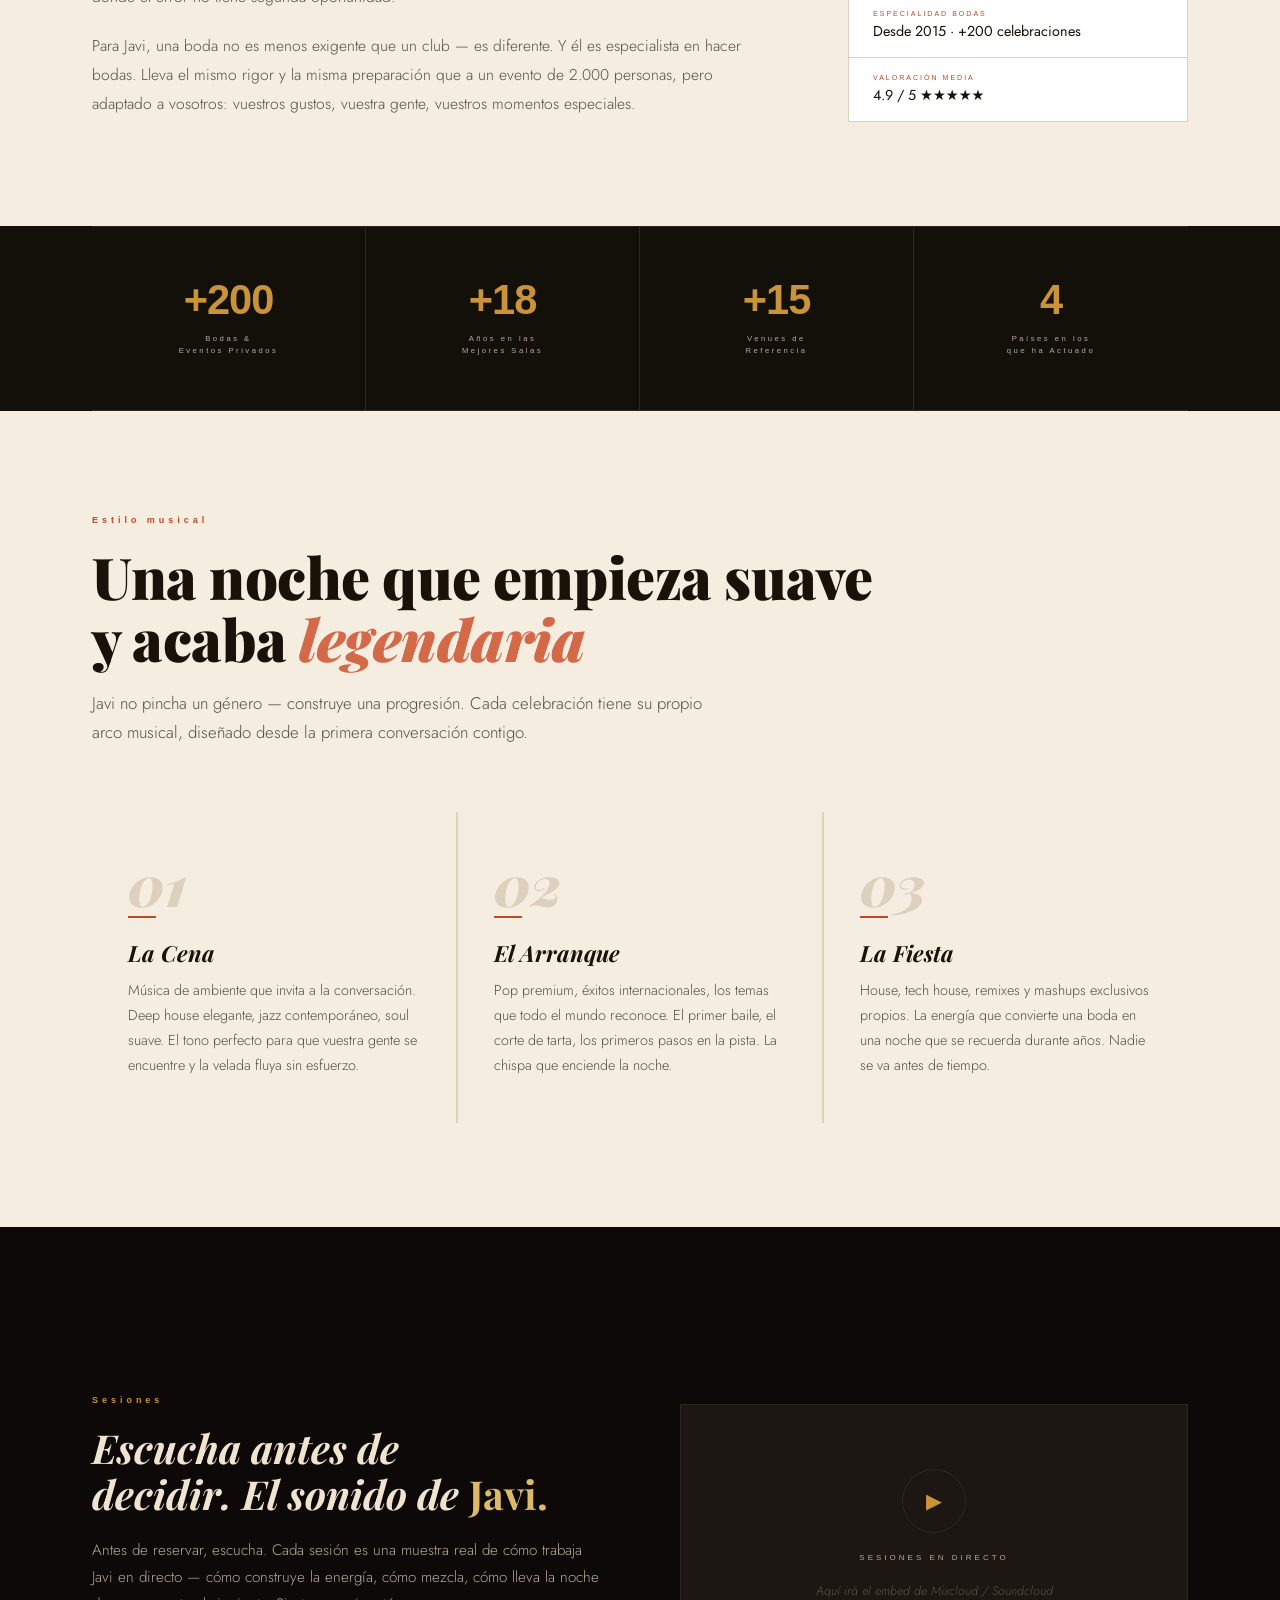
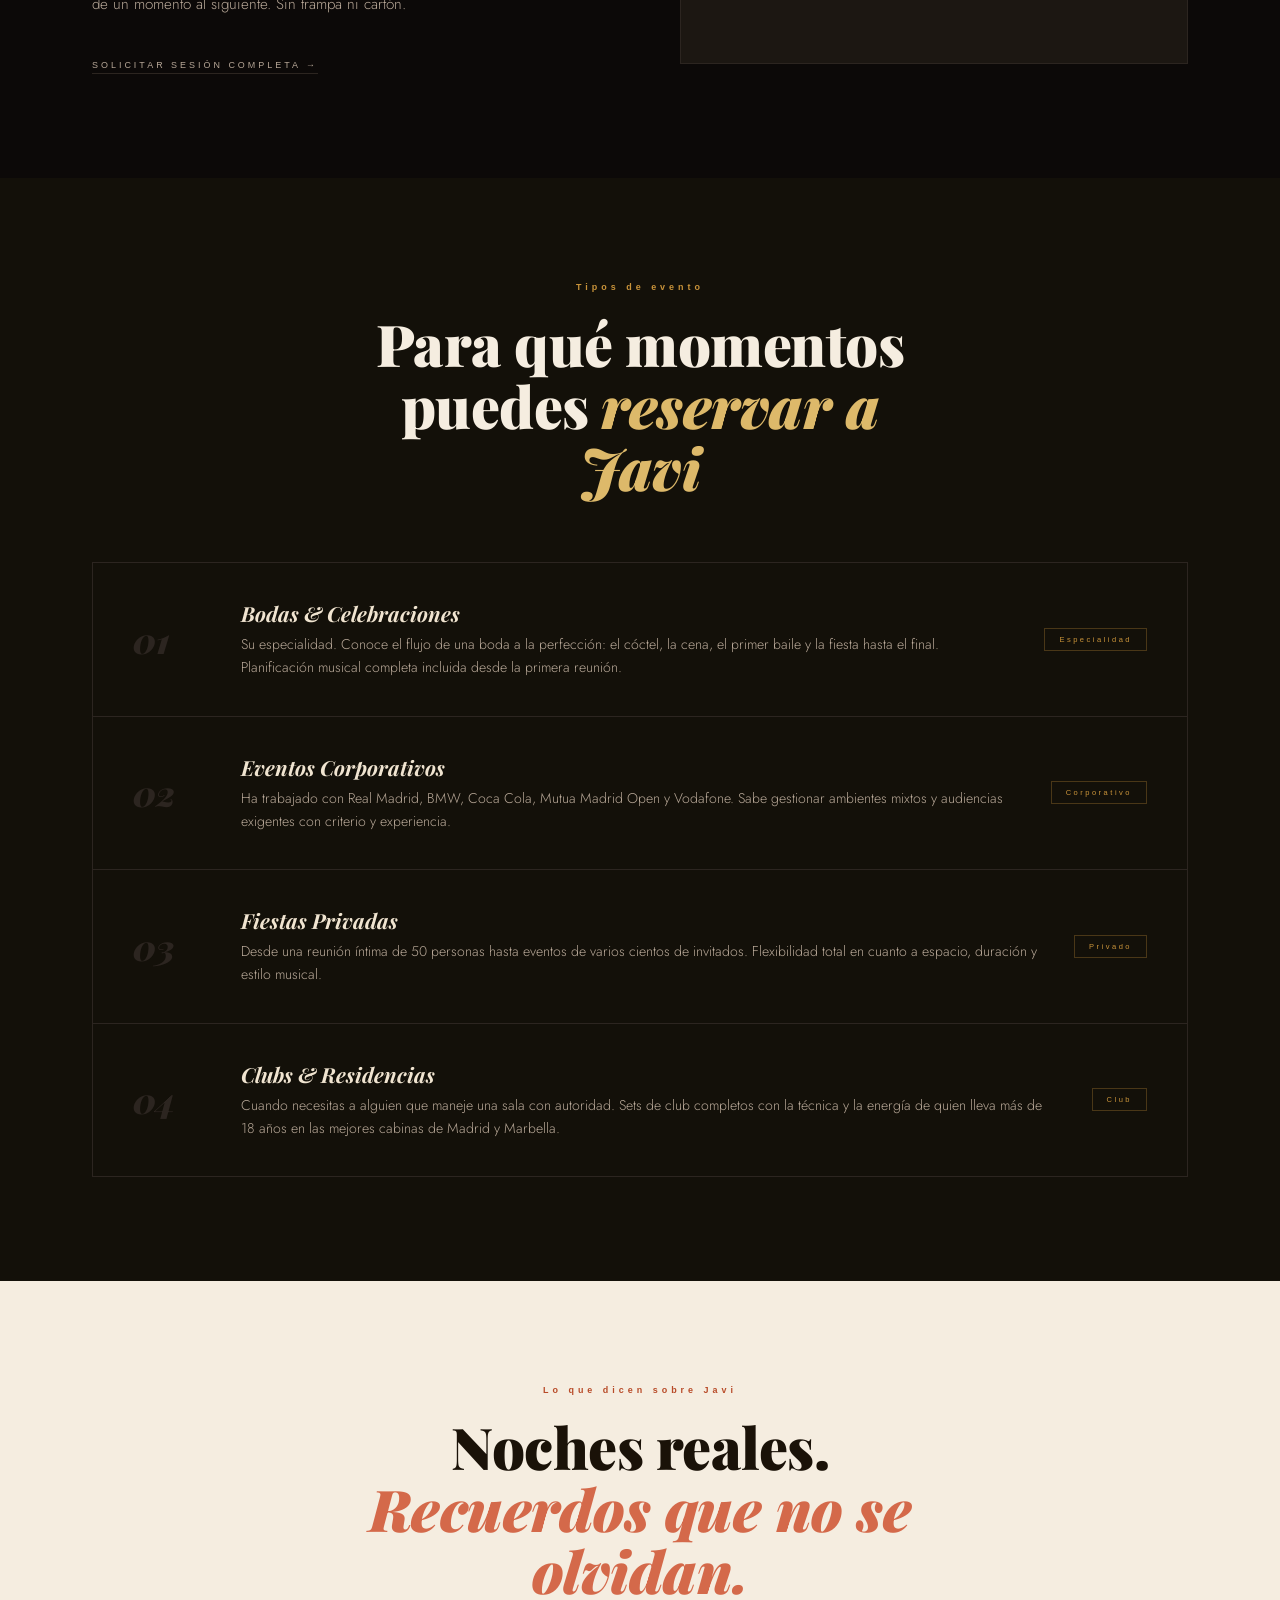
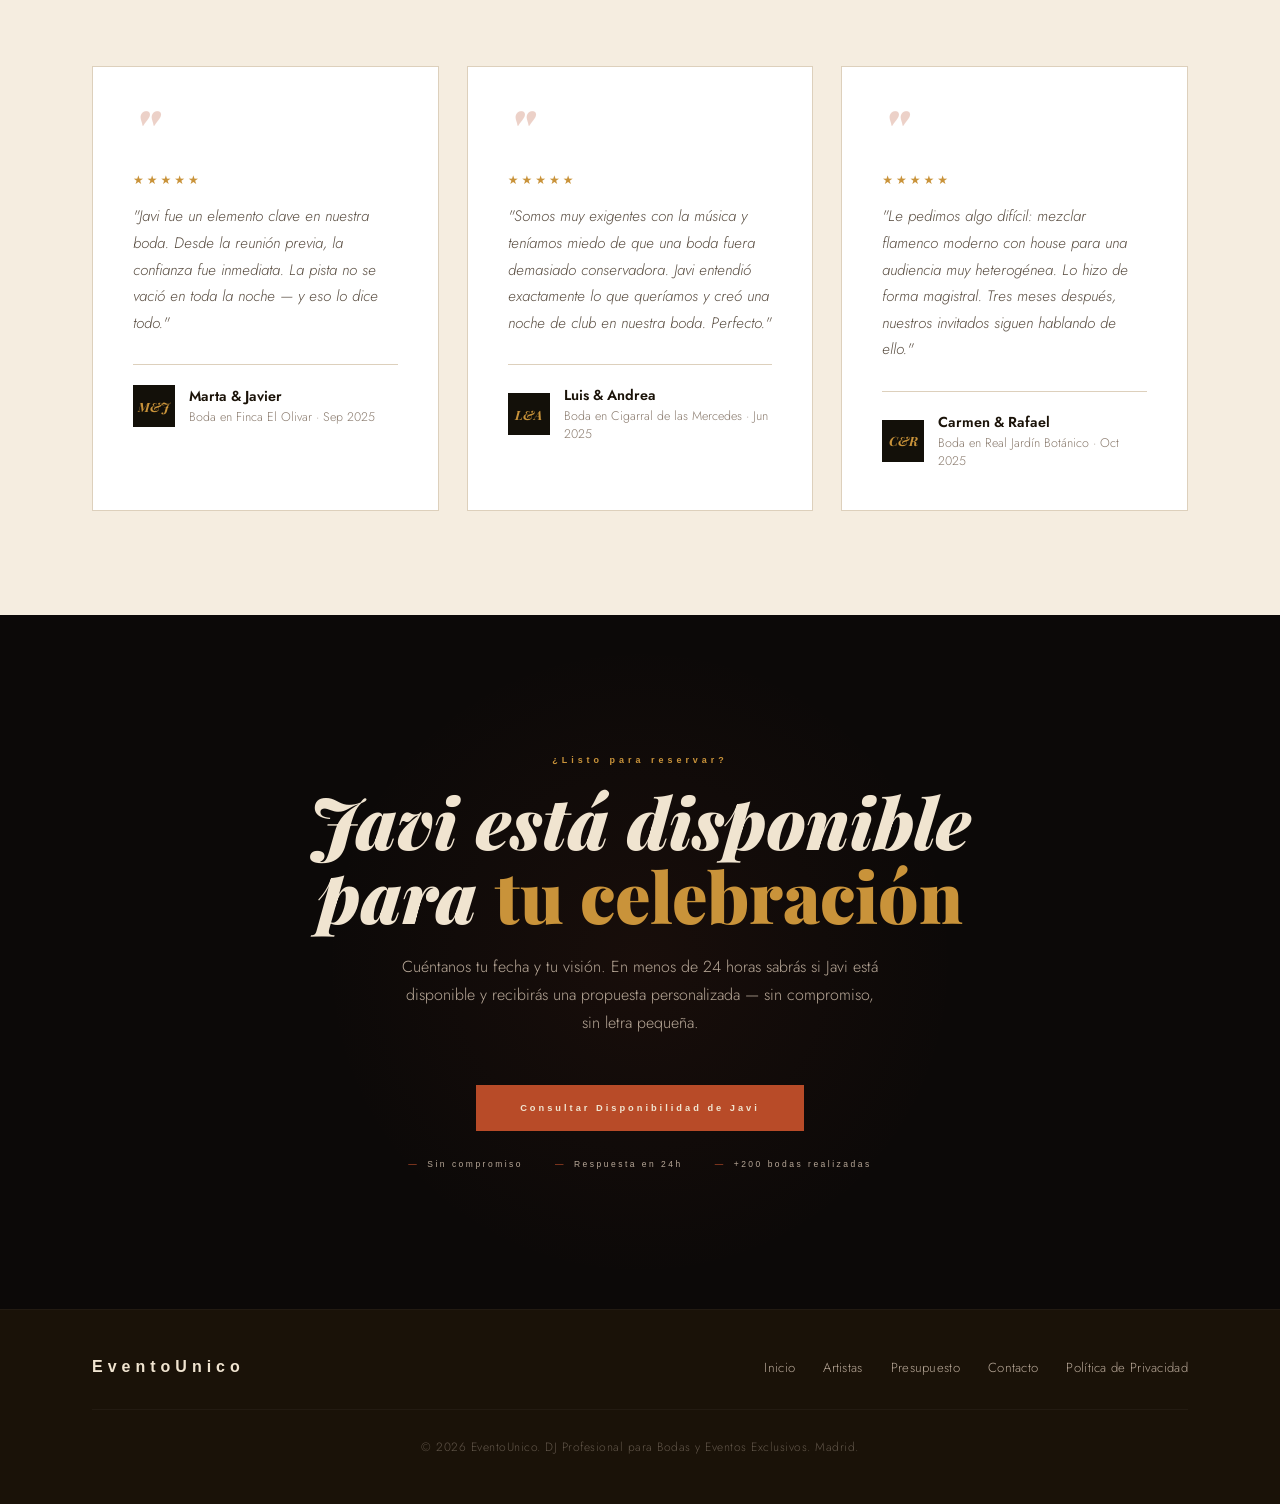
==== commit f88c1c21: "copy javi" ====
--- a/javi/index.html
+++ b/javi/index.html
@@ -732,16 +732,17 @@
         <a href="/" class="artist-hero-back">← ARTISTAS</a>
         <span class="artist-hero-eyebrow">DJ Residente · EventoUnico · Madrid</span>
         <h1 class="artist-hero-name">Vilariño</h1>
-        <div class="artist-hero-title">DJ & Productor · 12 Años de Trayectoria</div>
-        <p class="artist-hero-desc">De las cabinas de Pacha y Kapital a tu celebración. Javi lleva más de una década
-          construyendo noches que la gente recuerda — y esa misma energía es la que trae a cada evento.</p>
+        <div class="artist-hero-title">Especialista en Bodas & Club · Más de 18 Años de Trayectoria</div>
+        <p class="artist-hero-desc">De las cabinas de Pacha y Kapital en Madrid a Marbella y tu celebración. Javi lleva más de 18 años
+          construyendo noches que la gente recuerda — y esa misma energía es la que trae a cada evento, dominando toda clase de música.</p>
         <div class="artist-hero-tags">
+          <span class="artist-tag">Música Comercial Española</span>
           <span class="artist-tag">House</span>
+          <span class="artist-tag">Pop Premium</span>
           <span class="artist-tag">Deep House</span>
           <span class="artist-tag">Tech House</span>
-          <span class="artist-tag">Pop Premium</span>
           <span class="artist-tag">R&amp;B</span>
-          <span class="artist-tag">Música Española</span>
+          <span class="artist-tag">Toda clase de música</span>
         </div>
         <div class="artist-hero-btns">
           <a href="#contacto" class="btn-terra">Reservar a Javi</a>
@@ -753,7 +754,7 @@
             <div class="artist-hero-stat-label">Bodas · Eventos</div>
           </div>
           <div>
-            <div class="artist-hero-stat-num">12</div>
+            <div class="artist-hero-stat-num">+18</div>
             <div class="artist-hero-stat-label">Años de Carrera</div>
           </div>
           <div>
@@ -800,22 +801,21 @@
       <div class="bio-grid">
         <div class="bio-text reveal">
           <h3>Club de primera división.<br>La energía que transforma una noche.</h3>
-          <p>Javi empezó en los clubs underground de Madrid con 19 años, y en menos de una década se convirtió en
-            residente habitual de las salas más exigentes de la capital. Pacha, Kapital, Teatro Barceló, Ramses, Olivia
-            Valere — espacios donde un set no funciona si no sabes exactamente qué quiere la gente en cada momento.</p>
+          <p>Javi empezó en los clubs underground y aunque su base es Madrid, España, pronto se convirtió en
+            residente habitual de las salas más exigentes de la capital y Marbella. Pacha, Kapital, Teatro Barceló, Ramses, Olivia
+            Valere (Marbella) — espacios donde un set no funciona si no sabes exactamente qué quiere la gente en cada momento.</p>
           <p>Esa es la habilidad que lo define: leer la sala. No poner canciones, sino construir una noche. Saber cuándo
             crear intimidad y cuándo soltar el track que hace que todo el mundo levante los brazos al mismo tiempo. Esa
             lectura no se aprende en YouTube — se gana actuación tras actuación, en espacios donde el error no tiene
             segunda oportunidad.</p>
-          <p>Para Javi, una boda no es menos exigente que un club — es diferente. Y esa diferencia la conoce a la
-            perfección. Lleva el mismo rigor y la misma preparación que a un evento de 2.000 personas, pero adaptado a
+          <p>Para Javi, una boda no es menos exigente que un club — es diferente. Y él es especialista en hacer bodas. Lleva el mismo rigor y la misma preparación que a un evento de 2.000 personas, pero adaptado a
             vosotros: vuestros gustos, vuestra gente, vuestros momentos especiales.</p>
         </div>
         <div class="bio-facts reveal">
           <div class="bio-fact-header">PERFIL DEL ARTISTA</div>
           <div class="bio-fact-item">
             <div class="bio-fact-label">TRAYECTORIA</div>
-            <div class="bio-fact-value">12 años en activo</div>
+            <div class="bio-fact-value">Más de 18 años en activo</div>
           </div>
           <div class="bio-fact-item">
             <div class="bio-fact-label">BASE</div>
@@ -823,7 +823,7 @@
           </div>
           <div class="bio-fact-item">
             <div class="bio-fact-label">SALAS PRINCIPALES</div>
-            <div class="bio-fact-value">Pacha, Kapital, Teatro Barceló, Ramses</div>
+            <div class="bio-fact-value">Pacha, Kapital, Teatro Barceló, Ramses, Olivia Valere (Marbella)</div>
           </div>
           <div class="bio-fact-item">
             <div class="bio-fact-label">EVENTOS INTERNACIONALES</div>
@@ -831,7 +831,7 @@
           </div>
           <div class="bio-fact-item">
             <div class="bio-fact-label">GÉNERO PRINCIPAL</div>
-            <div class="bio-fact-value">House · Deep House · Tech House</div>
+            <div class="bio-fact-value">Música Comercial Española · House · Pop Premium · Toda clase de música</div>
           </div>
           <div class="bio-fact-item">
             <div class="bio-fact-label">ESPECIALIDAD BODAS</div>
@@ -855,7 +855,7 @@
           <div class="stat-block-label">Bodas &<br>Eventos Privados</div>
         </div>
         <div class="stat-block reveal">
-          <div class="stat-block-num">12</div>
+          <div class="stat-block-num">+18</div>
           <div class="stat-block-label">Años en las<br>Mejores Salas</div>
         </div>
         <div class="stat-block reveal">
@@ -957,7 +957,7 @@
         <div class="event-item">
           <div class="event-num">03</div>
           <div class="event-info">
-            <h3>Fiestas Privadas &amp; Cumpleaños</h3>
+            <h3>Fiestas Privadas</h3>
             <p>Desde una reunión íntima de 50 personas hasta eventos de varios cientos de invitados. Flexibilidad total
               en cuanto a espacio, duración y estilo musical.</p>
           </div>
@@ -968,7 +968,7 @@
           <div class="event-info">
             <h3>Clubs &amp; Residencias</h3>
             <p>Cuando necesitas a alguien que maneje una sala con autoridad. Sets de club completos con la técnica y la
-              energía de quien lleva más de una década en las mejores cabinas de Madrid.</p>
+              energía de quien lleva más de 18 años en las mejores cabinas de Madrid y Marbella.</p>
           </div>
           <div class="event-badge">Club</div>
         </div>
@@ -1078,7 +1078,7 @@
       var items = [
         ['+200', ' bodas realizadas'],
         ['DJ Residente Pacha & Kapital', ''],
-        ['12', ' años de trayectoria'],
+        ['+18', ' años de trayectoria'],
         ['4.9★★★★★', ' valoración media'],
         ['Remixes y mashups exclusivos propios', ''],
         ['Respuesta en menos de ', '24h'],
